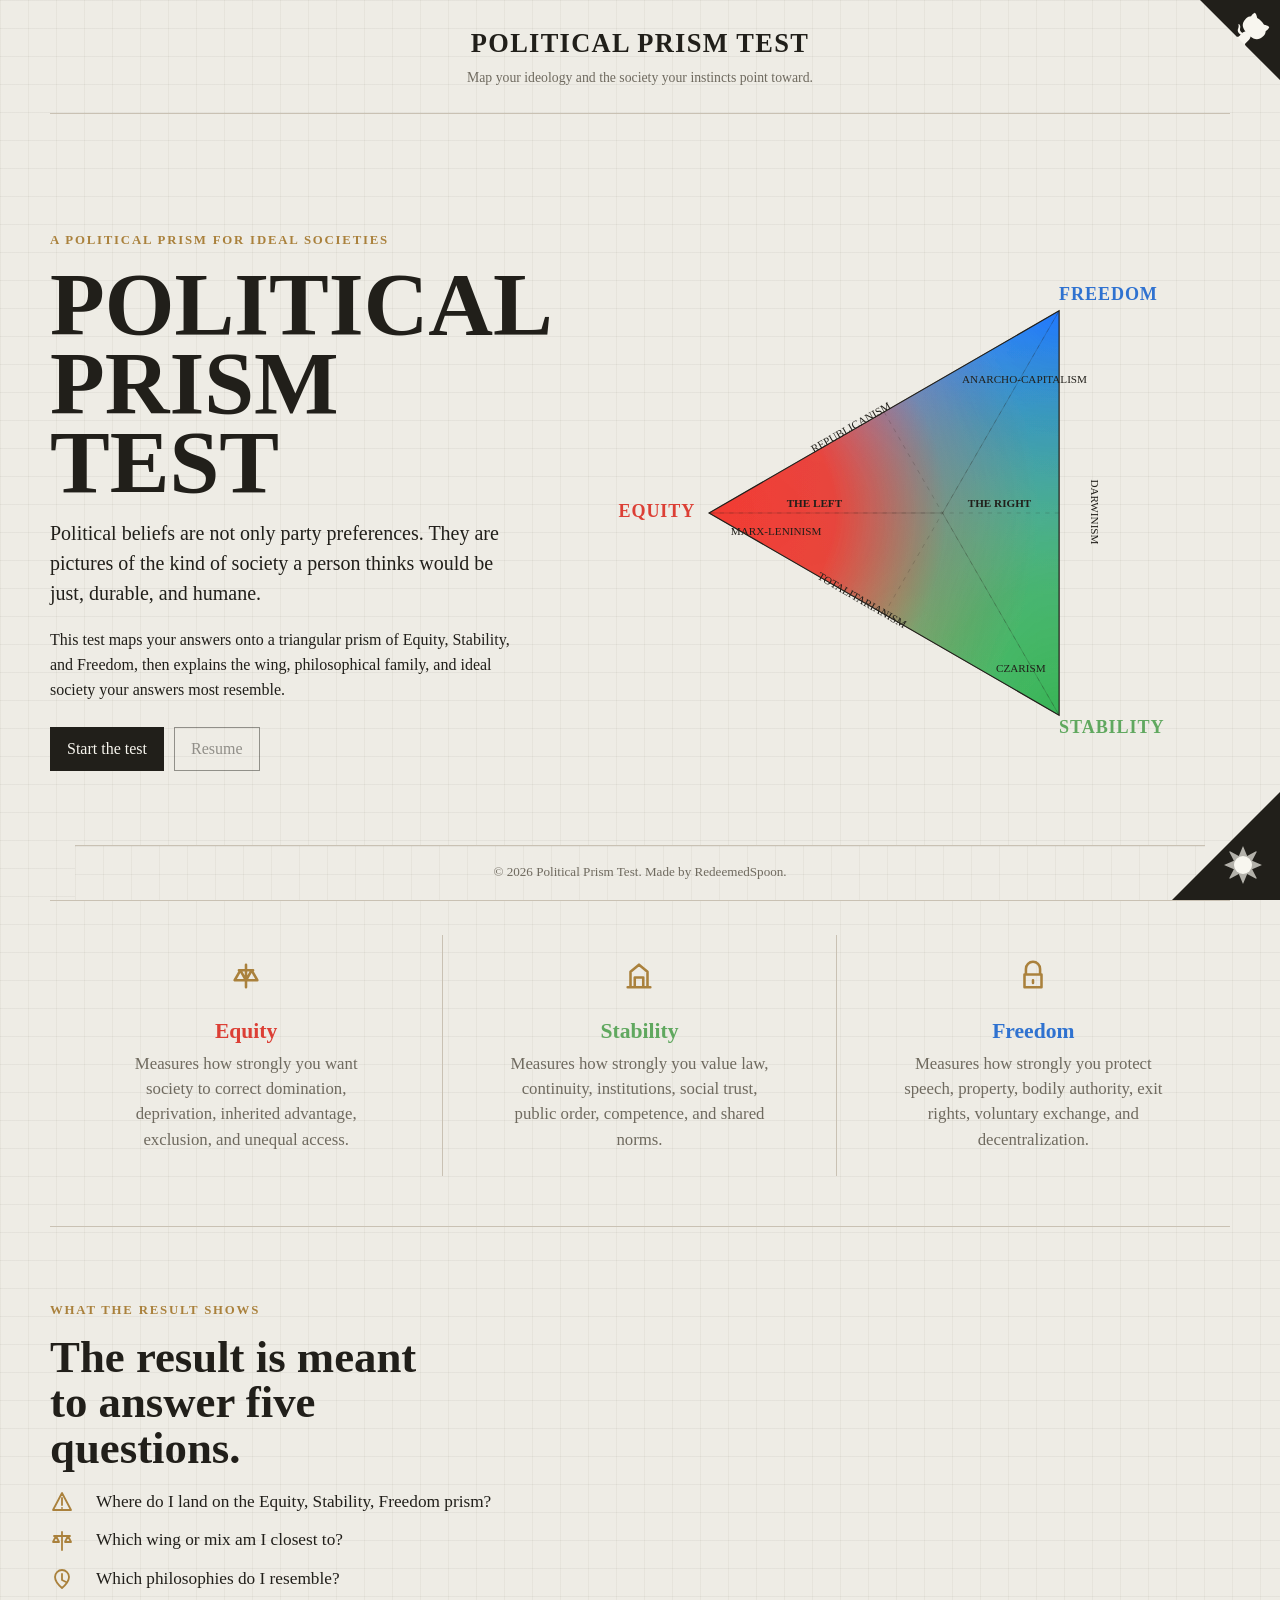
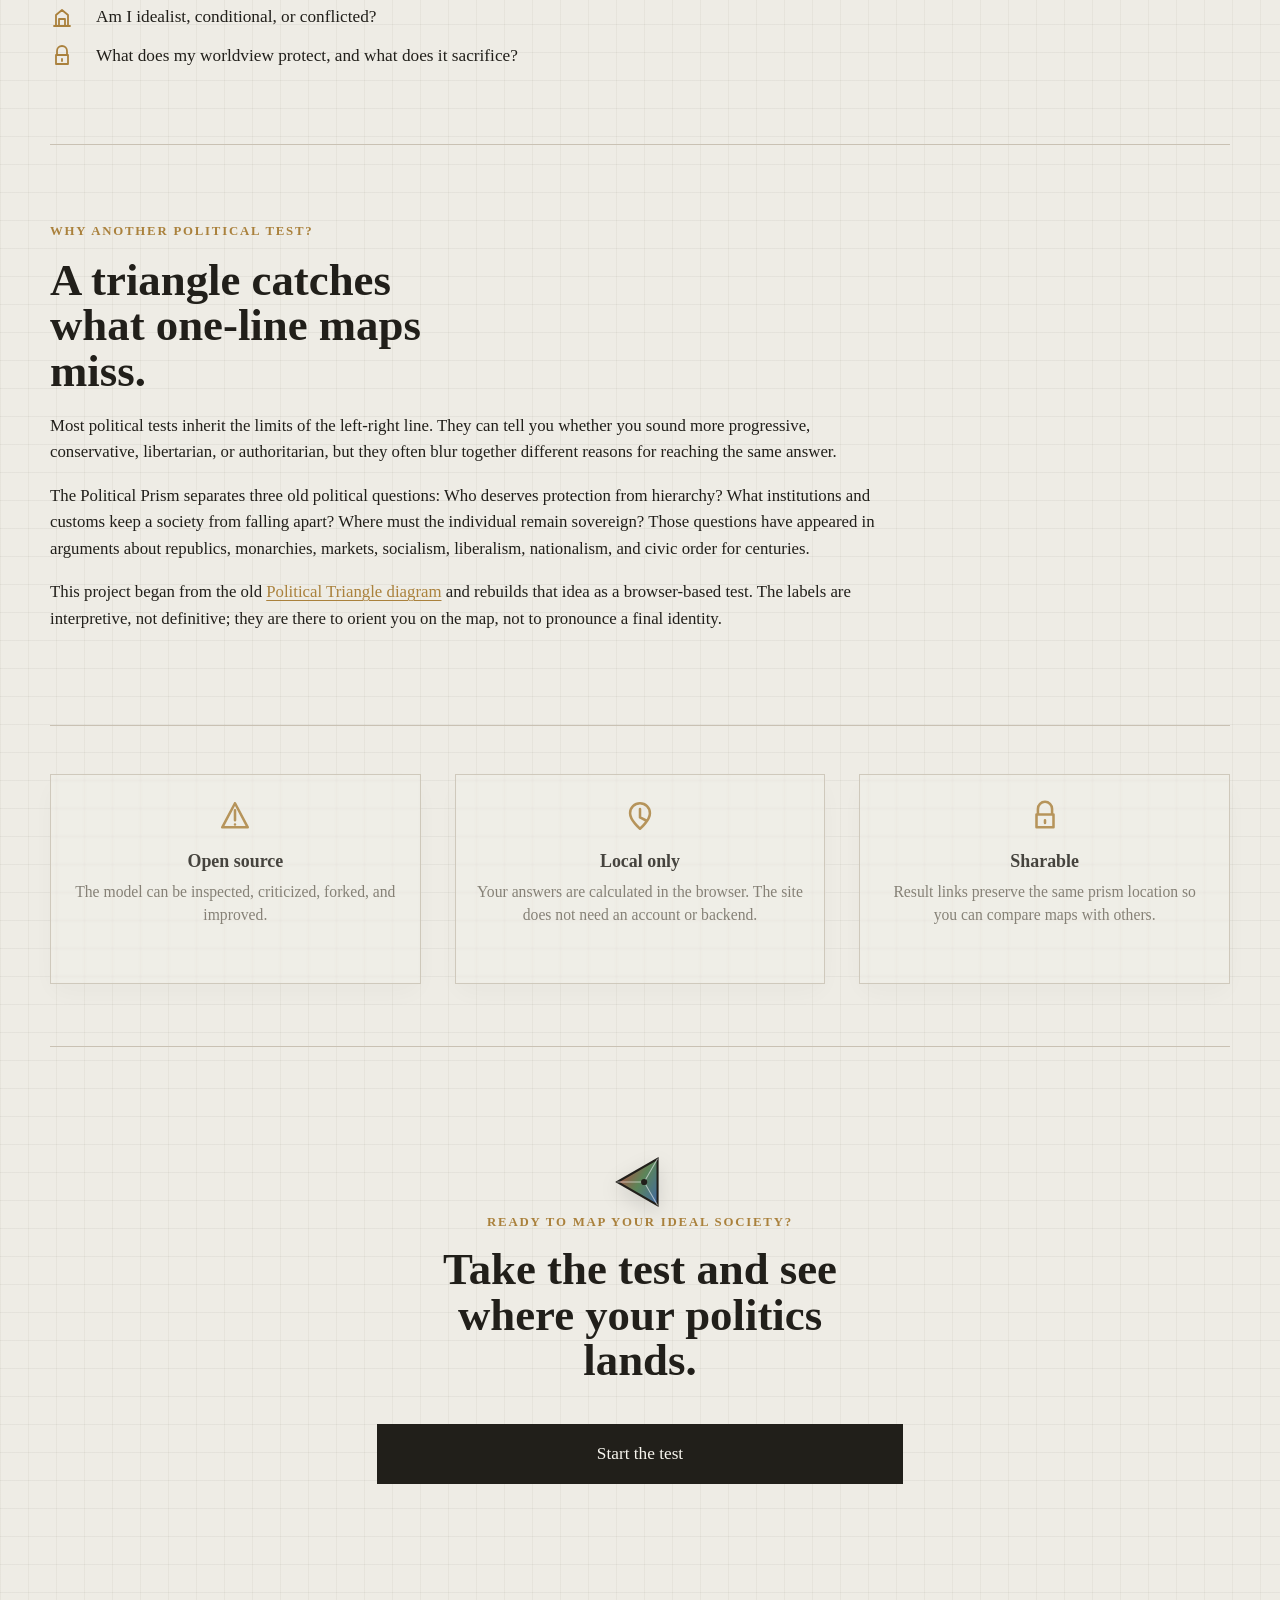
==== site/index.html @ 5d38176f "Original Site + Questions" ====
<!doctype html>
<html lang="en">
  <head>
    <meta charset="utf-8">
    <meta name="viewport" content="width=device-width, initial-scale=1">
    <meta name="description" content="Political Prism Test: map your ideology across Equity, Stability, and Freedom.">
    <title>Political Prism Test</title>
    <link rel="stylesheet" href="styles.css">
  </head>
  <body>
    <main id="app" class="app" aria-live="polite"></main>
    <template id="prism-template">
      <svg class="prism" viewBox="-100 20 1200 960" role="img" aria-label="Political prism triangle showing Equity, Stability, and Freedom">
        <defs>
          <clipPath id="prism-clip"><polygon points="120,520 778,140 778,900"></polygon></clipPath>
          <radialGradient id="equity-glow" cx="120" cy="520" r="620" gradientUnits="userSpaceOnUse">
            <stop offset="0%" stop-color="#f13b32"></stop>
            <stop offset="38%" stop-color="#f13b32" stop-opacity=".92"></stop>
            <stop offset="72%" stop-color="#f13b32" stop-opacity=".2"></stop>
            <stop offset="100%" stop-color="#f13b32" stop-opacity="0"></stop>
          </radialGradient>
          <radialGradient id="freedom-glow" cx="778" cy="140" r="760" gradientUnits="userSpaceOnUse">
            <stop offset="0%" stop-color="#1f78ff"></stop>
            <stop offset="32%" stop-color="#1f78ff" stop-opacity=".82"></stop>
            <stop offset="74%" stop-color="#1f78ff" stop-opacity=".38"></stop>
            <stop offset="100%" stop-color="#1f78ff" stop-opacity="0"></stop>
          </radialGradient>
          <radialGradient id="stability-glow" cx="778" cy="900" r="760" gradientUnits="userSpaceOnUse">
            <stop offset="0%" stop-color="#38b457"></stop>
            <stop offset="32%" stop-color="#38b457" stop-opacity=".82"></stop>
            <stop offset="74%" stop-color="#38b457" stop-opacity=".38"></stop>
            <stop offset="100%" stop-color="#38b457" stop-opacity="0"></stop>
          </radialGradient>
          <filter id="soft-shadow" x="-10%" y="-10%" width="120%" height="120%">
            <feDropShadow dx="0" dy="18" stdDeviation="18" flood-color="#10100e" flood-opacity=".13"></feDropShadow>
          </filter>
        </defs>

        <polygon class="outer-zone" points="120,520 778,140 778,900"></polygon>
        <g clip-path="url(#prism-clip)" filter="url(#soft-shadow)">
          <rect class="tri-base" x="70" y="90" width="760" height="860"></rect>
          <rect x="70" y="90" width="760" height="860" fill="url(#freedom-glow)"></rect>
          <rect x="70" y="90" width="760" height="860" fill="url(#stability-glow)"></rect>
          <rect x="70" y="90" width="760" height="860" fill="url(#equity-glow)"></rect>
        </g>
        <polygon class="main-triangle" points="120,520 778,140 778,900"></polygon>
        <line class="axis-line" x1="559" y1="520" x2="120" y2="520"></line>
        <line class="axis-line" x1="559" y1="520" x2="778" y2="140"></line>
        <line class="axis-line" x1="559" y1="520" x2="778" y2="900"></line>
        <line class="mix-line" x1="449" y1="330" x2="778" y2="900"></line>
        <line class="mix-line" x1="449" y1="710" x2="778" y2="140"></line>
        <line class="mix-line" x1="778" y1="520" x2="120" y2="520"></line>

        <text class="pole-label pole-equity" x="94" y="528" text-anchor="end">EQUITY</text>
        <text class="pole-label pole-freedom" x="778" y="120" text-anchor="start">FREEDOM</text>
        <text class="pole-label pole-stability" x="778" y="934" text-anchor="start">STABILITY</text>

        <text class="map-label strong" x="318" y="508" text-anchor="middle">THE LEFT</text>
        <text class="map-label strong" x="666" y="508" text-anchor="middle">THE RIGHT</text>
        <text class="map-label" x="390" y="365" transform="rotate(-30 390 365)" text-anchor="middle">REPUBLICANISM</text>
        <text class="map-label" x="404" y="690" transform="rotate(30 404 690)" text-anchor="middle">TOTALITARIANISM</text>
        <text class="map-label" x="838" y="518" transform="rotate(90 838 518)" text-anchor="middle">DARWINISM</text>
        <text class="map-label" x="713" y="275" text-anchor="middle">ANARCHO-CAPITALISM</text>
        <text class="map-label" x="706" y="818" text-anchor="middle">CZARISM</text>
        <text class="map-label" x="246" y="562" text-anchor="middle">MARX-LENINISM</text>

        <g class="result-point" hidden>
          <line class="point-guide" x1="0" y1="0" x2="0" y2="0"></line>
          <circle class="point-ring" cx="0" cy="0" r="25"></circle>
          <circle class="point-dot" cx="0" cy="0" r="10"></circle>
          <text class="point-label" x="0" y="-38" text-anchor="middle">your result</text>
        </g>

      </svg>
    </template>
    <script src="app.js"></script>
  </body>
</html>
---- site/styles.css ----
:root {
  --bg: #eeece5;
  --paper: #f8f6ef;
  --ink: #211f1a;
  --muted: #6f6a5f;
  --line: #c9c1b3;
  --line-dark: #827a6d;
  --equity: #dc3f35;
  --stability: #60a85f;
  --freedom: #2f72d0;
  --gold: #aa813c;
  --field: rgba(248, 246, 239, .72);
  --shadow: 0 18px 52px rgba(31, 28, 21, .11);
  color-scheme: light;
  font-family: Georgia, "Times New Roman", serif;
}

:root[data-theme="dark"] {
  --bg: #171612;
  --paper: #232119;
  --ink: #eee8d8;
  --muted: #b5aa96;
  --line: #484132;
  --line-dark: #877b64;
  --equity: #f05d55;
  --stability: #82c77c;
  --freedom: #6ea8ff;
  --gold: #d2a54f;
  --field: rgba(35, 33, 25, .72);
  --shadow: 0 18px 52px rgba(0, 0, 0, .32);
  color-scheme: dark;
}

* {
  box-sizing: border-box;
}

body {
  margin: 0;
  min-height: 100vh;
  background:
    linear-gradient(rgba(80, 70, 52, .06) 1px, transparent 1px),
    linear-gradient(90deg, rgba(80, 70, 52, .05) 1px, transparent 1px),
    var(--bg);
  background-size: 28px 28px;
  color: var(--ink);
  transition: background-color .25s ease, color .25s ease;
}

body {
  display: flex;
  flex-direction: column;
  padding-bottom: 78px;
}

button,
input {
  font: inherit;
}

button {
  cursor: pointer;
}

.app {
  flex: 1;
  width: min(1180px, calc(100% - 28px));
  margin: 0 auto;
  padding: 22px 0 28px;
}

.topline {
  position: relative;
  display: flex;
  justify-content: center;
  min-height: 92px;
  padding: 8px 92px 18px;
  border-bottom: 1px solid var(--line);
}

.brand {
  display: grid;
  justify-items: center;
  gap: 6px;
  text-align: center;
}

.site-logo {
  width: 44px;
  height: 44px;
  margin-bottom: 2px;
  color: var(--ink);
  filter: drop-shadow(0 7px 10px rgba(0, 0, 0, .12));
  transition: transform .25s ease;
}

.brand strong {
  font-size: clamp(1.05rem, 2.2vw, 1.65rem);
  letter-spacing: .05em;
  line-height: 1;
  text-transform: uppercase;
}

.brand span,
.small-note {
  color: var(--muted);
  font-size: .86rem;
  line-height: 1.35;
}

.back-chip {
  position: absolute;
  left: 0;
  top: 20px;
  border: 1px solid var(--line-dark);
  background: transparent;
  color: var(--ink);
  min-height: 38px;
  padding: 8px 13px;
  text-decoration: none;
  transition: color .18s ease, background .18s ease, transform .18s ease;
}

.back-chip:hover,
.back-chip:focus-visible {
  background: var(--ink);
  color: var(--paper);
  transform: translateX(-2px);
}

.github-corner,
.theme-corner {
  position: fixed;
  z-index: 20;
}

.github-corner {
  top: 0;
  right: 0;
  color: var(--paper);
}

.github-corner svg {
  fill: var(--ink);
  color: var(--paper);
  position: absolute;
  top: 0;
  right: 0;
  border: 0;
  display: block;
}

.octo-arm {
  transform-origin: 130px 106px;
}

.github-corner:hover .octo-arm {
  animation: octocat-wave 560ms ease-in-out;
}

@keyframes octocat-wave {
  0%, 100% { transform: rotate(0); }
  20%, 60% { transform: rotate(-25deg); }
  40%, 80% { transform: rotate(10deg); }
}

.theme-corner {
  right: 0;
  bottom: 0;
  width: 108px;
  height: 108px;
  border: 0;
  padding: 0;
  background: var(--ink);
  clip-path: polygon(100% 0, 0 100%, 100% 100%);
  transition: background .22s ease;
}

.theme-icon {
  position: absolute;
  right: 18px;
  bottom: 16px;
  width: 38px;
  height: 38px;
  border-radius: 999px;
  background: var(--paper);
  color: var(--ink);
  transition: transform .24s ease, box-shadow .24s ease;
}

.theme-corner:hover .theme-icon,
.theme-corner:focus-visible .theme-icon {
  transform: translate(2px, -2px) rotate(18deg);
}

.theme-icon::before,
.theme-icon::after,
.theme-icon span::before,
.theme-icon span::after {
  content: "";
  position: absolute;
}

:root[data-theme="light"] .theme-icon {
  background: color-mix(in srgb, var(--paper) 68%, transparent);
  clip-path: polygon(50% 0%, 61% 26%, 88% 12%, 74% 39%, 100% 50%, 74% 61%, 88% 88%, 61% 74%, 50% 100%, 39% 74%, 12% 88%, 26% 61%, 0% 50%, 26% 39%, 12% 12%, 39% 26%);
}

:root[data-theme="light"] .theme-icon::before,
:root[data-theme="light"] .theme-icon::after {
  inset: 10px;
  border-radius: 999px;
  background: var(--paper);
}

:root[data-theme="light"] .theme-icon::after {
  display: none;
}

:root[data-theme="light"] .theme-icon span::before {
  display: none;
}

:root[data-theme="dark"] .theme-icon {
  background: var(--paper);
}

:root[data-theme="dark"] .theme-icon::before {
  width: 25px;
  height: 25px;
  right: -7px;
  top: -5px;
  border-radius: 999px;
  background: var(--ink);
}

:root[data-theme="dark"] .theme-icon::after {
  width: 6px;
  height: 6px;
  left: 9px;
  top: 11px;
  border-radius: 999px;
  background: var(--ink);
  opacity: .42;
  box-shadow: 12px 8px 0 -1px var(--ink), 4px 17px 0 -2px var(--ink);
}

.hero {
  display: grid;
  grid-template-columns: minmax(0, .86fr) minmax(360px, 1.14fr);
  gap: clamp(24px, 5vw, 60px);
  align-items: center;
  min-height: calc(100vh - 114px);
  padding: 26px 0 36px;
}

.eyebrow {
  margin: 0 0 16px;
  color: var(--gold);
  font-size: .8rem;
  font-weight: 700;
  letter-spacing: .14em;
  line-height: 1.25;
  text-transform: uppercase;
}

h1,
h2,
h3,
p {
  margin-top: 0;
}

h1 {
  max-width: 10ch;
  margin-bottom: 18px;
  font-size: clamp(3rem, 7vw, 6.2rem);
  line-height: .88;
  letter-spacing: 0;
  text-transform: uppercase;
}

h2 {
  max-width: 19ch;
  margin-bottom: 18px;
  font-size: clamp(1.75rem, 3.5vw, 3rem);
  line-height: 1.02;
}

h3 {
  margin-bottom: 8px;
  font-size: 1.05rem;
  line-height: 1.2;
}

.lede {
  max-width: 58ch;
  color: var(--ink);
  font-size: clamp(1.05rem, 1.8vw, 1.25rem);
  line-height: 1.48;
}

.plain-copy {
  color: var(--ink);
  font-size: 1rem;
  line-height: 1.56;
}

.button-row {
  display: flex;
  flex-wrap: wrap;
  gap: 10px;
  margin-top: 24px;
}

.btn {
  position: relative;
  overflow: hidden;
  border: 1px solid var(--ink);
  background: var(--ink);
  color: var(--paper);
  min-height: 44px;
  padding: 11px 16px;
  text-decoration: none;
  transition: color .2s ease, background .2s ease, border-color .2s ease, transform .18s ease, box-shadow .18s ease;
}

.btn::before {
  content: "";
  position: absolute;
  inset: 0;
  background: linear-gradient(90deg, var(--equity), var(--stability), var(--freedom));
  opacity: 0;
  transition: opacity .22s ease;
  z-index: -1;
}

.btn:hover,
.btn:focus-visible {
  background: linear-gradient(90deg, var(--equity), var(--stability), var(--freedom));
  transform: translateY(-2px);
  box-shadow: 0 8px 22px rgba(0, 0, 0, .14);
}

.btn:hover::before,
.btn:focus-visible::before {
  opacity: .92;
}

.btn.secondary {
  background: transparent;
  color: var(--ink);
}

.btn.secondary:hover,
.btn.secondary:focus-visible {
  color: var(--paper);
  border-color: transparent;
}

.btn:disabled {
  cursor: not-allowed;
  opacity: .45;
  transform: none;
  box-shadow: none;
}

.btn:disabled:hover,
.btn:disabled:focus-visible {
  background: transparent;
  color: var(--ink);
  transform: translateY(-1px);
  opacity: .58;
  border-color: var(--line-dark);
}

.btn:not(.secondary):disabled:hover,
.btn:not(.secondary):disabled:focus-visible {
  background: var(--ink);
  color: var(--paper);
}

.btn:disabled::before {
  display: none;
}

.axis-rows {
  display: grid;
  grid-template-columns: repeat(3, minmax(0, 1fr));
  padding: 34px 0 50px;
  border-top: 1px solid var(--line);
}

.axis-rows article {
  display: grid;
  justify-items: center;
  gap: 12px;
  align-items: start;
  padding: 24px clamp(16px, 3vw, 34px);
  text-align: center;
  border-right: 1px solid var(--line);
}

.axis-rows article:last-child {
  border-right: 0;
}

.axis-rows b {
  display: block;
  margin-bottom: 7px;
  font-size: 1.35rem;
}

.axis-rows p {
  max-width: 31ch;
  margin: 0;
  color: var(--muted);
  font-size: 1.05rem;
  line-height: 1.5;
}

.explain-section,
.text-section {
  padding: clamp(38px, 7vw, 76px) 0;
  border-top: 1px solid var(--line);
}

.text-section .eyebrow {
  color: var(--gold);
  font-size: .8rem;
  font-weight: 700;
  letter-spacing: .14em;
  text-transform: uppercase;
}

.text-section a {
  color: var(--gold);
  text-underline-offset: 3px;
}

.explain-section h2,
.text-section h2 {
  max-width: 18ch;
}

.question-list {
  display: grid;
  gap: 14px;
  max-width: 820px;
}

.question-list p {
  display: grid;
  grid-template-columns: 34px 1fr;
  gap: 12px;
  align-items: center;
  margin: 0;
  font-size: 1.08rem;
  line-height: 1.42;
}

.question-list .icon {
  width: 24px;
  height: 24px;
  margin: 0;
}

.text-section p {
  max-width: 850px;
  color: var(--ink);
  font-size: 1.05rem;
  line-height: 1.58;
}

.selling-cards {
  display: grid;
  grid-template-columns: repeat(3, minmax(0, 1fr));
  gap: clamp(16px, 3vw, 34px);
  padding: 48px 0 62px;
  border-top: 1px solid var(--line);
}

.selling-cards article {
  min-height: 210px;
  border: 1px solid var(--line);
  background: color-mix(in srgb, var(--paper) 18%, transparent);
  opacity: .82;
  backdrop-filter: blur(1px);
  padding: 24px 20px;
  text-align: center;
  box-shadow: 0 10px 28px rgba(0, 0, 0, .035);
  transition: transform .18s ease, opacity .18s ease, border-color .18s ease;
}

.selling-cards article:hover,
.selling-cards article:focus-within {
  transform: translateY(-3px);
  opacity: .96;
  border-color: color-mix(in srgb, var(--line-dark) 70%, var(--gold));
}

.selling-cards b {
  display: block;
  margin-bottom: 8px;
  font-size: 1.12rem;
}

.icon {
  width: 34px;
  height: 34px;
  margin: 0 auto 14px;
  fill: none;
  stroke: var(--gold);
  stroke-width: 1.8;
  stroke-linecap: round;
  stroke-linejoin: round;
}

.selling-cards p {
  margin: 0;
  color: var(--muted);
  font-size: .98rem;
  line-height: 1.48;
}

.final-cta {
  display: grid;
  justify-items: center;
  text-align: center;
  padding: clamp(56px, 9vw, 104px) clamp(18px, 5vw, 64px) 24px;
  border-top: 1px solid var(--line);
}

.final-cta .site-logo {
  width: 62px;
  height: 62px;
}

.final-cta h2 {
  max-width: 18ch;
}

.final-cta .btn {
  min-height: 58px;
  width: 50%;
  max-width: 560px;
  min-width: 280px;
  margin-top: 22px;
  padding: 18px 32px;
  font-size: 1.08rem;
  border-width: 2px;
}

.final-cta .btn:hover,
.final-cta .btn:focus-visible {
  letter-spacing: .03em;
  transform: translateY(-4px);
  box-shadow: 0 16px 36px rgba(0, 0, 0, .2);
}

.prism-wrap {
  position: relative;
}

.prism {
  display: block;
  width: 100%;
  height: auto;
  max-height: 78vh;
}

.outer-zone {
  fill: var(--field);
  stroke: var(--line-dark);
  stroke-width: 1.2;
}

.main-triangle {
  fill: none;
  stroke: var(--ink);
  stroke-width: 2.2;
}

.tri-base {
  fill: rgba(246, 240, 218, .18);
}

.center-cluster {
  fill: none;
  stroke: rgba(250, 247, 238, .82);
  stroke-width: 3;
  stroke-dasharray: 7 12;
}

.axis-line,
.mix-line {
  stroke: rgba(35, 31, 25, .27);
  stroke-width: 1.3;
}

:root[data-theme="dark"] .axis-line,
:root[data-theme="dark"] .mix-line {
  stroke: rgba(238, 232, 216, .27);
}

.mix-line {
  stroke-dasharray: 8 10;
}

.pole-label {
  font-size: 34px;
  font-weight: 700;
  letter-spacing: .05em;
}

.pole-equity {
  fill: var(--equity);
}

.pole-stability {
  fill: var(--stability);
}

.pole-freedom {
  fill: var(--freedom);
}

.map-label,
.ideology-label,
.edge-caption,
.point-label {
  fill: var(--ink);
  font-size: 21px;
}

.map-label.strong {
  font-weight: 700;
}

.map-label.muted,
.ideology-label.faint {
  fill: var(--muted);
}

.ideology-label {
  font-size: 18px;
  font-style: italic;
}

.ideology-label.bold {
  font-style: normal;
  font-weight: 700;
}

.reference-dot {
  fill: var(--ink);
  stroke: var(--paper);
  stroke-width: 1.5;
}

.edge-caption {
  fill: var(--muted);
  font-size: 17px;
}

.point-guide {
  stroke: var(--ink);
  stroke-width: 1;
  stroke-dasharray: 5 7;
}

.result-point[hidden] {
  display: none;
}

.point-ring {
  fill: var(--paper);
  stroke: var(--ink);
  stroke-width: 4;
}

.point-dot {
  fill: var(--ink);
}

.point-label {
  font-size: 19px;
  font-weight: 700;
  paint-order: stroke;
  stroke: var(--paper);
  stroke-width: 5px;
}

.test-shell {
  max-width: 980px;
  margin: 42px auto;
}

.progress-row {
  display: flex;
  align-items: center;
  justify-content: space-between;
  gap: 14px;
  margin-bottom: 16px;
  color: var(--muted);
}

.progress-bar {
  height: 8px;
  overflow: hidden;
  border: 1px solid var(--line);
  background: var(--field);
}

.progress-fill {
  width: 0;
  height: 100%;
  background: linear-gradient(90deg, var(--equity), var(--stability), var(--freedom));
  transition: width .25s ease;
}

.question-panel {
  margin-top: 18px;
  height: 430px;
  padding: clamp(22px, 4vw, 34px);
  background: var(--field);
  border: 1px solid var(--line);
  box-shadow: var(--shadow);
  animation: question-in .22s ease both;
  display: flex;
  flex-direction: column;
}

.question-text {
  max-width: 100%;
  margin-bottom: 28px;
  font-size: clamp(1.08rem, 1.8vw, 1.42rem);
  line-height: 1.34;
  min-height: 6.8em;
  overflow: auto;
}

.scale {
  display: grid;
  grid-template-columns: repeat(5, 1fr);
  gap: 8px;
}

.choice {
  min-height: 64px;
  padding: 10px 12px;
  border: 1px solid var(--line-dark);
  background: transparent;
  color: var(--ink);
  white-space: nowrap;
  font-size: clamp(.84rem, 1.1vw, 1rem);
  transition: background .2s ease, color .2s ease, transform .18s ease, border-color .2s ease;
}

.choice.selected,
.choice:hover,
.choice:focus-visible {
  background: var(--ink);
  color: var(--paper);
  transform: translateY(-2px);
}

.nav-row {
  display: flex;
  justify-content: space-between;
  gap: 10px;
  margin-top: auto;
  padding-top: 22px;
}

.slide-out-left {
  animation: question-out-left .18s ease both;
}

.slide-out-right {
  animation: question-out-right .18s ease both;
}

@keyframes question-in {
  from { opacity: 0; transform: translateX(18px); }
  to { opacity: 1; transform: translateX(0); }
}

@keyframes question-out-left {
  to { opacity: 0; transform: translateX(-24px); }
}

@keyframes question-out-right {
  to { opacity: 0; transform: translateX(24px); }
}

.results-layout {
  display: grid;
  grid-template-columns: minmax(380px, 1.05fr) minmax(0, .95fr);
  gap: clamp(24px, 5vw, 58px);
  align-items: start;
  padding-top: 26px;
}

.result-summary {
  padding: 18px 0 22px;
  border-bottom: 1px solid var(--line);
}

.result-kicker {
  margin-bottom: 8px;
  color: var(--gold);
  font-size: .85rem;
  font-weight: 700;
  letter-spacing: .12em;
  text-transform: uppercase;
}

.result-title {
  margin: 0;
  max-width: none;
  font-size: clamp(1.8rem, 3.7vw, 3.45rem);
  line-height: .95;
  white-space: nowrap;
  text-transform: uppercase;
}

.weights {
  display: grid;
  gap: 9px;
  margin: 18px 0;
}

.weight {
  display: grid;
  grid-template-columns: 92px 1fr 48px;
  align-items: center;
  gap: 10px;
  font-size: .9rem;
}

.meter {
  height: 10px;
  border: 1px solid var(--line);
  background: var(--field);
}

.meter span {
  display: block;
  width: 0;
  height: 100%;
}

.meter .e {
  background: var(--equity);
}

.meter .s {
  background: var(--stability);
}

.meter .f {
  background: var(--freedom);
}

.result-panels {
  display: grid;
  gap: 0;
  border-top: 1px solid var(--line);
}

.panel {
  padding: 20px 0;
  border-bottom: 1px solid var(--line);
}

.panel:last-child {
  border-bottom: 0;
}

.panel p,
.panel li {
  color: var(--ink);
  font-size: .98rem;
  line-height: 1.5;
}

.panel ul {
  margin: 0;
  padding-left: 18px;
}

.tag-list {
  display: flex;
  flex-wrap: wrap;
  gap: 7px;
}

.tag {
  border: 1px solid var(--line-dark);
  padding: 6px 8px;
  background: transparent;
  font-size: .9rem;
}

.toast {
  min-height: 20px;
  color: var(--stability);
  font-size: .9rem;
}

.site-footer {
  position: fixed;
  left: 50%;
  bottom: 0;
  z-index: 12;
  width: min(1180px, calc(100% - 150px));
  transform: translateX(-50%);
  margin: 0;
  padding: 18px 0 20px;
  border-top: 1px solid var(--line);
  background:
    linear-gradient(rgba(80, 70, 52, .06) 1px, transparent 1px),
    linear-gradient(90deg, rgba(80, 70, 52, .05) 1px, transparent 1px),
    var(--bg);
  background-size: 28px 28px;
  color: var(--muted);
  text-align: center;
  font-size: .82rem;
}

.site-footer p {
  margin: 0;
}

@media (prefers-reduced-motion: reduce) {
  *,
  *::before,
  *::after {
    animation-duration: .01ms !important;
    transition-duration: .01ms !important;
  }
}

@media (max-width: 860px) {
  .hero,
  .results-layout,
  .selling-cards,
  .axis-rows {
    grid-template-columns: 1fr;
  }

  .axis-rows article {
    border-right: 0;
    border-bottom: 1px solid var(--line);
  }

  .hero {
    min-height: auto;
  }

  h1 {
    max-width: 8ch;
  }

  .prism {
    max-height: none;
  }

  .topline {
    padding-left: 72px;
    padding-right: 72px;
  }
}

@media (max-width: 620px) {
  .app {
    width: min(100% - 18px, 1180px);
    padding-top: 12px;
  }

  .topline {
    min-height: 142px;
    padding: 14px 74px 16px;
  }

  .back-chip {
    left: 0;
    top: 92px;
    min-height: 34px;
    padding: 6px 10px;
  }

  .brand strong {
    max-width: 13ch;
    font-size: .98rem;
    line-height: 1.12;
  }

  .brand span {
    max-width: 21ch;
    font-size: .8rem;
  }

  .github-corner,
  .theme-corner {
    width: 76px;
    height: 76px;
  }

  .github-corner:hover .octo-arm {
    animation: none;
  }

  .github-corner .octo-arm {
    animation: octocat-wave 560ms ease-in-out;
  }

  .github-corner svg {
    width: 70px;
    height: 70px;
  }

  .theme-icon {
    right: 16px;
    bottom: 15px;
    width: 26px;
    height: 26px;
  }

  .scale {
    grid-template-columns: 1fr;
  }

  .choice {
    min-height: 50px;
    text-align: left;
    white-space: normal;
  }

  .weight {
    grid-template-columns: 78px 1fr 42px;
  }

  .map-label,
  .ideology-label {
    font-size: 22px;
  }

  .edge-caption {
    display: none;
  }
}
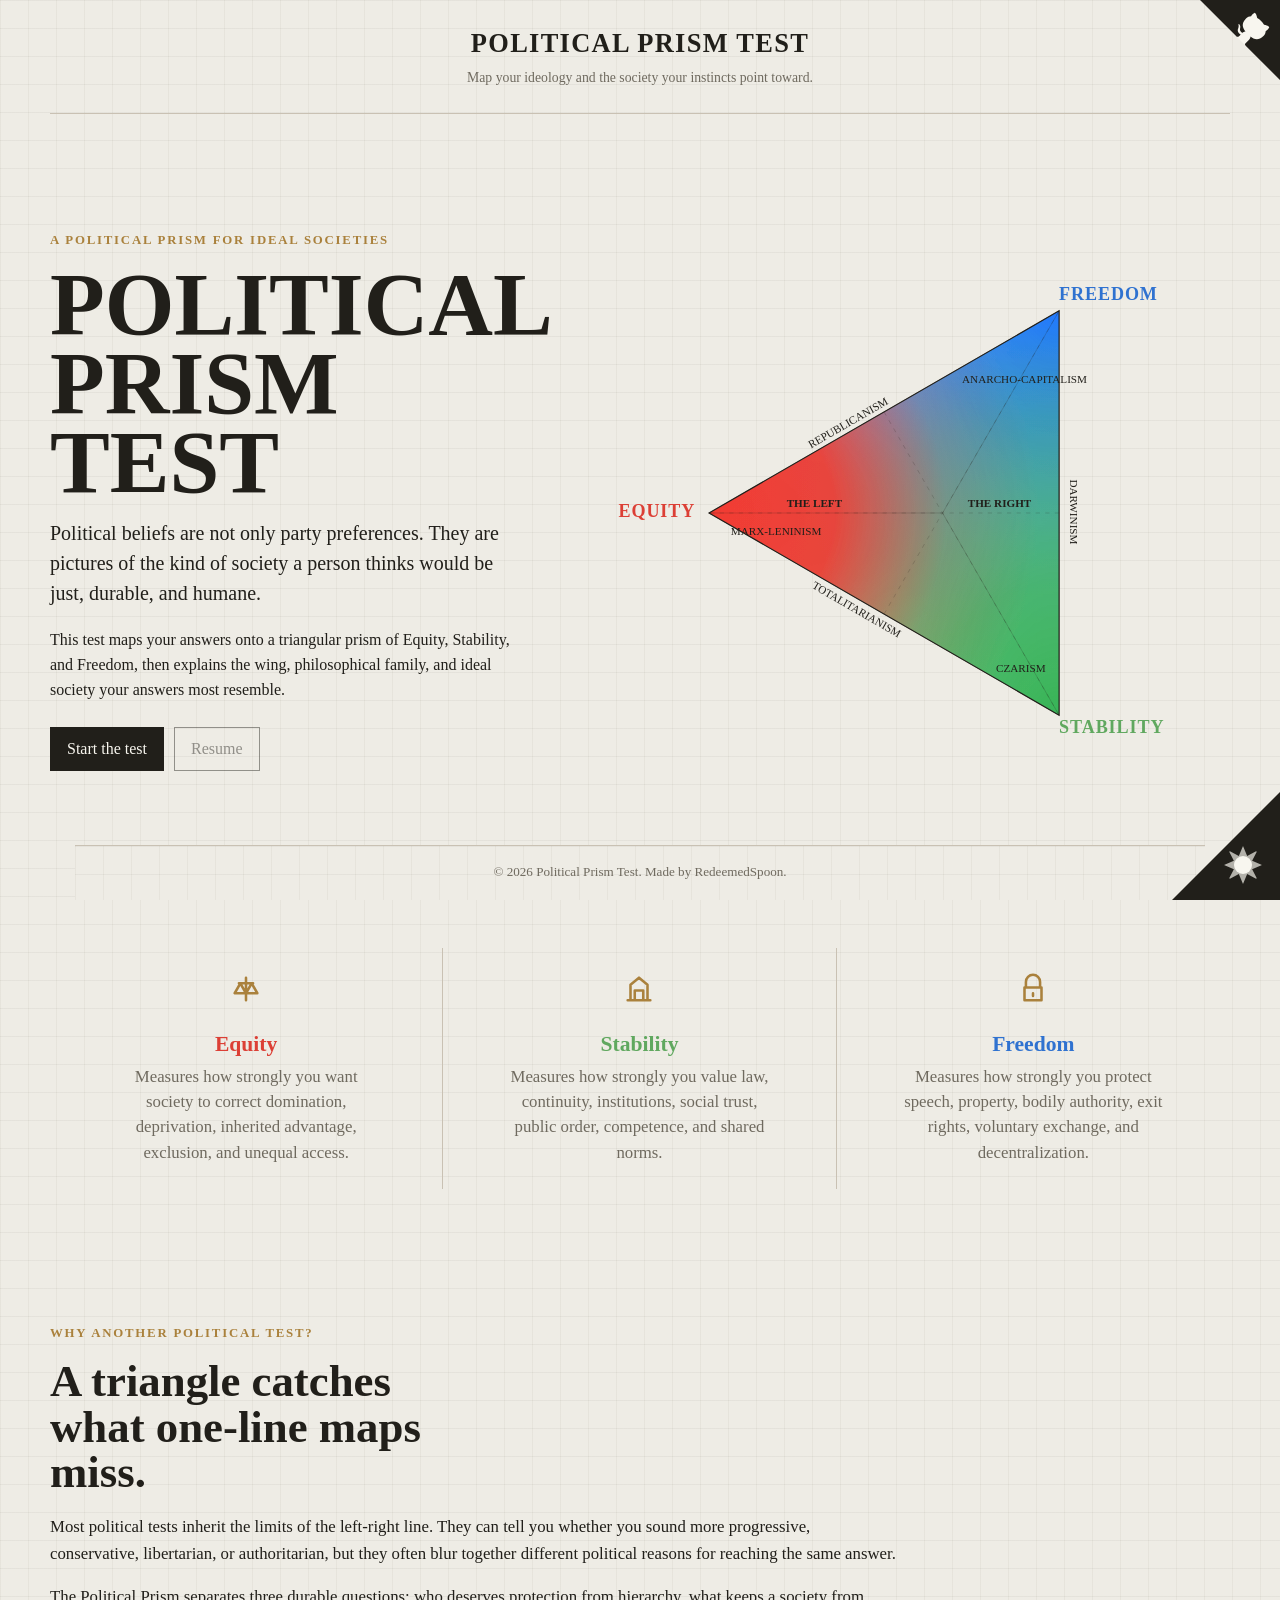
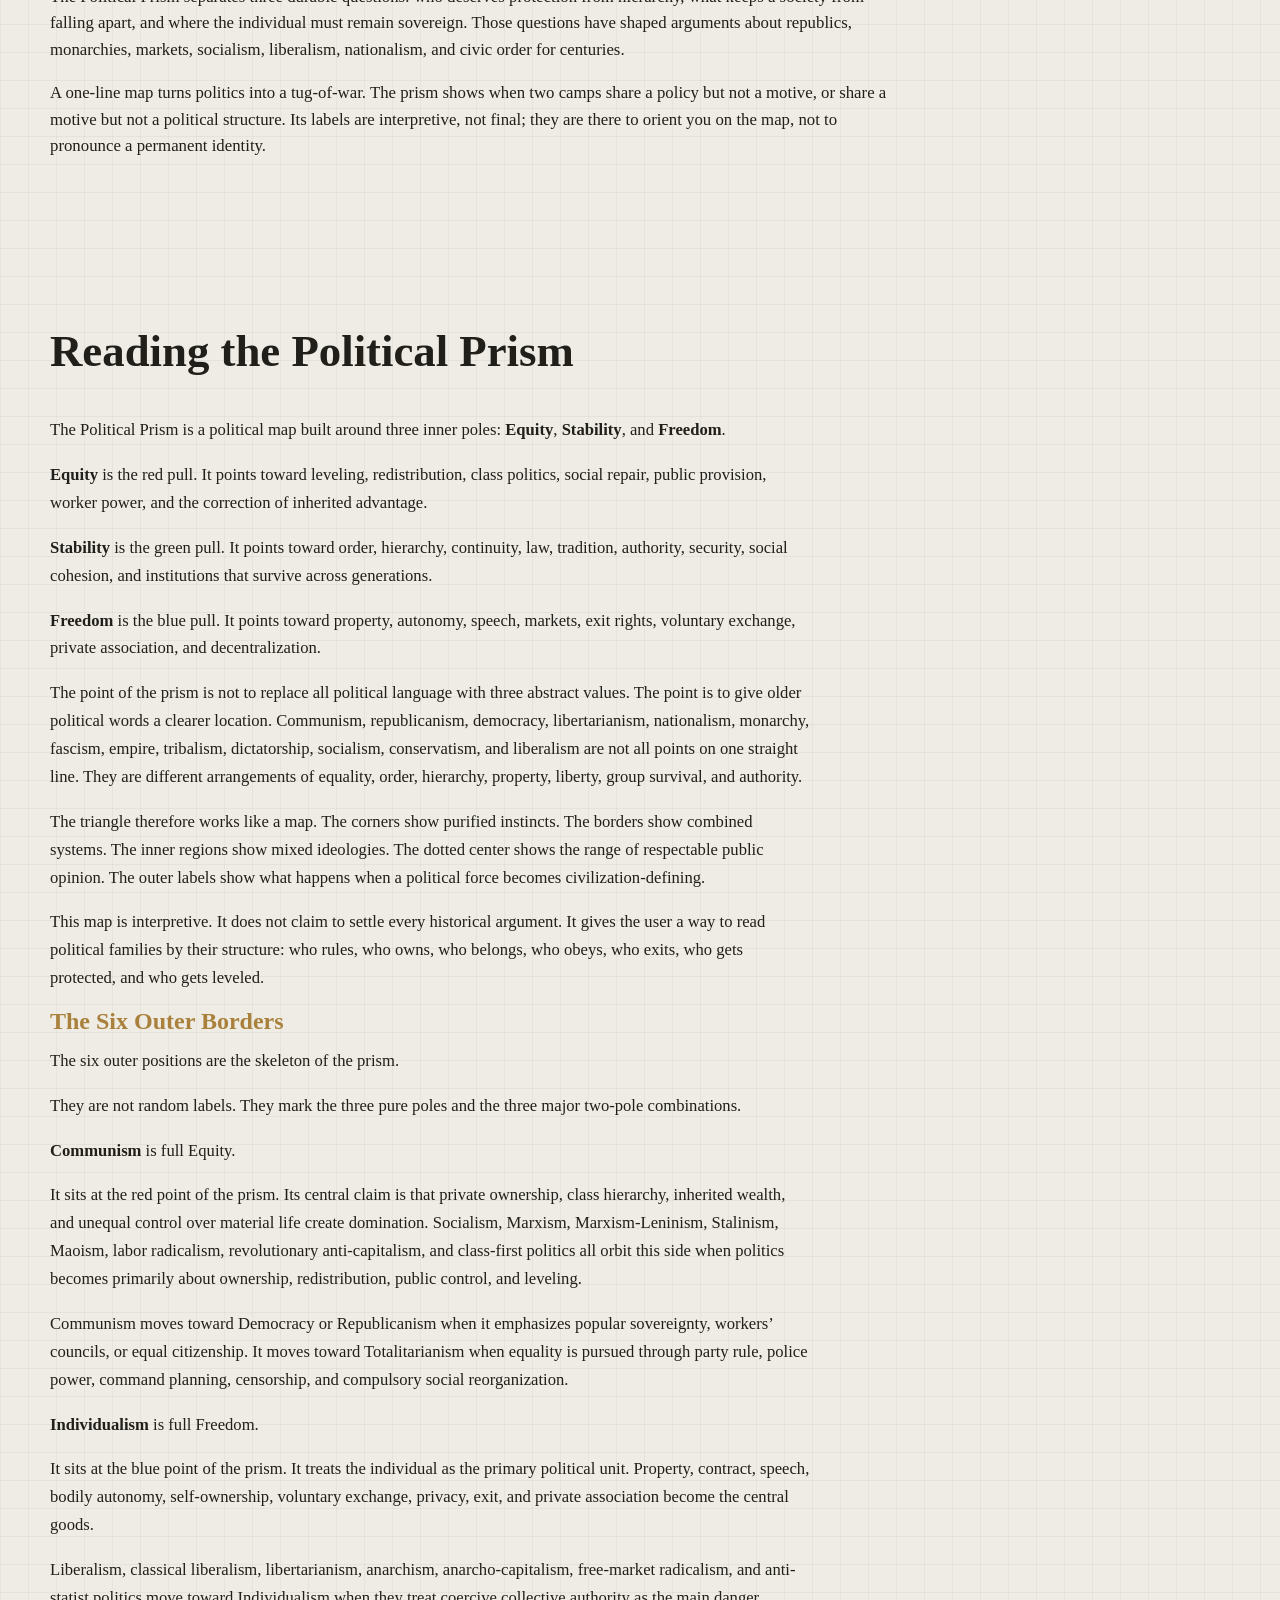
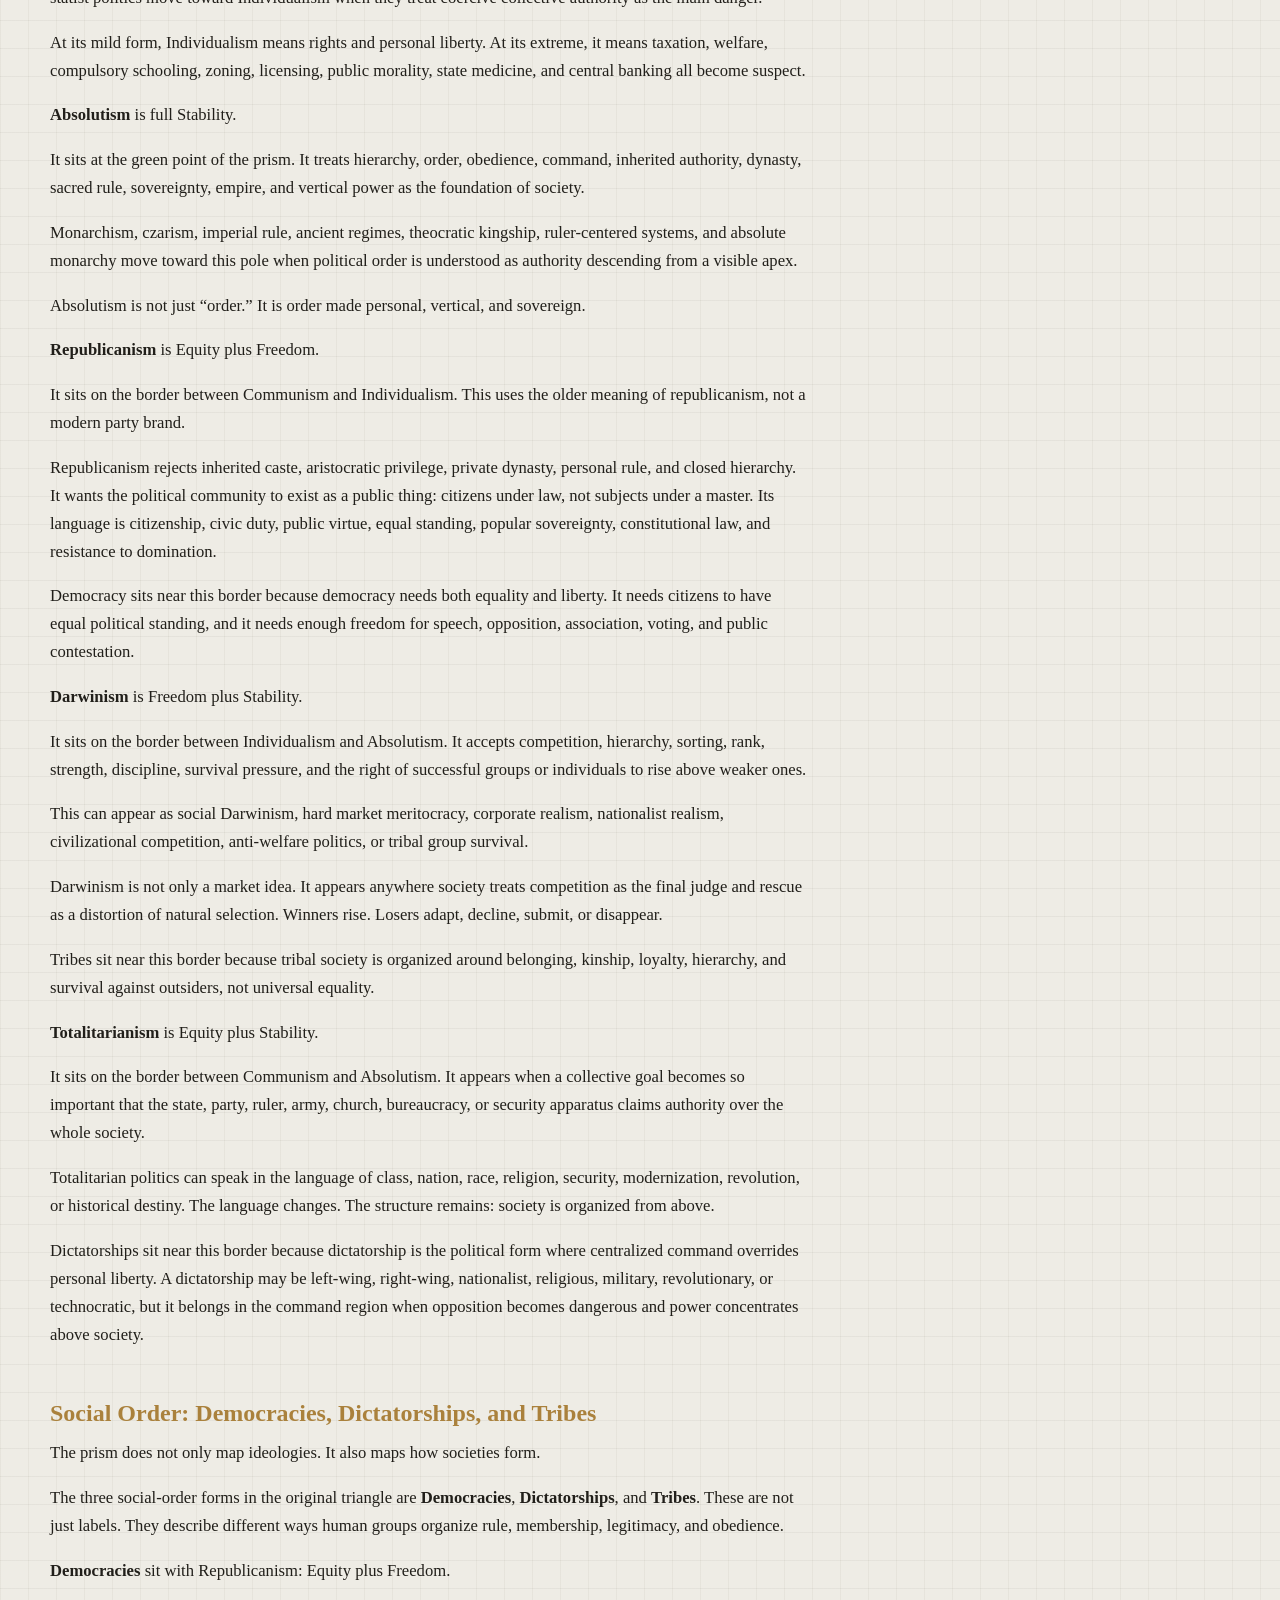
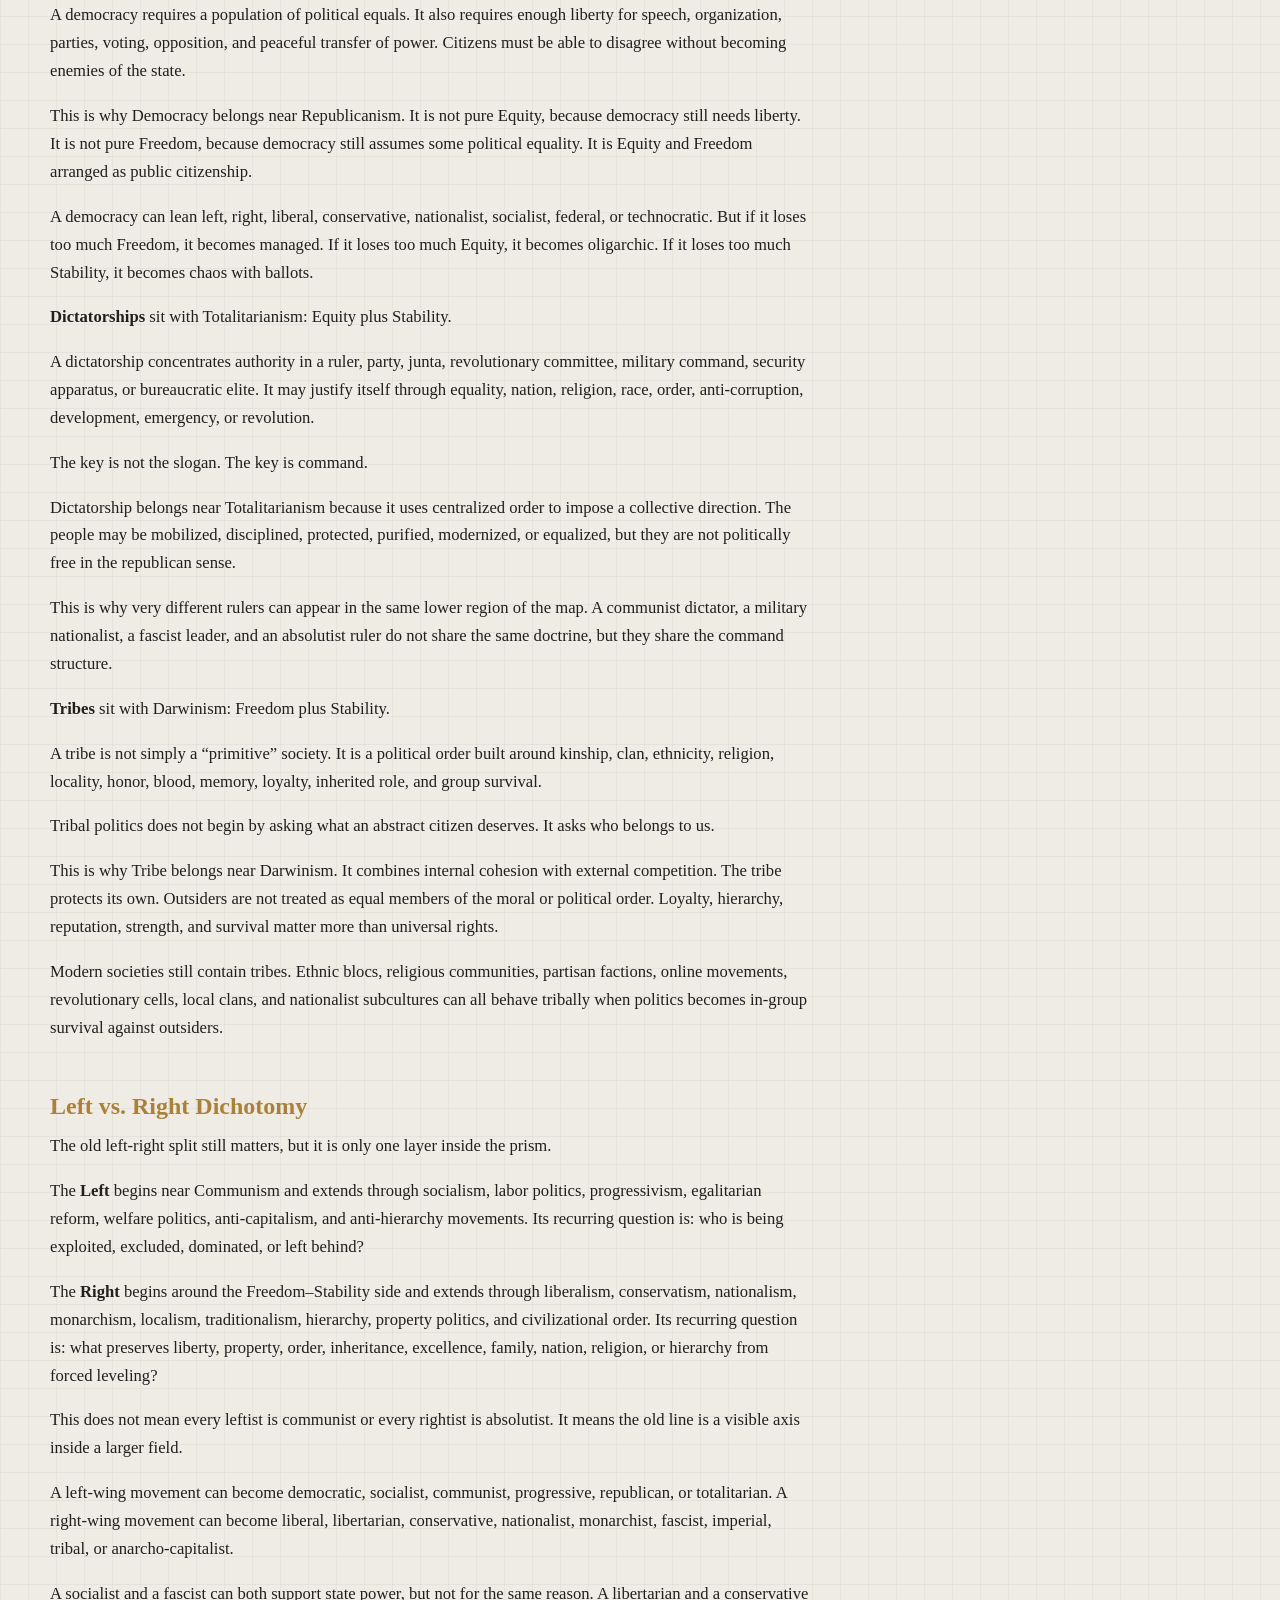
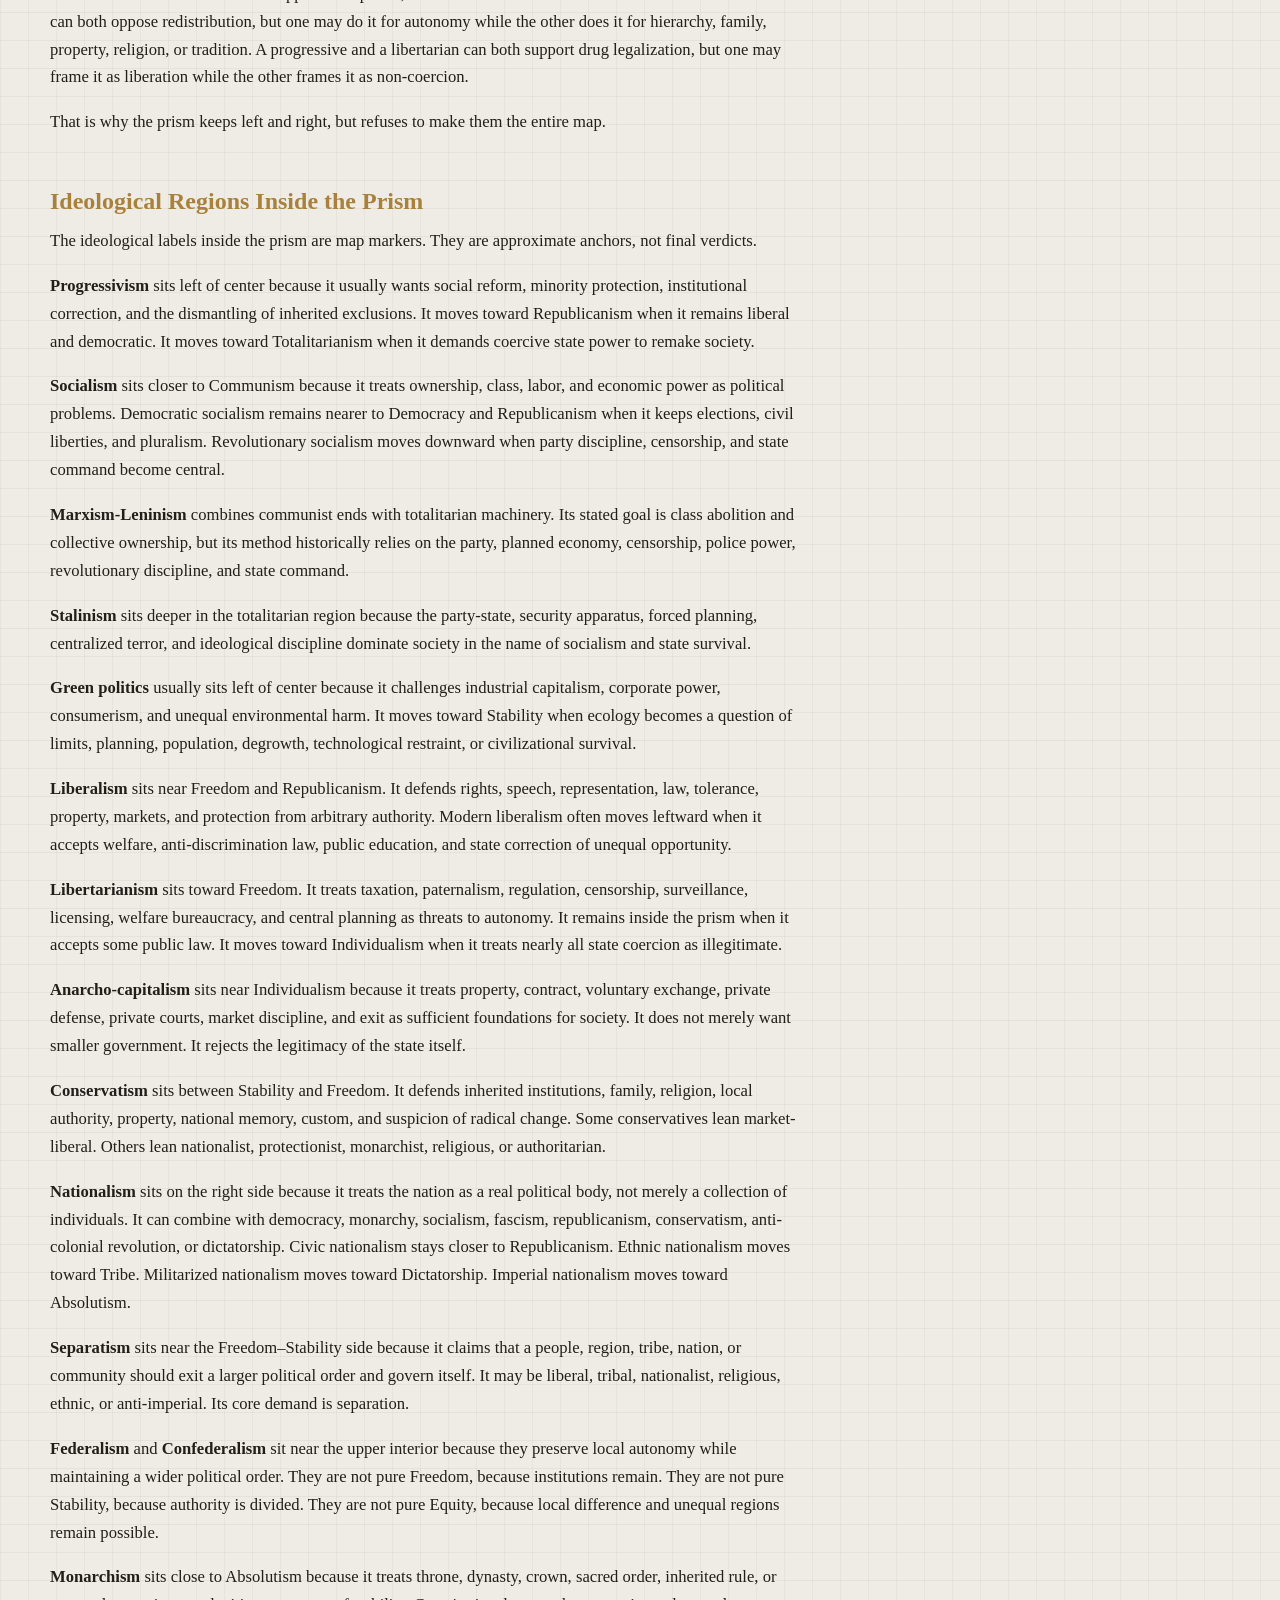
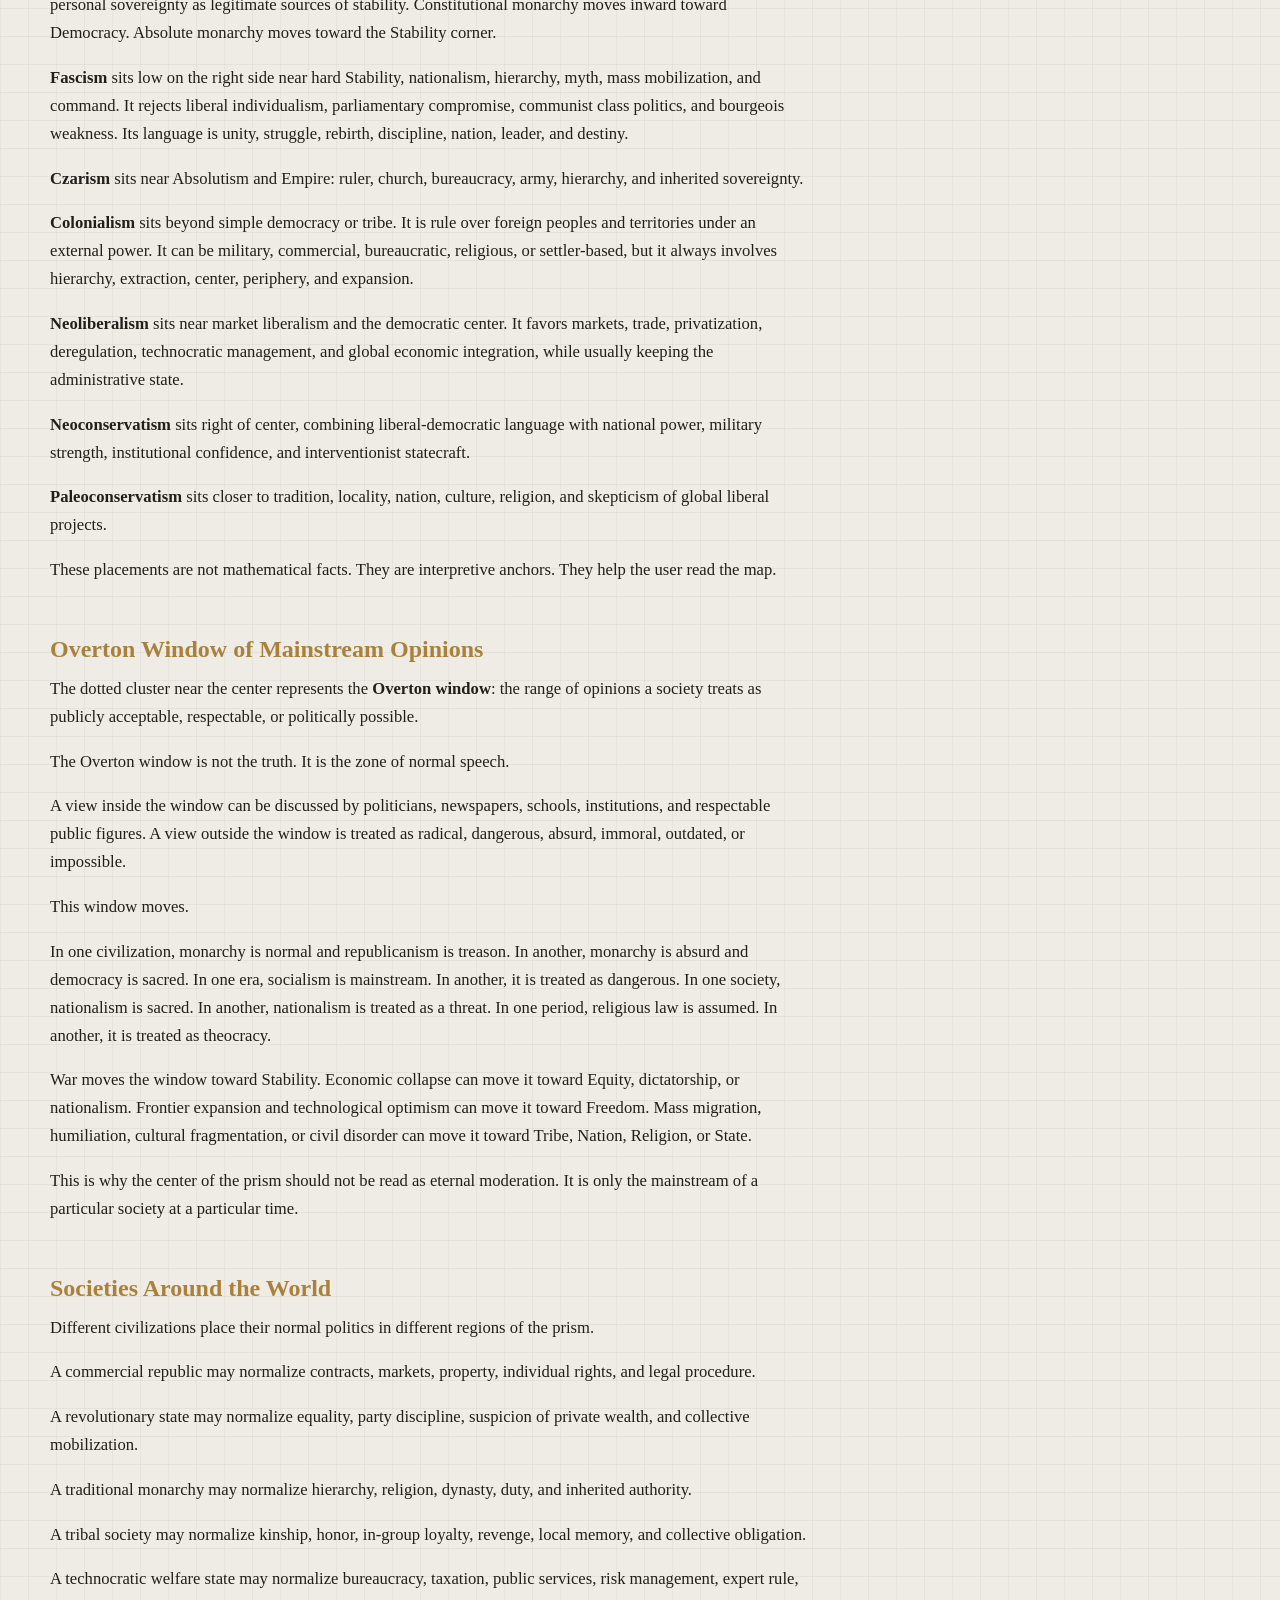
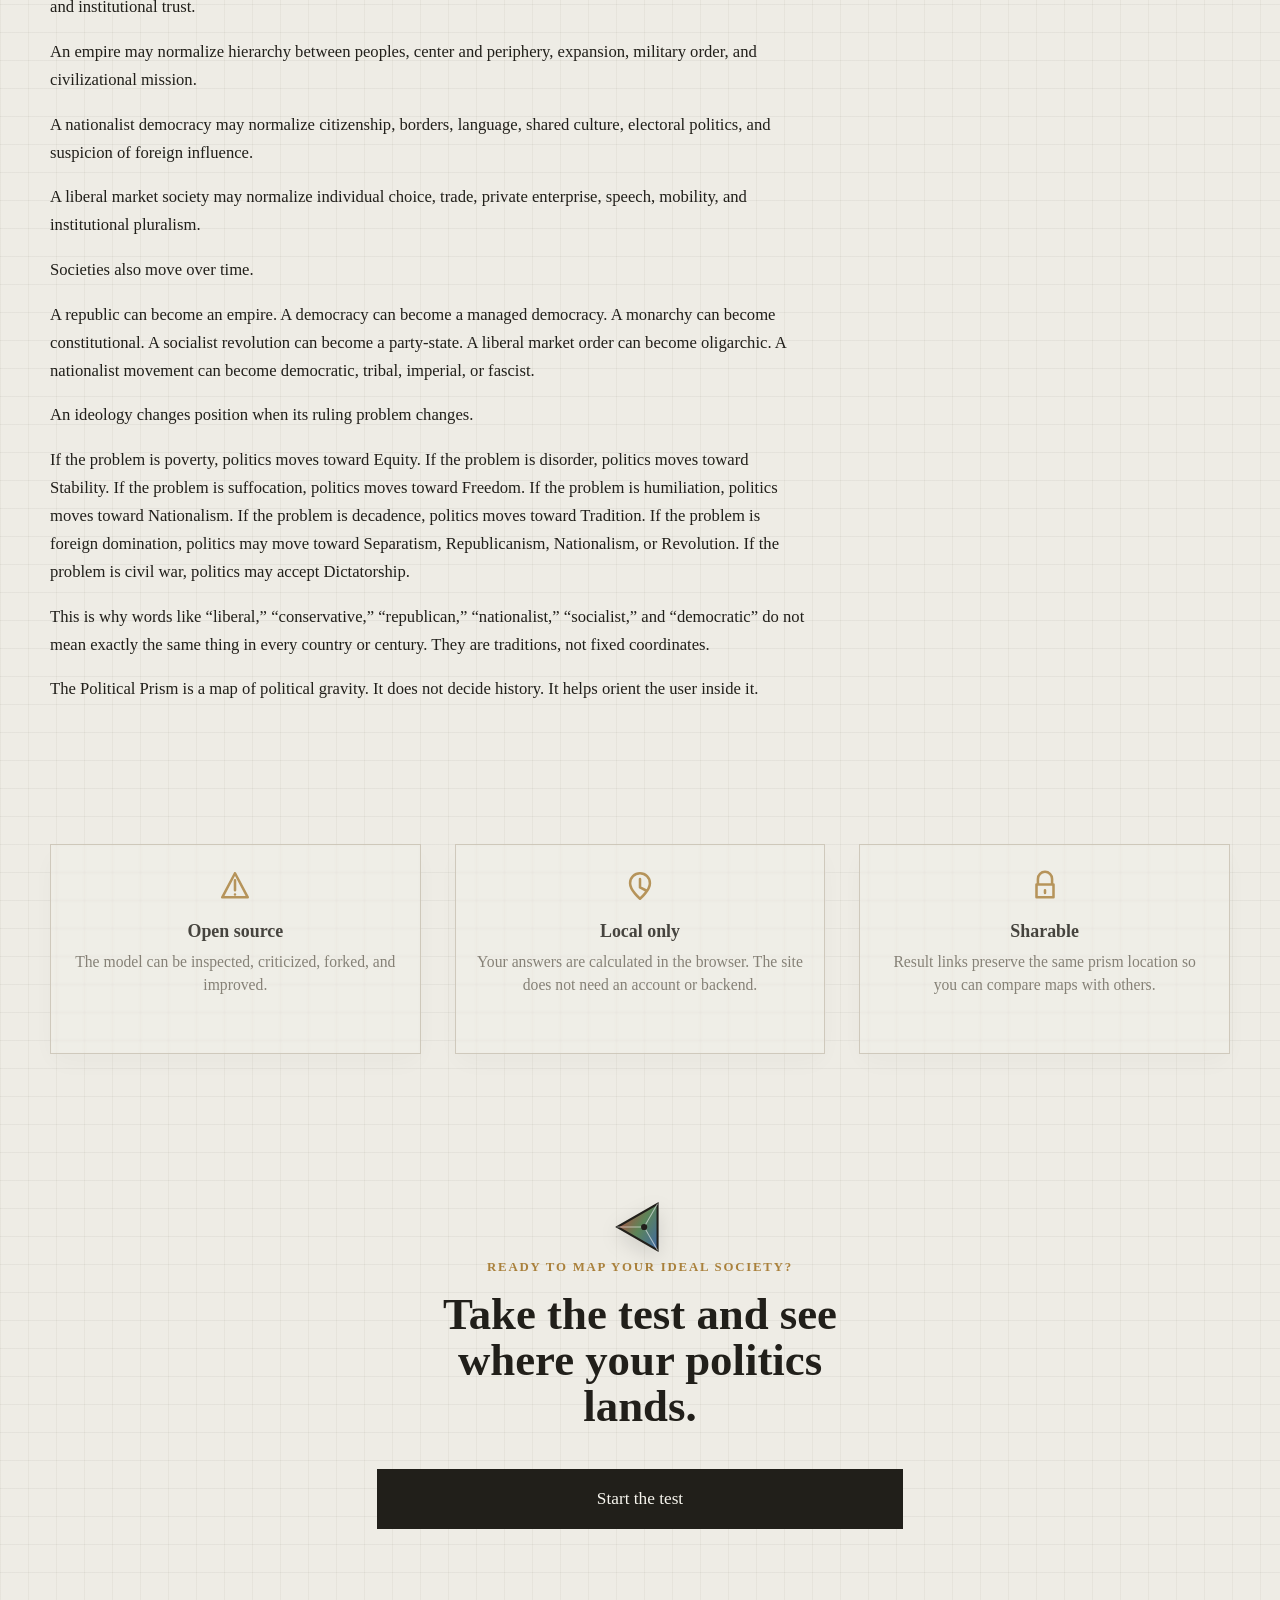
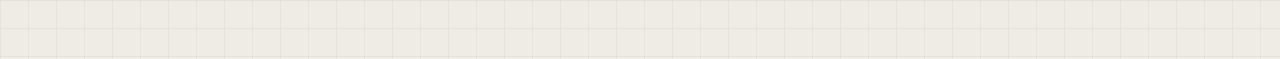
==== commit d84579c3: "Update Website Content" ====
--- a/site/index.html
+++ b/site/index.html
@@ -4,7 +4,22 @@
     <meta charset="utf-8">
     <meta name="viewport" content="width=device-width, initial-scale=1">
     <meta name="description" content="Political Prism Test: map your ideology across Equity, Stability, and Freedom.">
+    <meta name="keywords" content="political prism test, political ideology test, political quiz, ideology map, political compass alternative">
+    <meta name="robots" content="index, follow">
+    <meta name="author" content="Political Prism Test">
+    <meta name="theme-color" content="#f1ede4">
+    <link rel="canonical" href="https://redeemedspoon.github.io/Political-Prism-Test/">
+    <meta property="og:url" content="https://redeemedspoon.github.io/Political-Prism-Test/">
+    <meta property="og:type" content="website">
+    <meta property="og:title" content="Political Prism Test">
+    <meta property="og:description" content="Map your ideology across Equity, Stability, and Freedom.">
+    <meta property="og:image" content="original-inspiration.png">
+    <meta name="twitter:card" content="summary_large_image">
+    <meta name="twitter:title" content="Political Prism Test">
+    <meta name="twitter:description" content="Map your ideology across Equity, Stability, and Freedom.">
+    <meta name="twitter:image" content="original-inspiration.png">
     <title>Political Prism Test</title>
+    <link rel="icon" type="image/svg+xml" href="favicon.svg">
     <link rel="stylesheet" href="styles.css">
   </head>
   <body>
@@ -57,9 +72,9 @@
 
         <text class="map-label strong" x="318" y="508" text-anchor="middle">THE LEFT</text>
         <text class="map-label strong" x="666" y="508" text-anchor="middle">THE RIGHT</text>
-        <text class="map-label" x="390" y="365" transform="rotate(-30 390 365)" text-anchor="middle">REPUBLICANISM</text>
-        <text class="map-label" x="404" y="690" transform="rotate(30 404 690)" text-anchor="middle">TOTALITARIANISM</text>
-        <text class="map-label" x="838" y="518" transform="rotate(90 838 518)" text-anchor="middle">DARWINISM</text>
+        <text class="map-label" x="390" y="355" transform="rotate(-30 390 365)" text-anchor="middle">REPUBLICANISM</text>
+        <text class="map-label" x="404" y="710" transform="rotate(30 404 690)" text-anchor="middle">TOTALITARIANISM</text>
+        <text class="map-label" x="838" y="518" transform="rotate(90 818 498)" text-anchor="middle">DARWINISM</text>
         <text class="map-label" x="713" y="275" text-anchor="middle">ANARCHO-CAPITALISM</text>
         <text class="map-label" x="706" y="818" text-anchor="middle">CZARISM</text>
         <text class="map-label" x="246" y="562" text-anchor="middle">MARX-LENINISM</text>
--- a/site/styles.css
+++ b/site/styles.css
@@ -387,8 +387,7 @@
 .axis-rows {
   display: grid;
   grid-template-columns: repeat(3, minmax(0, 1fr));
-  padding: 34px 0 50px;
-  border-top: 1px solid var(--line);
+  padding: clamp(30px, 5vw, 48px) 0 clamp(36px, 6vw, 58px);
 }
 
 .axis-rows article {
@@ -422,7 +421,6 @@
 .explain-section,
 .text-section {
   padding: clamp(38px, 7vw, 76px) 0;
-  border-top: 1px solid var(--line);
 }
 
 .text-section .eyebrow {
@@ -472,12 +470,51 @@
   line-height: 1.58;
 }
 
+.guide-copy {
+  max-width: 760px;
+}
+
+.guide-copy h2 {
+  max-width: none;
+  margin-bottom: clamp(26px, 4vw, 42px);
+  white-space: nowrap;
+}
+
+.guide-copy article {
+  display: grid;
+  gap: 0;
+  margin-top: clamp(24px, 4vw, 36px);
+}
+
+.guide-copy article:first-of-type {
+  margin-top: 0;
+}
+
+.guide-copy h3 {
+  max-width: none;
+  margin: 0 0 12px;
+  color: var(--gold);
+  font-size: clamp(1.22rem, 1.9vw, 1.5rem);
+  line-height: 1.08;
+  white-space: nowrap;
+}
+
+.guide-copy p {
+  max-width: 760px;
+  margin-bottom: 1.05rem;
+  font-size: 1.04rem;
+  line-height: 1.68;
+}
+
+.guide-copy b {
+  color: var(--ink);
+}
+
 .selling-cards {
   display: grid;
   grid-template-columns: repeat(3, minmax(0, 1fr));
   gap: clamp(16px, 3vw, 34px);
-  padding: 48px 0 62px;
-  border-top: 1px solid var(--line);
+  padding: clamp(28px, 5vw, 48px) 0 clamp(40px, 6vw, 64px);
 }
 
 .selling-cards article {
@@ -527,8 +564,7 @@
   display: grid;
   justify-items: center;
   text-align: center;
-  padding: clamp(56px, 9vw, 104px) clamp(18px, 5vw, 64px) 24px;
-  border-top: 1px solid var(--line);
+  padding: clamp(42px, 7vw, 78px) clamp(18px, 5vw, 64px) 24px;
 }
 
 .final-cta .site-logo {
@@ -819,8 +855,8 @@
 .result-title {
   margin: 0;
   max-width: none;
-  font-size: clamp(1.8rem, 3.7vw, 3.45rem);
-  line-height: .95;
+  font-size: clamp(1.35rem, 2.6vw, 2.35rem);
+  line-height: 1.05;
   white-space: nowrap;
   text-transform: uppercase;
 }
@@ -952,7 +988,6 @@
 
   .axis-rows article {
     border-right: 0;
-    border-bottom: 1px solid var(--line);
   }
 
   .hero {
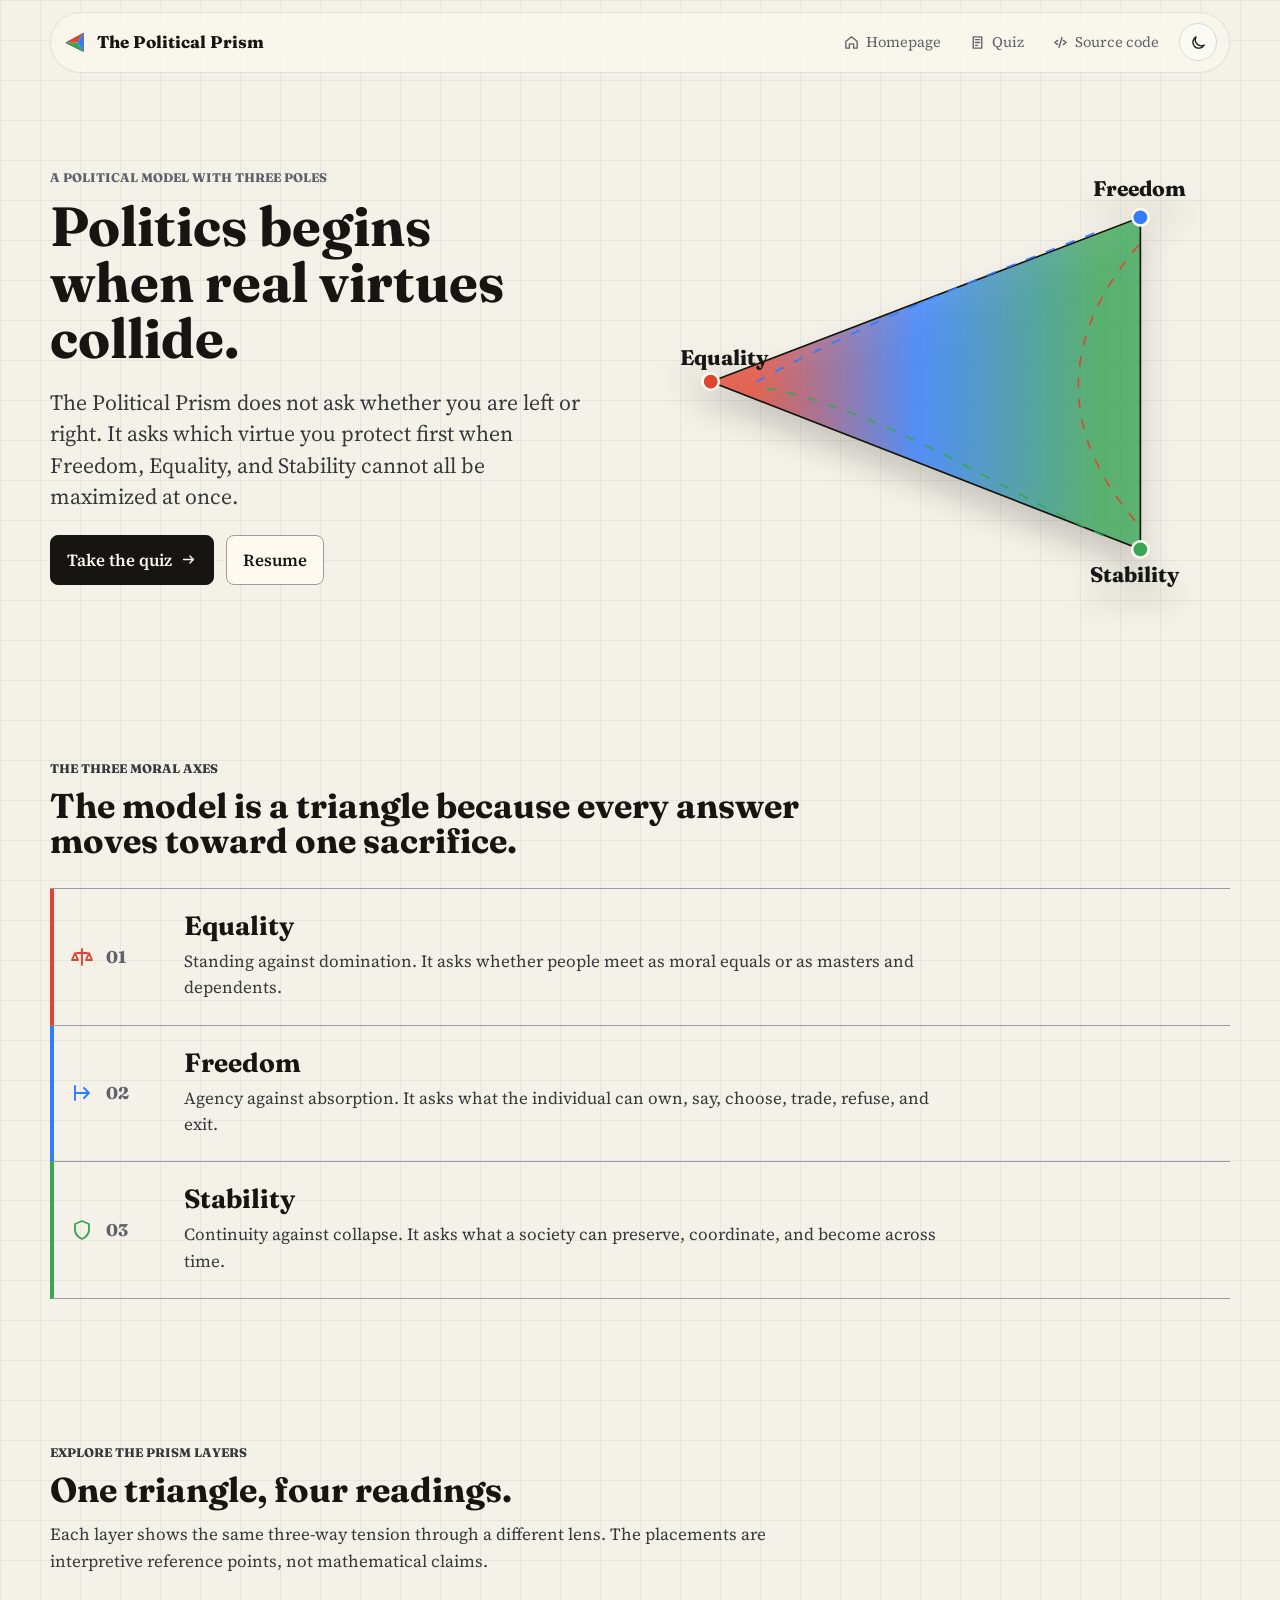
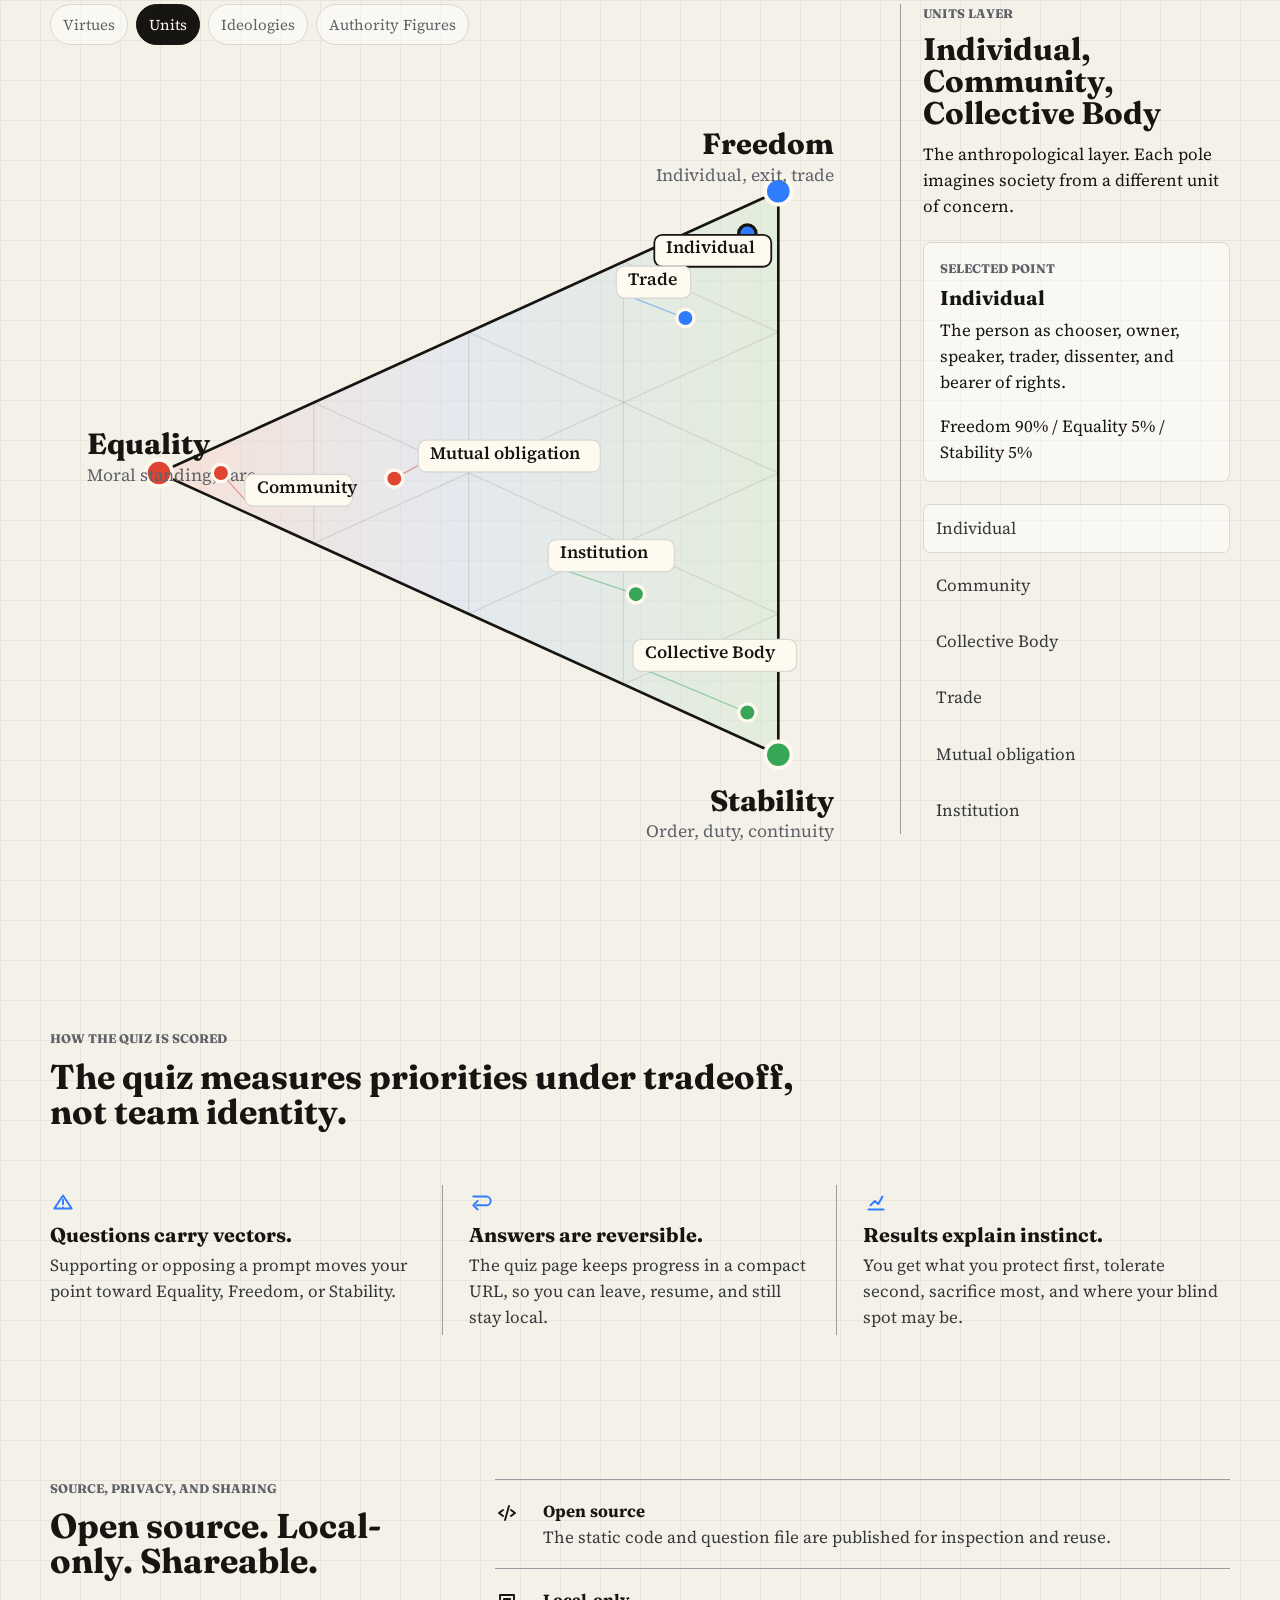
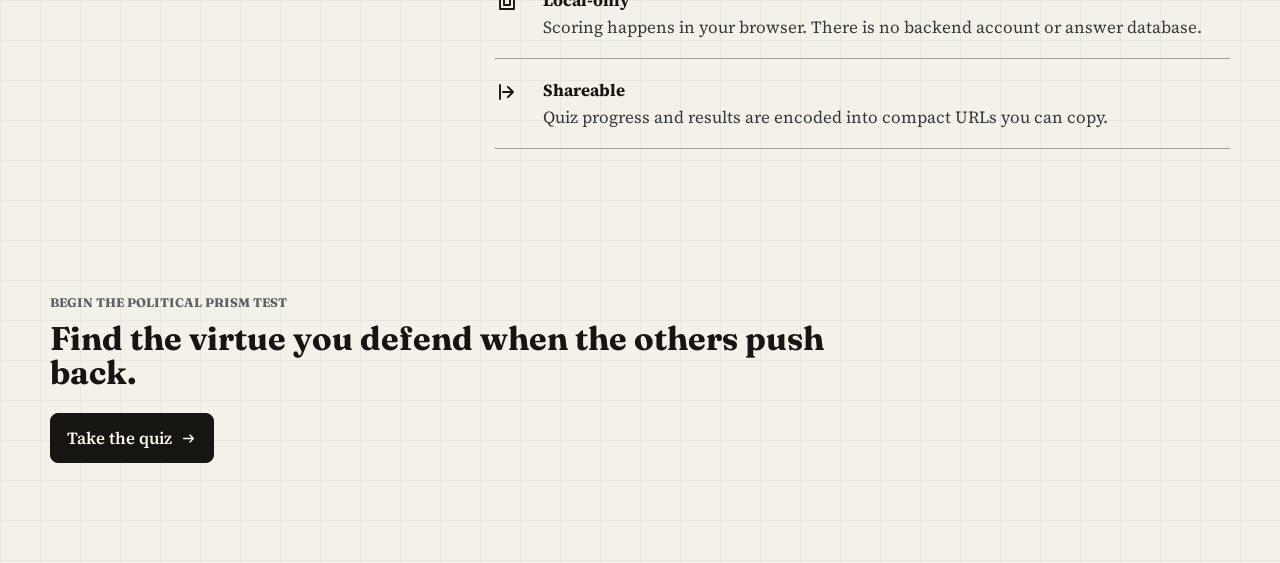
==== commit 1e98f9b2: "Redesign Wesbite" ====
--- a/site/index.html
+++ b/site/index.html
@@ -3,91 +3,236 @@
   <head>
     <meta charset="utf-8">
     <meta name="viewport" content="width=device-width, initial-scale=1">
-    <meta name="description" content="Political Prism Test: map your ideology across Equity, Stability, and Freedom.">
-    <meta name="keywords" content="political prism test, political ideology test, political quiz, ideology map, political compass alternative">
-    <meta name="robots" content="index, follow">
-    <meta name="author" content="Political Prism Test">
-    <meta name="theme-color" content="#f1ede4">
-    <link rel="canonical" href="https://redeemedspoon.github.io/Political-Prism-Test/">
-    <meta property="og:url" content="https://redeemedspoon.github.io/Political-Prism-Test/">
+    <title>The Political Prism</title>
+    <meta name="description" content="A three-pole political quiz and civic model built around Freedom, Equality, and Stability.">
+    <meta name="theme-color" content="#f4f1e8">
+    <meta property="og:title" content="The Political Prism">
+    <meta property="og:description" content="Politics as a conflict between Freedom, Equality, and Stability.">
     <meta property="og:type" content="website">
-    <meta property="og:title" content="Political Prism Test">
-    <meta property="og:description" content="Map your ideology across Equity, Stability, and Freedom.">
-    <meta property="og:image" content="original-inspiration.png">
-    <meta name="twitter:card" content="summary_large_image">
-    <meta name="twitter:title" content="Political Prism Test">
-    <meta name="twitter:description" content="Map your ideology across Equity, Stability, and Freedom.">
-    <meta name="twitter:image" content="original-inspiration.png">
-    <title>Political Prism Test</title>
-    <link rel="icon" type="image/svg+xml" href="favicon.svg">
+    <link rel="icon" href="favicon.svg" type="image/svg+xml">
+    <link rel="manifest" href="site.webmanifest">
+    <link rel="preconnect" href="https://fonts.googleapis.com">
+    <link rel="preconnect" href="https://fonts.gstatic.com" crossorigin>
+    <link href="https://fonts.googleapis.com/css2?family=Fraunces:opsz,wght@9..144,600;9..144,750&family=Source+Serif+4:opsz,wght@8..60,400;8..60,600&display=swap" rel="stylesheet">
     <link rel="stylesheet" href="styles.css">
   </head>
-  <body>
-    <main id="app" class="app" aria-live="polite"></main>
-    <template id="prism-template">
-      <svg class="prism" viewBox="-100 20 1200 960" role="img" aria-label="Political prism triangle showing Equity, Stability, and Freedom">
-        <defs>
-          <clipPath id="prism-clip"><polygon points="120,520 778,140 778,900"></polygon></clipPath>
-          <radialGradient id="equity-glow" cx="120" cy="520" r="620" gradientUnits="userSpaceOnUse">
-            <stop offset="0%" stop-color="#f13b32"></stop>
-            <stop offset="38%" stop-color="#f13b32" stop-opacity=".92"></stop>
-            <stop offset="72%" stop-color="#f13b32" stop-opacity=".2"></stop>
-            <stop offset="100%" stop-color="#f13b32" stop-opacity="0"></stop>
-          </radialGradient>
-          <radialGradient id="freedom-glow" cx="778" cy="140" r="760" gradientUnits="userSpaceOnUse">
-            <stop offset="0%" stop-color="#1f78ff"></stop>
-            <stop offset="32%" stop-color="#1f78ff" stop-opacity=".82"></stop>
-            <stop offset="74%" stop-color="#1f78ff" stop-opacity=".38"></stop>
-            <stop offset="100%" stop-color="#1f78ff" stop-opacity="0"></stop>
-          </radialGradient>
-          <radialGradient id="stability-glow" cx="778" cy="900" r="760" gradientUnits="userSpaceOnUse">
-            <stop offset="0%" stop-color="#38b457"></stop>
-            <stop offset="32%" stop-color="#38b457" stop-opacity=".82"></stop>
-            <stop offset="74%" stop-color="#38b457" stop-opacity=".38"></stop>
-            <stop offset="100%" stop-color="#38b457" stop-opacity="0"></stop>
-          </radialGradient>
-          <filter id="soft-shadow" x="-10%" y="-10%" width="120%" height="120%">
-            <feDropShadow dx="0" dy="18" stdDeviation="18" flood-color="#10100e" flood-opacity=".13"></feDropShadow>
-          </filter>
-        </defs>
-
-        <polygon class="outer-zone" points="120,520 778,140 778,900"></polygon>
-        <g clip-path="url(#prism-clip)" filter="url(#soft-shadow)">
-          <rect class="tri-base" x="70" y="90" width="760" height="860"></rect>
-          <rect x="70" y="90" width="760" height="860" fill="url(#freedom-glow)"></rect>
-          <rect x="70" y="90" width="760" height="860" fill="url(#stability-glow)"></rect>
-          <rect x="70" y="90" width="760" height="860" fill="url(#equity-glow)"></rect>
-        </g>
-        <polygon class="main-triangle" points="120,520 778,140 778,900"></polygon>
-        <line class="axis-line" x1="559" y1="520" x2="120" y2="520"></line>
-        <line class="axis-line" x1="559" y1="520" x2="778" y2="140"></line>
-        <line class="axis-line" x1="559" y1="520" x2="778" y2="900"></line>
-        <line class="mix-line" x1="449" y1="330" x2="778" y2="900"></line>
-        <line class="mix-line" x1="449" y1="710" x2="778" y2="140"></line>
-        <line class="mix-line" x1="778" y1="520" x2="120" y2="520"></line>
-
-        <text class="pole-label pole-equity" x="94" y="528" text-anchor="end">EQUITY</text>
-        <text class="pole-label pole-freedom" x="778" y="120" text-anchor="start">FREEDOM</text>
-        <text class="pole-label pole-stability" x="778" y="934" text-anchor="start">STABILITY</text>
-
-        <text class="map-label strong" x="318" y="508" text-anchor="middle">THE LEFT</text>
-        <text class="map-label strong" x="666" y="508" text-anchor="middle">THE RIGHT</text>
-        <text class="map-label" x="390" y="355" transform="rotate(-30 390 365)" text-anchor="middle">REPUBLICANISM</text>
-        <text class="map-label" x="404" y="710" transform="rotate(30 404 690)" text-anchor="middle">TOTALITARIANISM</text>
-        <text class="map-label" x="838" y="518" transform="rotate(90 818 498)" text-anchor="middle">DARWINISM</text>
-        <text class="map-label" x="713" y="275" text-anchor="middle">ANARCHO-CAPITALISM</text>
-        <text class="map-label" x="706" y="818" text-anchor="middle">CZARISM</text>
-        <text class="map-label" x="246" y="562" text-anchor="middle">MARX-LENINISM</text>
-
-        <g class="result-point" hidden>
-          <line class="point-guide" x1="0" y1="0" x2="0" y2="0"></line>
-          <circle class="point-ring" cx="0" cy="0" r="25"></circle>
-          <circle class="point-dot" cx="0" cy="0" r="10"></circle>
-          <text class="point-label" x="0" y="-38" text-anchor="middle">your result</text>
-        </g>
-
-      </svg>
-    </template>
+  <body data-page="home">
+    <div class="page-shell">
+      <header class="site-header" aria-label="Site header">
+        <a class="brand" href="./" aria-label="The Political Prism home">
+          <svg class="brand-mark" viewBox="0 0 64 64" aria-hidden="true">
+            <path class="mark-outline" d="M8 34 54 9 54 57Z"/>
+            <path class="mark-equality" d="M8 34 38.67 33.33 54 9Z"/>
+            <path class="mark-freedom" d="M54 9 38.67 33.33 54 57Z"/>
+            <path class="mark-stability" d="M54 57 38.67 33.33 8 34Z"/>
+          </svg>
+          <span>The Political Prism</span>
+        </a>
+        <div class="header-actions">
+          <nav class="nav-links" aria-label="Primary navigation">
+            <a href="./" aria-current="page">
+              <svg class="nav-icon" viewBox="0 0 24 24" aria-hidden="true"><path d="M4 10.5 12 4l8 6.5V20h-5v-6H9v6H4z"/></svg>
+              <span>Homepage</span>
+            </a>
+            <a href="quiz.html">
+              <svg class="nav-icon" viewBox="0 0 24 24" aria-hidden="true"><path d="M6 4h12v16H6z"/><path d="M9 8h6M9 12h6M9 16h3"/></svg>
+              <span>Quiz</span>
+            </a>
+            <a href="https://github.com/RedeemedSpoon/Political-Prism-Test">
+              <svg class="nav-icon" viewBox="0 0 24 24" aria-hidden="true"><path d="m8 9-4 3 4 3M16 9l4 3-4 3M14 5l-4 14"/></svg>
+              <span>Source code</span>
+            </a>
+          </nav>
+          <button class="theme-toggle" type="button" data-theme-toggle aria-label="Toggle color theme" title="Toggle color theme">
+            <svg class="theme-icon sun-icon" viewBox="0 0 24 24" aria-hidden="true"><path d="M12 5V2M12 22v-3M5 12H2M22 12h-3M6.6 6.6 4.5 4.5M19.5 19.5l-2.1-2.1M17.4 6.6l2.1-2.1M4.5 19.5l2.1-2.1"/><circle cx="12" cy="12" r="4"/></svg>
+            <svg class="theme-icon moon-icon" viewBox="0 0 24 24" aria-hidden="true"><path d="M20 15.5A8.5 8.5 0 0 1 8.5 4 8.5 8.5 0 1 0 20 15.5z"/></svg>
+          </button>
+        </div>
+      </header>
+
+      <main>
+        <section class="opening" id="model">
+          <div class="opening-copy">
+            <p class="kicker">A political model with three poles</p>
+            <h1>Politics begins when real virtues collide.</h1>
+            <p class="lead">
+              The Political Prism does not ask whether you are left or right. It asks which virtue you protect first when Freedom, Equality, and Stability cannot all be maximized at once.
+            </p>
+            <div class="opening-actions">
+              <a class="command primary icon-label" href="quiz.html">
+                <span>Take the quiz</span>
+                <svg class="button-icon" viewBox="0 0 24 24" aria-hidden="true"><path d="M5 12h14M14 7l5 5-5 5"/></svg>
+              </a>
+              <a class="command ghost" id="resumeHomeLink" href="quiz.html">Resume</a>
+            </div>
+          </div>
+
+          <div class="hero-prism" aria-label="Animated Political Prism triangle">
+            <svg viewBox="0 0 720 560" role="img" aria-label="Tilted prism with Freedom, Equality, and Stability poles">
+              <defs>
+                <linearGradient id="heroPrism" x1="10%" y1="50%" x2="90%" y2="50%">
+                  <stop offset="0%" stop-color="#e04432"/>
+                  <stop offset="48%" stop-color="#307cff"/>
+                  <stop offset="100%" stop-color="#38a657"/>
+                </linearGradient>
+                <filter id="heroShadow" x="-20%" y="-20%" width="140%" height="140%">
+                  <feDropShadow dx="0" dy="24" stdDeviation="18" flood-color="#171512" flood-opacity="0.22"/>
+                </filter>
+              </defs>
+              <g class="hero-prism-tilt" filter="url(#heroShadow)">
+                <polygon class="hero-prism-face" points="82,286 610,84 610,492"/>
+                <line class="hero-prism-line" x1="82" y1="286" x2="610" y2="84"/>
+                <line class="hero-prism-line" x1="82" y1="286" x2="610" y2="492"/>
+                <line class="hero-prism-line" x1="610" y1="84" x2="610" y2="492"/>
+                <path class="hero-prism-trace trace-one" d="M138 286 C280 210 420 155 562 100"/>
+                <path class="hero-prism-trace trace-two" d="M150 294 C292 320 422 410 566 476"/>
+                <path class="hero-prism-trace trace-three" d="M608 118 C512 230 506 346 608 462"/>
+                <circle class="hero-pole equality" cx="82" cy="286" r="10"/>
+                <circle class="hero-pole freedom" cx="610" cy="84" r="10"/>
+                <circle class="hero-pole stability" cx="610" cy="492" r="10"/>
+                <text x="44" y="266" class="hero-axis-label equality">Equality</text>
+                <text x="552" y="58" class="hero-axis-label freedom">Freedom</text>
+                <text x="548" y="532" class="hero-axis-label stability">Stability</text>
+              </g>
+            </svg>
+          </div>
+        </section>
+
+        <section class="axis-section" aria-labelledby="axisTitle">
+          <div class="section-heading compact">
+            <p class="kicker">The three moral axes</p>
+            <h2 id="axisTitle">The model is a triangle because every answer moves toward one sacrifice.</h2>
+          </div>
+          <div class="axis-lines">
+            <article class="axis-line equality">
+              <span class="axis-number">
+                <svg class="axis-symbol" viewBox="0 0 24 24" aria-hidden="true"><path d="M12 4v16M7 8h10M5 8l-3 7h6zm14 0-3 7h6z"/></svg>
+                <span>01</span>
+              </span>
+              <div>
+                <h3>Equality</h3>
+                <p>Standing against domination. It asks whether people meet as moral equals or as masters and dependents.</p>
+              </div>
+            </article>
+            <article class="axis-line freedom">
+              <span class="axis-number">
+                <svg class="axis-symbol" viewBox="0 0 24 24" aria-hidden="true"><path d="M5 12h14M14 7l5 5-5 5M5 5v14"/></svg>
+                <span>02</span>
+              </span>
+              <div>
+                <h3>Freedom</h3>
+                <p>Agency against absorption. It asks what the individual can own, say, choose, trade, refuse, and exit.</p>
+              </div>
+            </article>
+            <article class="axis-line stability">
+              <span class="axis-number">
+                <svg class="axis-symbol" viewBox="0 0 24 24" aria-hidden="true"><path d="M12 3 5 6v6c0 4 3 7 7 9 4-2 7-5 7-9V6z"/></svg>
+                <span>03</span>
+              </span>
+              <div>
+                <h3>Stability</h3>
+                <p>Continuity against collapse. It asks what a society can preserve, coordinate, and become across time.</p>
+              </div>
+            </article>
+          </div>
+        </section>
+
+        <section class="triangle-section" id="triangle" aria-labelledby="triangleTitle">
+          <div class="section-heading">
+            <p class="kicker">Explore the prism layers</p>
+            <h2 id="triangleTitle">One triangle, four readings.</h2>
+            <p>
+              Each layer shows the same three-way tension through a different lens. The placements are interpretive reference points, not mathematical claims.
+            </p>
+          </div>
+
+          <div class="triangle-layout">
+            <div class="triangle-board">
+              <div class="view-tabs" role="tablist" aria-label="Triangle view">
+                <button type="button" role="tab" aria-selected="false" data-view="virtues">Virtues</button>
+                <button type="button" role="tab" aria-selected="true" data-view="units">Units</button>
+                <button type="button" role="tab" aria-selected="false" data-view="ideologies">Ideologies</button>
+                <button type="button" role="tab" aria-selected="false" data-view="figures">Authority Figures</button>
+              </div>
+              <div id="triangleCanvas" class="triangle-canvas" aria-live="polite"></div>
+            </div>
+
+            <aside class="layer-panel" aria-label="Selected prism layer">
+              <p class="panel-eyebrow" id="layerEyebrow">Virtues Layer</p>
+              <h3 id="layerTitle">Freedom, Equality, Stability</h3>
+              <p id="layerDescription"></p>
+              <div class="selected-point" id="selectedPoint">
+                <p class="selected-label">Selected point</p>
+                <h4>Choose a label in the triangle.</h4>
+                <p>The notes here will explain how that point reads the same three-pole conflict.</p>
+              </div>
+              <div class="point-list" id="pointList" aria-label="Layer points"></div>
+            </aside>
+          </div>
+        </section>
+
+        <section class="quiz-explain" aria-labelledby="quizExplainTitle">
+          <div>
+            <p class="kicker">How the quiz is scored</p>
+            <h2 id="quizExplainTitle">The quiz measures priorities under tradeoff, not team identity.</h2>
+          </div>
+          <div class="measure-list">
+            <article class="measure-row">
+              <svg class="measure-icon" viewBox="0 0 24 24" aria-hidden="true"><path d="M4 18 12 6l8 12z"/><path d="M12 10v4M12 17h.01"/></svg>
+              <div>
+                <h3>Questions carry vectors.</h3>
+                <p>Supporting or opposing a prompt moves your point toward Equality, Freedom, or Stability.</p>
+              </div>
+            </article>
+            <article class="measure-row">
+              <svg class="measure-icon" viewBox="0 0 24 24" aria-hidden="true"><path d="M4 7h12a4 4 0 0 1 0 8H7"/><path d="m8 11-4 4 4 4"/></svg>
+              <div>
+                <h3>Answers are reversible.</h3>
+                <p>The quiz page keeps progress in a compact URL, so you can leave, resume, and still stay local.</p>
+              </div>
+            </article>
+            <article class="measure-row">
+              <svg class="measure-icon" viewBox="0 0 24 24" aria-hidden="true"><path d="M5 19h14M7 15l4-4 3 3 4-7"/></svg>
+              <div>
+                <h3>Results explain instinct.</h3>
+                <p>You get what you protect first, tolerate second, sacrifice most, and where your blind spot may be.</p>
+              </div>
+            </article>
+          </div>
+        </section>
+
+        <section class="site-notes" aria-labelledby="siteNotesTitle">
+          <div>
+            <p class="kicker">Source, privacy, and sharing</p>
+            <h2 id="siteNotesTitle">Open source. Local-only. Shareable.</h2>
+          </div>
+          <div class="notes-grid">
+            <article class="note-row">
+              <svg class="note-icon" viewBox="0 0 24 24" aria-hidden="true"><path d="m8 9-4 3 4 3M16 9l4 3-4 3M14 5l-4 14"/></svg>
+              <p><strong>Open source</strong><span>The static code and question file are published for inspection and reuse.</span></p>
+            </article>
+            <article class="note-row">
+              <svg class="note-icon" viewBox="0 0 24 24" aria-hidden="true"><path d="M5 5h14v14H5z"/><path d="M9 9h6v6H9z"/></svg>
+              <p><strong>Local-only</strong><span>Scoring happens in your browser. There is no backend account or answer database.</span></p>
+            </article>
+            <article class="note-row">
+              <svg class="note-icon" viewBox="0 0 24 24" aria-hidden="true"><path d="M8 12h8M13 7l5 5-5 5"/><path d="M5 5v14"/></svg>
+              <p><strong>Shareable</strong><span>Quiz progress and results are encoded into compact URLs you can copy.</span></p>
+            </article>
+          </div>
+        </section>
+
+        <section class="final-cta" aria-labelledby="finalCtaTitle">
+          <p class="kicker">Begin the political prism test</p>
+          <h2 id="finalCtaTitle">Find the virtue you defend when the others push back.</h2>
+          <a class="command primary icon-label" href="quiz.html">
+            <span>Take the quiz</span>
+            <svg class="button-icon" viewBox="0 0 24 24" aria-hidden="true"><path d="M5 12h14M14 7l5 5-5 5"/></svg>
+          </a>
+        </section>
+      </main>
+    </div>
+
     <script src="app.js"></script>
   </body>
 </html>
--- a/site/styles.css
+++ b/site/styles.css
@@ -1,1088 +1,1163 @@
 :root {
-  --bg: #eeece5;
-  --paper: #f8f6ef;
-  --ink: #211f1a;
-  --muted: #6f6a5f;
-  --line: #c9c1b3;
-  --line-dark: #827a6d;
-  --equity: #dc3f35;
-  --stability: #60a85f;
-  --freedom: #2f72d0;
-  --gold: #aa813c;
-  --field: rgba(248, 246, 239, .72);
-  --shadow: 0 18px 52px rgba(31, 28, 21, .11);
   color-scheme: light;
-  font-family: Georgia, "Times New Roman", serif;
+  --paper: #f4f1e8;
+  --paper-strong: #fffaf0;
+  --ink: #171512;
+  --muted: #5f6268;
+  --line: #d8d8d4;
+  --line-strong: #9a9c9f;
+  --freedom: #307cff;
+  --freedom-soft: #b8d2ff;
+  --equality: #e04432;
+  --equality-soft: #f2b2a8;
+  --stability: #38a657;
+  --stability-soft: #b9dfc5;
+  --card: rgba(255, 255, 255, 0.48);
+  --card-strong: rgba(255, 255, 255, 0.68);
+  --soft-text: #36383b;
+  --grid-blue: rgba(118, 124, 132, 0.08);
+  --grid-red: rgba(118, 124, 132, 0.055);
+  --wash: rgba(124, 130, 138, 0.08);
+  --inverse: #fffaf0;
+  --shadow: 0 22px 70px rgba(36, 28, 18, 0.14);
+  --radius: 8px;
 }
 
 :root[data-theme="dark"] {
-  --bg: #171612;
-  --paper: #232119;
-  --ink: #eee8d8;
-  --muted: #b5aa96;
-  --line: #484132;
-  --line-dark: #877b64;
-  --equity: #f05d55;
-  --stability: #82c77c;
-  --freedom: #6ea8ff;
-  --gold: #d2a54f;
-  --field: rgba(35, 33, 25, .72);
-  --shadow: 0 18px 52px rgba(0, 0, 0, .32);
   color-scheme: dark;
+  --paper: #0f1114;
+  --paper-strong: #171a1f;
+  --ink: #f5f0e8;
+  --muted: #aeb4bd;
+  --line: #2f343b;
+  --line-strong: #626a74;
+  --card: rgba(24, 27, 31, 0.55);
+  --card-strong: rgba(24, 27, 31, 0.74);
+  --soft-text: #d7dbe0;
+  --grid-blue: rgba(108, 116, 128, 0.16);
+  --grid-red: rgba(108, 116, 128, 0.1);
+  --wash: rgba(148, 156, 166, 0.08);
+  --inverse: #101315;
+  --shadow: 0 22px 70px rgba(0, 0, 0, 0.34);
 }
 
 * {
   box-sizing: border-box;
 }
 
+html {
+  scroll-behavior: smooth;
+}
+
 body {
   margin: 0;
-  min-height: 100vh;
-  background:
-    linear-gradient(rgba(80, 70, 52, .06) 1px, transparent 1px),
-    linear-gradient(90deg, rgba(80, 70, 52, .05) 1px, transparent 1px),
-    var(--bg);
-  background-size: 28px 28px;
+  background-color: var(--paper);
+  background-image: url("data:image/svg+xml,%3Csvg xmlns='http://www.w3.org/2000/svg' width='40' height='40' viewBox='0 0 40 40' shape-rendering='crispEdges'%3E%3Cpath d='M0.5 0V40M0 0.5H40' fill='none' stroke='%23e9e5dc' stroke-width='1'/%3E%3C/svg%3E");
+  background-position: 0 0;
+  background-size: 40px 40px;
   color: var(--ink);
-  transition: background-color .25s ease, color .25s ease;
-}
-
-body {
+  font-family: "Source Serif 4", Georgia, "Times New Roman", serif;
+  font-size: 17px;
+  line-height: 1.55;
+}
+
+:root[data-theme="dark"] body {
+  background-image: url("data:image/svg+xml,%3Csvg xmlns='http://www.w3.org/2000/svg' width='40' height='40' viewBox='0 0 40 40' shape-rendering='crispEdges'%3E%3Cpath d='M0.5 0V40M0 0.5H40' fill='none' stroke='%2315191e' stroke-width='1'/%3E%3C/svg%3E");
+}
+
+button,
+a {
+  -webkit-tap-highlight-color: transparent;
+}
+
+button {
+  font: inherit;
+}
+
+a {
+  color: inherit;
+  text-decoration: none;
+}
+
+.page-shell {
+  width: min(1180px, calc(100% - 32px));
+  margin: 0 auto;
+}
+
+.site-header {
+  position: sticky;
+  top: 0;
+  z-index: 20;
   display: flex;
-  flex-direction: column;
-  padding-bottom: 78px;
-}
-
-button,
-input {
-  font: inherit;
-}
-
-button {
-  cursor: pointer;
-}
-
-.app {
-  flex: 1;
-  width: min(1180px, calc(100% - 28px));
-  margin: 0 auto;
-  padding: 22px 0 28px;
-}
-
-.topline {
-  position: relative;
+  align-items: center;
+  justify-content: space-between;
+  gap: 24px;
+  margin: 12px 0 0;
+  padding: 10px 12px;
+  background: color-mix(in srgb, var(--paper-strong) 48%, transparent);
+  backdrop-filter: blur(18px);
+  border: 1px solid color-mix(in srgb, var(--line) 72%, transparent);
+  border-radius: 999px;
+}
+
+.brand,
+.nav-links,
+.header-actions {
   display: flex;
-  justify-content: center;
-  min-height: 92px;
-  padding: 8px 92px 18px;
-  border-bottom: 1px solid var(--line);
+  align-items: center;
 }
 
 .brand {
-  display: grid;
-  justify-items: center;
+  gap: 10px;
+  font-family: "Fraunces", Georgia, serif;
+  font-weight: 750;
+  letter-spacing: 0;
+}
+
+.brand-mark {
+  width: 24px;
+  height: 24px;
+  display: block;
+}
+
+.mark-outline {
+  fill: none;
+  stroke: var(--ink);
+  stroke-width: 2;
+}
+
+.mark-equality {
+  fill: var(--equality);
+}
+
+.mark-freedom {
+  fill: var(--freedom);
+}
+
+.mark-stability {
+  fill: var(--stability);
+}
+
+.header-actions {
+  gap: 10px;
+}
+
+.nav-links {
+  gap: 8px;
+  color: var(--muted);
+  font-size: 0.92rem;
+}
+
+.nav-links a {
+  display: inline-flex;
+  align-items: center;
   gap: 6px;
-  text-align: center;
-}
-
-.site-logo {
-  width: 44px;
-  height: 44px;
-  margin-bottom: 2px;
+  padding: 8px 10px;
+  border-radius: 7px;
+}
+
+.nav-links a:hover {
+  background: var(--card);
   color: var(--ink);
-  filter: drop-shadow(0 7px 10px rgba(0, 0, 0, .12));
-  transition: transform .25s ease;
-}
-
-.brand strong {
-  font-size: clamp(1.05rem, 2.2vw, 1.65rem);
-  letter-spacing: .05em;
-  line-height: 1;
-  text-transform: uppercase;
-}
-
-.brand span,
-.small-note {
-  color: var(--muted);
-  font-size: .86rem;
-  line-height: 1.35;
-}
-
-.back-chip {
-  position: absolute;
-  left: 0;
-  top: 20px;
-  border: 1px solid var(--line-dark);
-  background: transparent;
-  color: var(--ink);
-  min-height: 38px;
-  padding: 8px 13px;
-  text-decoration: none;
-  transition: color .18s ease, background .18s ease, transform .18s ease;
-}
-
-.back-chip:hover,
-.back-chip:focus-visible {
-  background: var(--ink);
-  color: var(--paper);
-  transform: translateX(-2px);
-}
-
-.github-corner,
-.theme-corner {
-  position: fixed;
-  z-index: 20;
-}
-
-.github-corner {
-  top: 0;
-  right: 0;
-  color: var(--paper);
-}
-
-.github-corner svg {
-  fill: var(--ink);
-  color: var(--paper);
-  position: absolute;
-  top: 0;
-  right: 0;
-  border: 0;
-  display: block;
-}
-
-.octo-arm {
-  transform-origin: 130px 106px;
-}
-
-.github-corner:hover .octo-arm {
-  animation: octocat-wave 560ms ease-in-out;
-}
-
-@keyframes octocat-wave {
-  0%, 100% { transform: rotate(0); }
-  20%, 60% { transform: rotate(-25deg); }
-  40%, 80% { transform: rotate(10deg); }
-}
-
-.theme-corner {
-  right: 0;
-  bottom: 0;
-  width: 108px;
-  height: 108px;
-  border: 0;
-  padding: 0;
-  background: var(--ink);
-  clip-path: polygon(100% 0, 0 100%, 100% 100%);
-  transition: background .22s ease;
-}
-
-.theme-icon {
-  position: absolute;
-  right: 18px;
-  bottom: 16px;
+}
+
+.nav-icon,
+.theme-icon,
+.button-icon,
+.note-icon {
+  width: 17px;
+  height: 17px;
+  fill: none;
+  stroke: currentColor;
+  stroke-width: 1.9;
+  stroke-linecap: round;
+  stroke-linejoin: round;
+  flex: 0 0 auto;
+}
+
+.theme-toggle {
   width: 38px;
   height: 38px;
+  display: inline-grid;
+  place-items: center;
+  border: 1px solid var(--line);
   border-radius: 999px;
-  background: var(--paper);
+  background: var(--card);
   color: var(--ink);
-  transition: transform .24s ease, box-shadow .24s ease;
-}
-
-.theme-corner:hover .theme-icon,
-.theme-corner:focus-visible .theme-icon {
-  transform: translate(2px, -2px) rotate(18deg);
-}
-
-.theme-icon::before,
-.theme-icon::after,
-.theme-icon span::before,
-.theme-icon span::after {
-  content: "";
-  position: absolute;
-}
-
-:root[data-theme="light"] .theme-icon {
-  background: color-mix(in srgb, var(--paper) 68%, transparent);
-  clip-path: polygon(50% 0%, 61% 26%, 88% 12%, 74% 39%, 100% 50%, 74% 61%, 88% 88%, 61% 74%, 50% 100%, 39% 74%, 12% 88%, 26% 61%, 0% 50%, 26% 39%, 12% 12%, 39% 26%);
-}
-
-:root[data-theme="light"] .theme-icon::before,
-:root[data-theme="light"] .theme-icon::after {
-  inset: 10px;
-  border-radius: 999px;
-  background: var(--paper);
-}
-
-:root[data-theme="light"] .theme-icon::after {
+  cursor: pointer;
+}
+
+.theme-toggle:hover {
+  border-color: var(--ink);
+}
+
+.theme-toggle .sun-icon {
   display: none;
 }
 
-:root[data-theme="light"] .theme-icon span::before {
+:root[data-theme="dark"] .theme-toggle .sun-icon {
+  display: block;
+}
+
+:root[data-theme="dark"] .theme-toggle .moon-icon {
   display: none;
 }
 
-:root[data-theme="dark"] .theme-icon {
-  background: var(--paper);
-}
-
-:root[data-theme="dark"] .theme-icon::before {
-  width: 25px;
-  height: 25px;
-  right: -7px;
-  top: -5px;
-  border-radius: 999px;
-  background: var(--ink);
-}
-
-:root[data-theme="dark"] .theme-icon::after {
-  width: 6px;
-  height: 6px;
-  left: 9px;
-  top: 11px;
-  border-radius: 999px;
-  background: var(--ink);
-  opacity: .42;
-  box-shadow: 12px 8px 0 -1px var(--ink), 4px 17px 0 -2px var(--ink);
-}
-
-.hero {
-  display: grid;
-  grid-template-columns: minmax(0, .86fr) minmax(360px, 1.14fr);
-  gap: clamp(24px, 5vw, 60px);
+.opening {
+  min-height: auto;
+  display: grid;
+  grid-template-columns: minmax(0, 0.95fr) minmax(360px, 1.05fr);
   align-items: center;
-  min-height: calc(100vh - 114px);
-  padding: 26px 0 36px;
-}
-
-.eyebrow {
-  margin: 0 0 16px;
-  color: var(--gold);
-  font-size: .8rem;
-  font-weight: 700;
-  letter-spacing: .14em;
-  line-height: 1.25;
+  gap: clamp(34px, 5vw, 76px);
+  padding: 76px 0 82px;
+}
+
+.kicker,
+.panel-eyebrow,
+.selected-label,
+.question-category {
+  margin: 0 0 10px;
+  color: var(--muted);
+  font-family: "Fraunces", Georgia, serif;
+  font-size: 0.78rem;
+  font-weight: 750;
+  letter-spacing: 0;
   text-transform: uppercase;
 }
 
 h1,
 h2,
 h3,
+h4,
 p {
   margin-top: 0;
 }
 
+h1,
+h2,
+h3,
+h4 {
+  font-family: "Fraunces", Georgia, serif;
+  line-height: 1.02;
+  letter-spacing: 0;
+}
+
 h1 {
-  max-width: 10ch;
-  margin-bottom: 18px;
-  font-size: clamp(3rem, 7vw, 6.2rem);
-  line-height: .88;
-  letter-spacing: 0;
-  text-transform: uppercase;
-}
-
-h2 {
-  max-width: 19ch;
-  margin-bottom: 18px;
-  font-size: clamp(1.75rem, 3.5vw, 3rem);
-  line-height: 1.02;
-}
-
-h3 {
-  margin-bottom: 8px;
-  font-size: 1.05rem;
-  line-height: 1.2;
-}
-
-.lede {
-  max-width: 58ch;
-  color: var(--ink);
-  font-size: clamp(1.05rem, 1.8vw, 1.25rem);
-  line-height: 1.48;
-}
-
-.plain-copy {
-  color: var(--ink);
-  font-size: 1rem;
-  line-height: 1.56;
-}
-
-.button-row {
+  max-width: 720px;
+  margin-bottom: 20px;
+  font-size: 3.45rem;
+}
+
+.lead {
+  max-width: 660px;
+  color: var(--soft-text);
+  font-size: 1.36rem;
+  line-height: 1.45;
+}
+
+.opening-actions,
+.quiz-actions,
+.result-actions,
+.quiz-controls {
   display: flex;
+  align-items: center;
   flex-wrap: wrap;
-  gap: 10px;
-  margin-top: 24px;
-}
-
-.btn {
-  position: relative;
-  overflow: hidden;
-  border: 1px solid var(--ink);
-  background: var(--ink);
-  color: var(--paper);
+  gap: 12px;
+}
+
+.icon-label {
+  display: inline-flex;
+  align-items: center;
+  gap: 8px;
+  width: fit-content;
+}
+
+.command,
+.icon-command {
+  border: 1px solid var(--line-strong);
+  border-radius: var(--radius);
+  cursor: pointer;
+  transition: transform 160ms ease, border-color 160ms ease, background 160ms ease, color 160ms ease, opacity 180ms ease;
+}
+
+.command {
   min-height: 44px;
   padding: 11px 16px;
-  text-decoration: none;
-  transition: color .2s ease, background .2s ease, border-color .2s ease, transform .18s ease, box-shadow .18s ease;
-}
-
-.btn::before {
-  content: "";
-  position: absolute;
-  inset: 0;
-  background: linear-gradient(90deg, var(--equity), var(--stability), var(--freedom));
-  opacity: 0;
-  transition: opacity .22s ease;
-  z-index: -1;
-}
-
-.btn:hover,
-.btn:focus-visible {
-  background: linear-gradient(90deg, var(--equity), var(--stability), var(--freedom));
-  transform: translateY(-2px);
-  box-shadow: 0 8px 22px rgba(0, 0, 0, .14);
-}
-
-.btn:hover::before,
-.btn:focus-visible::before {
-  opacity: .92;
-}
-
-.btn.secondary {
-  background: transparent;
+  background: var(--paper-strong);
   color: var(--ink);
-}
-
-.btn.secondary:hover,
-.btn.secondary:focus-visible {
-  color: var(--paper);
-  border-color: transparent;
-}
-
-.btn:disabled {
+  font-weight: 600;
+}
+
+.command.primary {
+  background: var(--ink);
+  border-color: var(--ink);
+  color: var(--inverse);
+}
+
+.command.secondary {
+  background: var(--card);
+}
+
+.command.ghost {
+  display: inline-flex;
+  align-items: center;
+}
+
+.command:hover,
+.icon-command:hover {
+  transform: translateY(-1px);
+  border-color: var(--ink);
+}
+
+.command:disabled,
+.icon-command:disabled,
+.command.is-disabled,
+.command[aria-disabled="true"] {
   cursor: not-allowed;
-  opacity: .45;
+  opacity: 0.45;
   transform: none;
-  box-shadow: none;
-}
-
-.btn:disabled:hover,
-.btn:disabled:focus-visible {
-  background: transparent;
+}
+
+.command.is-disabled,
+.command[aria-disabled="true"] {
+  pointer-events: none;
+}
+
+.icon-command {
+  width: 44px;
+  height: 44px;
+  display: inline-grid;
+  place-items: center;
+  background: var(--card);
   color: var(--ink);
-  transform: translateY(-1px);
-  opacity: .58;
-  border-color: var(--line-dark);
-}
-
-.btn:not(.secondary):disabled:hover,
-.btn:not(.secondary):disabled:focus-visible {
+}
+
+.hero-prism {
+  min-height: 420px;
+  display: grid;
+  place-items: center;
+  perspective: 1200px;
+}
+
+.hero-prism svg {
+  width: min(100%, 680px);
+  height: auto;
+  overflow: visible;
+}
+
+.hero-prism-tilt {
+  transform-origin: center;
+  animation: prismFloat 7s ease-in-out infinite;
+}
+
+.hero-prism-face {
+  fill: url(#heroPrism);
+  fill-opacity: 0.78;
+  stroke: var(--ink);
+  stroke-width: 2;
+}
+
+.hero-prism-line {
+  stroke: color-mix(in srgb, var(--ink) 42%, transparent);
+  stroke-width: 1.2;
+}
+
+.hero-prism-trace {
+  fill: none;
+  stroke-width: 2;
+  stroke-dasharray: 12 14;
+  animation: prismDash 8s linear infinite;
+}
+
+.trace-one {
+  stroke: var(--freedom);
+}
+
+.trace-two {
+  stroke: var(--stability);
+  animation-delay: -2s;
+}
+
+.trace-three {
+  stroke: var(--equality);
+  animation-delay: -4s;
+}
+
+.hero-pole {
+  stroke: var(--inverse);
+  stroke-width: 3;
+}
+
+.hero-pole.freedom {
+  fill: var(--freedom);
+}
+
+.hero-pole.equality {
+  fill: var(--equality);
+}
+
+.hero-pole.stability {
+  fill: var(--stability);
+}
+
+.hero-axis-label {
+  fill: var(--ink);
+  font-family: "Fraunces", Georgia, serif;
+  font-size: 26px;
+  font-weight: 750;
+}
+
+@keyframes prismFloat {
+  0%,
+  100% {
+    transform: rotateX(0deg) rotateY(0deg) translateY(0);
+  }
+  50% {
+    transform: rotateX(4deg) rotateY(-5deg) translateY(-10px);
+  }
+}
+
+@keyframes prismDash {
+  to {
+    stroke-dashoffset: -104;
+  }
+}
+
+.triangle-section,
+.quiz-section,
+.results-section,
+.axis-section,
+.quiz-explain,
+.site-notes {
+  padding: 72px 0;
+  border-top: 1px solid var(--line);
+}
+
+.quiz-page {
+  min-height: calc(100vh - 72px);
+  width: min(920px, 100%);
+  margin: 0 auto;
+  padding: 72px 0;
+}
+
+.quiz-page h1,
+.standalone-results h1 {
+  max-width: 820px;
+  margin-bottom: 14px;
+  font-size: 2.65rem;
+}
+
+.quiz-page .quiz-card {
+  margin-top: 28px;
+}
+
+.standalone-results {
+  min-height: calc(100vh - 84px);
+  display: flex;
+  flex-direction: column;
+  border-top: 0;
+}
+
+.section-heading {
+  max-width: 780px;
+  margin-bottom: 30px;
+}
+
+.section-heading h2,
+.quiz-intro h2 {
+  margin-bottom: 14px;
+  font-size: 2.15rem;
+}
+
+.section-heading p,
+.quiz-intro p {
+  color: var(--soft-text);
+}
+
+.section-heading.compact {
+  max-width: 820px;
+}
+
+.triangle-layout {
+  display: grid;
+  grid-template-columns: minmax(0, 1fr) 330px;
+  gap: 26px;
+  align-items: start;
+}
+
+.triangle-board {
+  min-width: 0;
+}
+
+.view-tabs {
+  display: flex;
+  gap: 8px;
+  flex-wrap: wrap;
+  margin-bottom: 16px;
+}
+
+.view-tabs button {
+  min-height: 38px;
+  padding: 8px 12px;
+  border: 1px solid var(--line);
+  border-radius: 999px;
+  background: var(--card);
+  color: var(--muted);
+  cursor: pointer;
+  font-size: 0.94rem;
+  transition: background 160ms ease, color 160ms ease, border-color 160ms ease;
+}
+
+.view-tabs button[aria-selected="true"] {
   background: var(--ink);
-  color: var(--paper);
-}
-
-.btn:disabled::before {
-  display: none;
-}
-
-.axis-rows {
-  display: grid;
-  grid-template-columns: repeat(3, minmax(0, 1fr));
-  padding: clamp(30px, 5vw, 48px) 0 clamp(36px, 6vw, 58px);
-}
-
-.axis-rows article {
-  display: grid;
-  justify-items: center;
-  gap: 12px;
-  align-items: start;
-  padding: 24px clamp(16px, 3vw, 34px);
-  text-align: center;
-  border-right: 1px solid var(--line);
-}
-
-.axis-rows article:last-child {
-  border-right: 0;
-}
-
-.axis-rows b {
-  display: block;
-  margin-bottom: 7px;
-  font-size: 1.35rem;
-}
-
-.axis-rows p {
-  max-width: 31ch;
-  margin: 0;
-  color: var(--muted);
-  font-size: 1.05rem;
-  line-height: 1.5;
-}
-
-.explain-section,
-.text-section {
-  padding: clamp(38px, 7vw, 76px) 0;
-}
-
-.text-section .eyebrow {
-  color: var(--gold);
-  font-size: .8rem;
-  font-weight: 700;
-  letter-spacing: .14em;
-  text-transform: uppercase;
-}
-
-.text-section a {
-  color: var(--gold);
-  text-underline-offset: 3px;
-}
-
-.explain-section h2,
-.text-section h2 {
-  max-width: 18ch;
-}
-
-.question-list {
-  display: grid;
-  gap: 14px;
-  max-width: 820px;
-}
-
-.question-list p {
-  display: grid;
-  grid-template-columns: 34px 1fr;
-  gap: 12px;
-  align-items: center;
-  margin: 0;
-  font-size: 1.08rem;
-  line-height: 1.42;
-}
-
-.question-list .icon {
-  width: 24px;
-  height: 24px;
-  margin: 0;
-}
-
-.text-section p {
-  max-width: 850px;
-  color: var(--ink);
-  font-size: 1.05rem;
-  line-height: 1.58;
-}
-
-.guide-copy {
-  max-width: 760px;
-}
-
-.guide-copy h2 {
-  max-width: none;
-  margin-bottom: clamp(26px, 4vw, 42px);
-  white-space: nowrap;
-}
-
-.guide-copy article {
-  display: grid;
-  gap: 0;
-  margin-top: clamp(24px, 4vw, 36px);
-}
-
-.guide-copy article:first-of-type {
-  margin-top: 0;
-}
-
-.guide-copy h3 {
-  max-width: none;
-  margin: 0 0 12px;
-  color: var(--gold);
-  font-size: clamp(1.22rem, 1.9vw, 1.5rem);
-  line-height: 1.08;
-  white-space: nowrap;
-}
-
-.guide-copy p {
-  max-width: 760px;
-  margin-bottom: 1.05rem;
-  font-size: 1.04rem;
-  line-height: 1.68;
-}
-
-.guide-copy b {
-  color: var(--ink);
-}
-
-.selling-cards {
-  display: grid;
-  grid-template-columns: repeat(3, minmax(0, 1fr));
-  gap: clamp(16px, 3vw, 34px);
-  padding: clamp(28px, 5vw, 48px) 0 clamp(40px, 6vw, 64px);
-}
-
-.selling-cards article {
-  min-height: 210px;
-  border: 1px solid var(--line);
-  background: color-mix(in srgb, var(--paper) 18%, transparent);
-  opacity: .82;
-  backdrop-filter: blur(1px);
-  padding: 24px 20px;
-  text-align: center;
-  box-shadow: 0 10px 28px rgba(0, 0, 0, .035);
-  transition: transform .18s ease, opacity .18s ease, border-color .18s ease;
-}
-
-.selling-cards article:hover,
-.selling-cards article:focus-within {
-  transform: translateY(-3px);
-  opacity: .96;
-  border-color: color-mix(in srgb, var(--line-dark) 70%, var(--gold));
-}
-
-.selling-cards b {
-  display: block;
-  margin-bottom: 8px;
-  font-size: 1.12rem;
-}
-
-.icon {
-  width: 34px;
-  height: 34px;
-  margin: 0 auto 14px;
-  fill: none;
-  stroke: var(--gold);
-  stroke-width: 1.8;
-  stroke-linecap: round;
-  stroke-linejoin: round;
-}
-
-.selling-cards p {
-  margin: 0;
-  color: var(--muted);
-  font-size: .98rem;
-  line-height: 1.48;
-}
-
-.final-cta {
-  display: grid;
-  justify-items: center;
-  text-align: center;
-  padding: clamp(42px, 7vw, 78px) clamp(18px, 5vw, 64px) 24px;
-}
-
-.final-cta .site-logo {
-  width: 62px;
-  height: 62px;
-}
-
-.final-cta h2 {
-  max-width: 18ch;
-}
-
-.final-cta .btn {
-  min-height: 58px;
-  width: 50%;
-  max-width: 560px;
-  min-width: 280px;
-  margin-top: 22px;
-  padding: 18px 32px;
-  font-size: 1.08rem;
-  border-width: 2px;
-}
-
-.final-cta .btn:hover,
-.final-cta .btn:focus-visible {
-  letter-spacing: .03em;
-  transform: translateY(-4px);
-  box-shadow: 0 16px 36px rgba(0, 0, 0, .2);
-}
-
-.prism-wrap {
-  position: relative;
-}
-
-.prism {
+  color: var(--inverse);
+  border-color: var(--ink);
+}
+
+.triangle-canvas {
+  min-height: 620px;
+  overflow: visible;
+}
+
+.triangle-canvas svg {
   display: block;
   width: 100%;
   height: auto;
-  max-height: 78vh;
-}
-
-.outer-zone {
-  fill: var(--field);
-  stroke: var(--line-dark);
-  stroke-width: 1.2;
-}
-
-.main-triangle {
+  overflow: visible;
+}
+
+.tri-boundary {
+  fill: color-mix(in srgb, var(--paper-strong) 42%, transparent);
+  stroke: var(--ink);
+  stroke-width: 2;
+}
+
+.tri-grid {
+  stroke: color-mix(in srgb, var(--ink) 18%, transparent);
+  stroke-width: 1;
+}
+
+.tri-axis-label {
+  fill: var(--ink);
+  font-family: "Fraunces", Georgia, serif;
+  font-size: 22px;
+  font-weight: 750;
+  letter-spacing: 0;
+}
+
+.tri-axis-note {
+  fill: var(--muted);
+  font-size: 13px;
+}
+
+.tri-node {
+  cursor: pointer;
+}
+
+.tri-node-dot {
+  stroke: var(--inverse);
+  stroke-width: 2.5;
+}
+
+.tri-node-label-bg {
+  fill: var(--paper-strong);
+  stroke: var(--line);
+}
+
+.tri-node-label {
+  fill: var(--ink);
+  font-size: 13px;
+  font-weight: 600;
+}
+
+.tri-node:hover .tri-node-label-bg,
+.tri-node.is-selected .tri-node-label-bg {
+  stroke: var(--ink);
+  stroke-width: 1.35;
+}
+
+.tri-node:hover .tri-node-dot,
+.tri-node.is-selected .tri-node-dot {
+  stroke: var(--ink);
+}
+
+.tri-result-ring {
   fill: none;
   stroke: var(--ink);
-  stroke-width: 2.2;
-}
-
-.tri-base {
-  fill: rgba(246, 240, 218, .18);
-}
-
-.center-cluster {
+  stroke-width: 3;
+  stroke-dasharray: 8 5;
+}
+
+.layer-panel {
+  position: sticky;
+  top: 90px;
+  padding-left: 22px;
+  border-left: 1px solid var(--line-strong);
+}
+
+.layer-panel h3 {
+  margin-bottom: 12px;
+  font-size: 1.95rem;
+}
+
+.selected-point {
+  margin: 22px 0;
+  padding: 16px;
+  border: 1px solid var(--line);
+  border-radius: var(--radius);
+  background: var(--card);
+}
+
+.selected-point h4 {
+  margin-bottom: 8px;
+  font-size: 1.25rem;
+}
+
+.selected-point p:last-child,
+.layer-panel > p:last-child {
+  margin-bottom: 0;
+}
+
+.point-list {
+  display: grid;
+  gap: 8px;
+}
+
+.point-list button {
+  width: 100%;
+  text-align: left;
+  padding: 10px 12px;
+  border: 1px solid transparent;
+  border-radius: 7px;
+  background: transparent;
+  color: var(--soft-text);
+  cursor: pointer;
+}
+
+.point-list button:hover,
+.point-list button.is-selected {
+  border-color: var(--line);
+  background: var(--card);
+}
+
+.axis-lines {
+  display: grid;
+  border-top: 1px solid var(--line-strong);
+}
+
+.axis-line {
+  display: grid;
+  grid-template-columns: 90px minmax(0, 1fr);
+  gap: 24px;
+  padding: 24px 0 24px 16px;
+  border-bottom: 1px solid var(--line-strong);
+}
+
+.axis-line.equality {
+  border-left: 4px solid var(--equality);
+}
+
+.axis-line.freedom {
+  border-left: 4px solid var(--freedom);
+}
+
+.axis-line.stability {
+  border-left: 4px solid var(--stability);
+}
+
+.axis-line h3 {
+  margin-bottom: 8px;
+  font-size: 1.65rem;
+}
+
+.axis-line p {
+  max-width: 760px;
+  margin-bottom: 0;
+  color: var(--soft-text);
+}
+
+.axis-number {
+  color: var(--muted);
+  font-family: "Fraunces", Georgia, serif;
+  font-weight: 750;
+}
+
+.quiz-explain {
+  display: grid;
+  gap: 28px;
+}
+
+.quiz-explain h2 {
+  max-width: 760px;
+  font-size: 2.15rem;
+}
+
+.measure-list {
+  display: grid;
+  grid-template-columns: repeat(3, minmax(0, 1fr));
+}
+
+.measure-row {
+  display: block;
+  margin: 0;
+  padding: 4px 26px 4px 0;
+  border-right: 1px solid var(--line-strong);
+}
+
+.measure-row + .measure-row {
+  padding-left: 26px;
+}
+
+.measure-row:last-child {
+  padding-right: 0;
+  border-right: 0;
+}
+
+.measure-row h3 {
+  margin-bottom: 6px;
+  font-size: 1.25rem;
+}
+
+.measure-row p {
+  margin-bottom: 0;
+  color: var(--soft-text);
+}
+
+.measure-icon,
+.axis-symbol {
   fill: none;
-  stroke: rgba(250, 247, 238, .82);
-  stroke-width: 3;
-  stroke-dasharray: 7 12;
-}
-
-.axis-line,
-.mix-line {
-  stroke: rgba(35, 31, 25, .27);
-  stroke-width: 1.3;
-}
-
-:root[data-theme="dark"] .axis-line,
-:root[data-theme="dark"] .mix-line {
-  stroke: rgba(238, 232, 216, .27);
-}
-
-.mix-line {
-  stroke-dasharray: 8 10;
-}
-
-.pole-label {
-  font-size: 34px;
-  font-weight: 700;
-  letter-spacing: .05em;
-}
-
-.pole-equity {
-  fill: var(--equity);
-}
-
-.pole-stability {
-  fill: var(--stability);
-}
-
-.pole-freedom {
-  fill: var(--freedom);
-}
-
-.map-label,
-.ideology-label,
-.edge-caption,
-.point-label {
-  fill: var(--ink);
-  font-size: 21px;
-}
-
-.map-label.strong {
-  font-weight: 700;
-}
-
-.map-label.muted,
-.ideology-label.faint {
-  fill: var(--muted);
-}
-
-.ideology-label {
-  font-size: 18px;
-  font-style: italic;
-}
-
-.ideology-label.bold {
-  font-style: normal;
-  font-weight: 700;
-}
-
-.reference-dot {
-  fill: var(--ink);
-  stroke: var(--paper);
-  stroke-width: 1.5;
-}
-
-.edge-caption {
-  fill: var(--muted);
-  font-size: 17px;
-}
-
-.point-guide {
-  stroke: var(--ink);
-  stroke-width: 1;
-  stroke-dasharray: 5 7;
-}
-
-.result-point[hidden] {
-  display: none;
-}
-
-.point-ring {
-  fill: var(--paper);
-  stroke: var(--ink);
-  stroke-width: 4;
-}
-
-.point-dot {
-  fill: var(--ink);
-}
-
-.point-label {
-  font-size: 19px;
-  font-weight: 700;
-  paint-order: stroke;
-  stroke: var(--paper);
-  stroke-width: 5px;
-}
-
-.test-shell {
-  max-width: 980px;
-  margin: 42px auto;
-}
-
-.progress-row {
+  stroke: currentColor;
+  stroke-linecap: round;
+  stroke-linejoin: round;
+}
+
+.measure-icon {
+  display: block;
+  width: 26px;
+  height: 26px;
+  margin: 0 0 10px;
+  color: var(--freedom);
+  stroke-width: 1.8;
+}
+
+.axis-number {
+  display: inline-flex;
+  align-items: center;
+  gap: 12px;
+}
+
+.axis-symbol {
+  width: 24px;
+  height: 24px;
+  stroke-width: 1.9;
+}
+
+.axis-line.equality .axis-symbol {
+  color: var(--equality);
+}
+
+.axis-line.freedom .axis-symbol {
+  color: var(--freedom);
+}
+
+.axis-line.stability .axis-symbol {
+  color: var(--stability);
+}
+
+.quiz-subtext {
+  max-width: 660px;
+  color: var(--soft-text);
+  font-size: 1.08rem;
+}
+
+.site-notes {
+  display: grid;
+  grid-template-columns: minmax(240px, 0.72fr) minmax(0, 1.28fr);
+  gap: 32px;
+  align-items: start;
+}
+
+.site-notes h2 {
+  margin-bottom: 0;
+  font-size: 2.15rem;
+}
+
+.notes-grid {
+  display: grid;
+  border-top: 1px solid var(--line-strong);
+}
+
+.note-row {
+  display: grid;
+  grid-template-columns: 34px 1fr;
+  gap: 14px;
+  align-items: start;
+  padding: 18px 0;
+  border-bottom: 1px solid var(--line-strong);
+}
+
+.note-icon {
+  width: 24px;
+  height: 24px;
+  margin-top: 3px;
+}
+
+.note-row p {
+  margin: 0;
+}
+
+.note-row strong,
+.note-row span {
+  display: block;
+}
+
+.note-row span {
+  color: var(--soft-text);
+}
+
+.final-cta {
+  padding: 72px 0 100px;
+  border-top: 1px solid var(--line);
+}
+
+.final-cta .command {
+  display: inline-flex;
+  width: fit-content;
+}
+
+body[data-page="home"] .axis-section,
+body[data-page="home"] .triangle-section,
+body[data-page="home"] .quiz-explain,
+body[data-page="home"] .site-notes,
+body[data-page="home"] .final-cta {
+  border-top: 0;
+}
+
+.final-cta h2 {
+  max-width: 840px;
+  margin-bottom: 24px;
+  font-size: 2.05rem;
+}
+
+.quiz-intro {
   display: flex;
-  align-items: center;
+  align-items: end;
+  justify-content: space-between;
+  gap: 28px;
+  margin-bottom: 24px;
+}
+
+.quiz-intro > div:first-child {
+  max-width: 760px;
+}
+
+.quiz-card {
+  max-width: 920px;
+  padding: clamp(20px, 4vw, 34px);
+  border: 1px solid var(--line-strong);
+  border-radius: var(--radius);
+  background: var(--card-strong);
+  box-shadow: var(--shadow);
+}
+
+.quiz-meta {
+  display: flex;
   justify-content: space-between;
   gap: 14px;
-  margin-bottom: 16px;
   color: var(--muted);
-}
-
-.progress-bar {
-  height: 8px;
+  font-size: 0.92rem;
+}
+
+.progress-track {
+  height: 7px;
+  margin: 12px 0 26px;
   overflow: hidden;
-  border: 1px solid var(--line);
-  background: var(--field);
-}
-
-.progress-fill {
-  width: 0;
-  height: 100%;
-  background: linear-gradient(90deg, var(--equity), var(--stability), var(--freedom));
-  transition: width .25s ease;
-}
-
-.question-panel {
-  margin-top: 18px;
-  height: 430px;
-  padding: clamp(22px, 4vw, 34px);
-  background: var(--field);
-  border: 1px solid var(--line);
-  box-shadow: var(--shadow);
-  animation: question-in .22s ease both;
-  display: flex;
-  flex-direction: column;
-}
-
-.question-text {
-  max-width: 100%;
-  margin-bottom: 28px;
-  font-size: clamp(1.08rem, 1.8vw, 1.42rem);
-  line-height: 1.34;
-  min-height: 6.8em;
-  overflow: auto;
-}
-
-.scale {
-  display: grid;
-  grid-template-columns: repeat(5, 1fr);
-  gap: 8px;
-}
-
-.choice {
-  min-height: 64px;
-  padding: 10px 12px;
-  border: 1px solid var(--line-dark);
-  background: transparent;
-  color: var(--ink);
-  white-space: nowrap;
-  font-size: clamp(.84rem, 1.1vw, 1rem);
-  transition: background .2s ease, color .2s ease, transform .18s ease, border-color .2s ease;
-}
-
-.choice.selected,
-.choice:hover,
-.choice:focus-visible {
-  background: var(--ink);
-  color: var(--paper);
-  transform: translateY(-2px);
-}
-
-.nav-row {
-  display: flex;
-  justify-content: space-between;
-  gap: 10px;
-  margin-top: auto;
-  padding-top: 22px;
-}
-
-.slide-out-left {
-  animation: question-out-left .18s ease both;
-}
-
-.slide-out-right {
-  animation: question-out-right .18s ease both;
-}
-
-@keyframes question-in {
-  from { opacity: 0; transform: translateX(18px); }
-  to { opacity: 1; transform: translateX(0); }
-}
-
-@keyframes question-out-left {
-  to { opacity: 0; transform: translateX(-24px); }
-}
-
-@keyframes question-out-right {
-  to { opacity: 0; transform: translateX(24px); }
-}
-
-.results-layout {
-  display: grid;
-  grid-template-columns: minmax(380px, 1.05fr) minmax(0, .95fr);
-  gap: clamp(24px, 5vw, 58px);
-  align-items: start;
-  padding-top: 26px;
-}
-
-.result-summary {
-  padding: 18px 0 22px;
-  border-bottom: 1px solid var(--line);
-}
-
-.result-kicker {
-  margin-bottom: 8px;
-  color: var(--gold);
-  font-size: .85rem;
-  font-weight: 700;
-  letter-spacing: .12em;
-  text-transform: uppercase;
-}
-
-.result-title {
-  margin: 0;
-  max-width: none;
-  font-size: clamp(1.35rem, 2.6vw, 2.35rem);
-  line-height: 1.05;
-  white-space: nowrap;
-  text-transform: uppercase;
-}
-
-.weights {
-  display: grid;
-  gap: 9px;
-  margin: 18px 0;
-}
-
-.weight {
-  display: grid;
-  grid-template-columns: 92px 1fr 48px;
-  align-items: center;
-  gap: 10px;
-  font-size: .9rem;
-}
-
-.meter {
-  height: 10px;
-  border: 1px solid var(--line);
-  background: var(--field);
-}
-
-.meter span {
+  border-radius: 99px;
+  background: color-mix(in srgb, var(--line) 78%, transparent);
+}
+
+.progress-track span {
   display: block;
   width: 0;
   height: 100%;
-}
-
-.meter .e {
-  background: var(--equity);
-}
-
-.meter .s {
-  background: var(--stability);
-}
-
-.meter .f {
-  background: var(--freedom);
-}
-
-.result-panels {
-  display: grid;
-  gap: 0;
-  border-top: 1px solid var(--line);
-}
-
-.panel {
-  padding: 20px 0;
-  border-bottom: 1px solid var(--line);
-}
-
-.panel:last-child {
-  border-bottom: 0;
-}
-
-.panel p,
-.panel li {
+  background: linear-gradient(90deg, var(--equality), var(--freedom), var(--stability));
+  transition: width 220ms ease;
+}
+
+#questionText {
+  min-height: 126px;
+  margin-bottom: 24px;
+  font-size: 1.75rem;
+  line-height: 1.12;
+}
+
+.answer-scale {
+  display: grid;
+  grid-template-columns: repeat(5, minmax(0, 1fr));
+  gap: 8px;
+  margin-bottom: 22px;
+}
+
+.answer-scale button {
+  min-height: 76px;
+  padding: 10px;
+  border: 1px solid var(--line);
+  border-radius: var(--radius);
+  background: var(--card);
   color: var(--ink);
-  font-size: .98rem;
-  line-height: 1.5;
-}
-
-.panel ul {
+  cursor: pointer;
+  font-weight: 600;
+  transition: transform 160ms ease, border-color 160ms ease, background 160ms ease;
+}
+
+.answer-scale button:hover {
+  transform: translateY(-1px);
+  border-color: var(--ink);
+}
+
+.answer-scale button.is-selected {
+  border-color: var(--ink);
+  background: var(--ink);
+  color: var(--inverse);
+}
+
+.quiz-controls {
+  justify-content: space-between;
+}
+
+.nav-command {
+  display: inline-flex;
+  align-items: center;
+  justify-content: center;
+  gap: 8px;
+  min-width: 130px;
+}
+
+body[data-page="quiz"] #nextQuestion:disabled {
+  opacity: 0.45;
+}
+
+.quiz-status {
+  min-height: 24px;
+  margin: 16px 0 0;
+  color: var(--muted);
+  font-size: 0.94rem;
+}
+
+.results-layout {
+  display: grid;
+  grid-template-columns: minmax(280px, 0.82fr) minmax(0, 1.18fr);
+  gap: 28px;
+  align-items: start;
+  margin-top: 20px;
+}
+
+.result-bars,
+.result-reading {
+  border: 1px solid var(--line);
+  border-radius: var(--radius);
+  background: var(--card);
+  padding: 22px;
+}
+
+.score-row {
+  display: grid;
+  gap: 8px;
+  margin-bottom: 18px;
+}
+
+.score-top {
+  display: flex;
+  justify-content: space-between;
+  gap: 12px;
+  font-weight: 750;
+  font-family: "Fraunces", Georgia, serif;
+}
+
+.score-track {
+  height: 12px;
+  overflow: hidden;
+  border-radius: 99px;
+  background: color-mix(in srgb, var(--line) 80%, transparent);
+}
+
+.score-track span {
+  display: block;
+  height: 100%;
+  width: 0;
+}
+
+.result-reading h2,
+.result-reading h3 {
+  margin-bottom: 14px;
+  font-size: 1.65rem;
+}
+
+.result-triangle {
+  width: min(960px, 100%);
+  max-width: 960px;
+  margin: 10px auto 34px;
+}
+
+.triangle-canvas.result-only {
+  min-height: 0;
+}
+
+.result-reading dl {
+  display: grid;
+  grid-template-columns: 160px 1fr;
+  gap: 12px 18px;
+  margin: 18px 0 0;
+}
+
+.result-reading dt {
+  color: var(--muted);
+  font-weight: 700;
+}
+
+.result-reading dd {
   margin: 0;
-  padding-left: 18px;
-}
-
-.tag-list {
-  display: flex;
-  flex-wrap: wrap;
-  gap: 7px;
-}
-
-.tag {
-  border: 1px solid var(--line-dark);
-  padding: 6px 8px;
-  background: transparent;
-  font-size: .9rem;
-}
-
-.toast {
-  min-height: 20px;
-  color: var(--stability);
-  font-size: .9rem;
-}
-
-.site-footer {
-  position: fixed;
-  left: 50%;
-  bottom: 0;
-  z-index: 12;
-  width: min(1180px, calc(100% - 150px));
-  transform: translateX(-50%);
-  margin: 0;
-  padding: 18px 0 20px;
-  border-top: 1px solid var(--line);
-  background:
-    linear-gradient(rgba(80, 70, 52, .06) 1px, transparent 1px),
-    linear-gradient(90deg, rgba(80, 70, 52, .05) 1px, transparent 1px),
-    var(--bg);
-  background-size: 28px 28px;
-  color: var(--muted);
-  text-align: center;
-  font-size: .82rem;
-}
-
-.site-footer p {
-  margin: 0;
-}
-
-@media (prefers-reduced-motion: reduce) {
-  *,
-  *::before,
-  *::after {
-    animation-duration: .01ms !important;
-    transition-duration: .01ms !important;
-  }
-}
-
-@media (max-width: 860px) {
-  .hero,
+}
+
+.result-actions {
+  justify-content: flex-end;
+  margin-top: auto;
+  padding-top: 36px;
+}
+
+[hidden] {
+  display: none !important;
+}
+
+@media (max-width: 980px) {
+  .opening,
+  .triangle-layout,
   .results-layout,
-  .selling-cards,
-  .axis-rows {
+  .site-notes,
+  .quiz-explain {
     grid-template-columns: 1fr;
   }
 
-  .axis-rows article {
+  .opening {
+    min-height: auto;
+    padding-top: 44px;
+  }
+
+  .layer-panel {
+    position: static;
+    padding-left: 0;
+    border-left: 0;
+  }
+
+  .triangle-canvas {
+    min-height: auto;
+  }
+
+  .quiz-intro {
+    display: grid;
+    align-items: start;
+  }
+
+  .notes-grid {
+    grid-template-columns: 1fr;
+  }
+}
+
+@media (max-width: 720px) {
+  .page-shell {
+    width: min(100% - 22px, 1180px);
+  }
+
+  .site-header {
+    align-items: stretch;
+    flex-direction: column;
+    gap: 10px;
+    border-radius: 18px;
+  }
+
+  .header-actions {
+    width: 100%;
+    justify-content: space-between;
+    align-items: flex-start;
+  }
+
+  .nav-links {
+    max-width: calc(100% - 48px);
+    overflow-x: auto;
+    padding-bottom: 2px;
+  }
+
+  h1 {
+    font-size: 2.35rem;
+  }
+
+  .lead {
+    font-size: 1.12rem;
+  }
+
+  .section-heading h2,
+  .quiz-intro h2,
+  .quiz-page h1,
+  .standalone-results h1 {
+    font-size: 1.85rem;
+  }
+
+  .hero-prism {
+    min-height: 320px;
+  }
+
+  #questionText {
+    font-size: 1.5rem;
+  }
+
+  .opening {
+    gap: 26px;
+  }
+
+  .answer-scale {
+    grid-template-columns: 1fr;
+  }
+
+  .measure-list {
+    grid-template-columns: 1fr;
+  }
+
+  .measure-row,
+  .measure-row + .measure-row {
+    padding: 18px 0;
     border-right: 0;
-  }
-
-  .hero {
+    border-bottom: 1px solid var(--line);
+  }
+
+  .measure-row:last-child {
+    border-bottom: 0;
+  }
+
+  .axis-line {
+    grid-template-columns: 1fr;
+    gap: 8px;
+  }
+
+  .site-notes h2,
+  .quiz-explain h2,
+  .final-cta h2 {
+    font-size: 2rem;
+  }
+
+  #questionText {
     min-height: auto;
   }
 
-  h1 {
-    max-width: 8ch;
-  }
-
-  .prism {
-    max-height: none;
-  }
-
-  .topline {
-    padding-left: 72px;
-    padding-right: 72px;
-  }
-}
-
-@media (max-width: 620px) {
-  .app {
-    width: min(100% - 18px, 1180px);
-    padding-top: 12px;
-  }
-
-  .topline {
-    min-height: 142px;
-    padding: 14px 74px 16px;
-  }
-
-  .back-chip {
-    left: 0;
-    top: 92px;
-    min-height: 34px;
-    padding: 6px 10px;
-  }
-
-  .brand strong {
-    max-width: 13ch;
-    font-size: .98rem;
-    line-height: 1.12;
-  }
-
-  .brand span {
-    max-width: 21ch;
-    font-size: .8rem;
-  }
-
-  .github-corner,
-  .theme-corner {
-    width: 76px;
-    height: 76px;
-  }
-
-  .github-corner:hover .octo-arm {
-    animation: none;
-  }
-
-  .github-corner .octo-arm {
-    animation: octocat-wave 560ms ease-in-out;
-  }
-
-  .github-corner svg {
-    width: 70px;
-    height: 70px;
-  }
-
-  .theme-icon {
-    right: 16px;
-    bottom: 15px;
-    width: 26px;
-    height: 26px;
-  }
-
-  .scale {
+  .quiz-controls {
+    justify-content: flex-start;
+  }
+
+  .result-reading dl {
     grid-template-columns: 1fr;
-  }
-
-  .choice {
-    min-height: 50px;
-    text-align: left;
-    white-space: normal;
-  }
-
-  .weight {
-    grid-template-columns: 78px 1fr 42px;
-  }
-
-  .map-label,
-  .ideology-label {
-    font-size: 22px;
-  }
-
-  .edge-caption {
-    display: none;
-  }
-}
+    gap: 4px;
+  }
+
+  .tri-node-label {
+    font-size: 15px;
+  }
+}
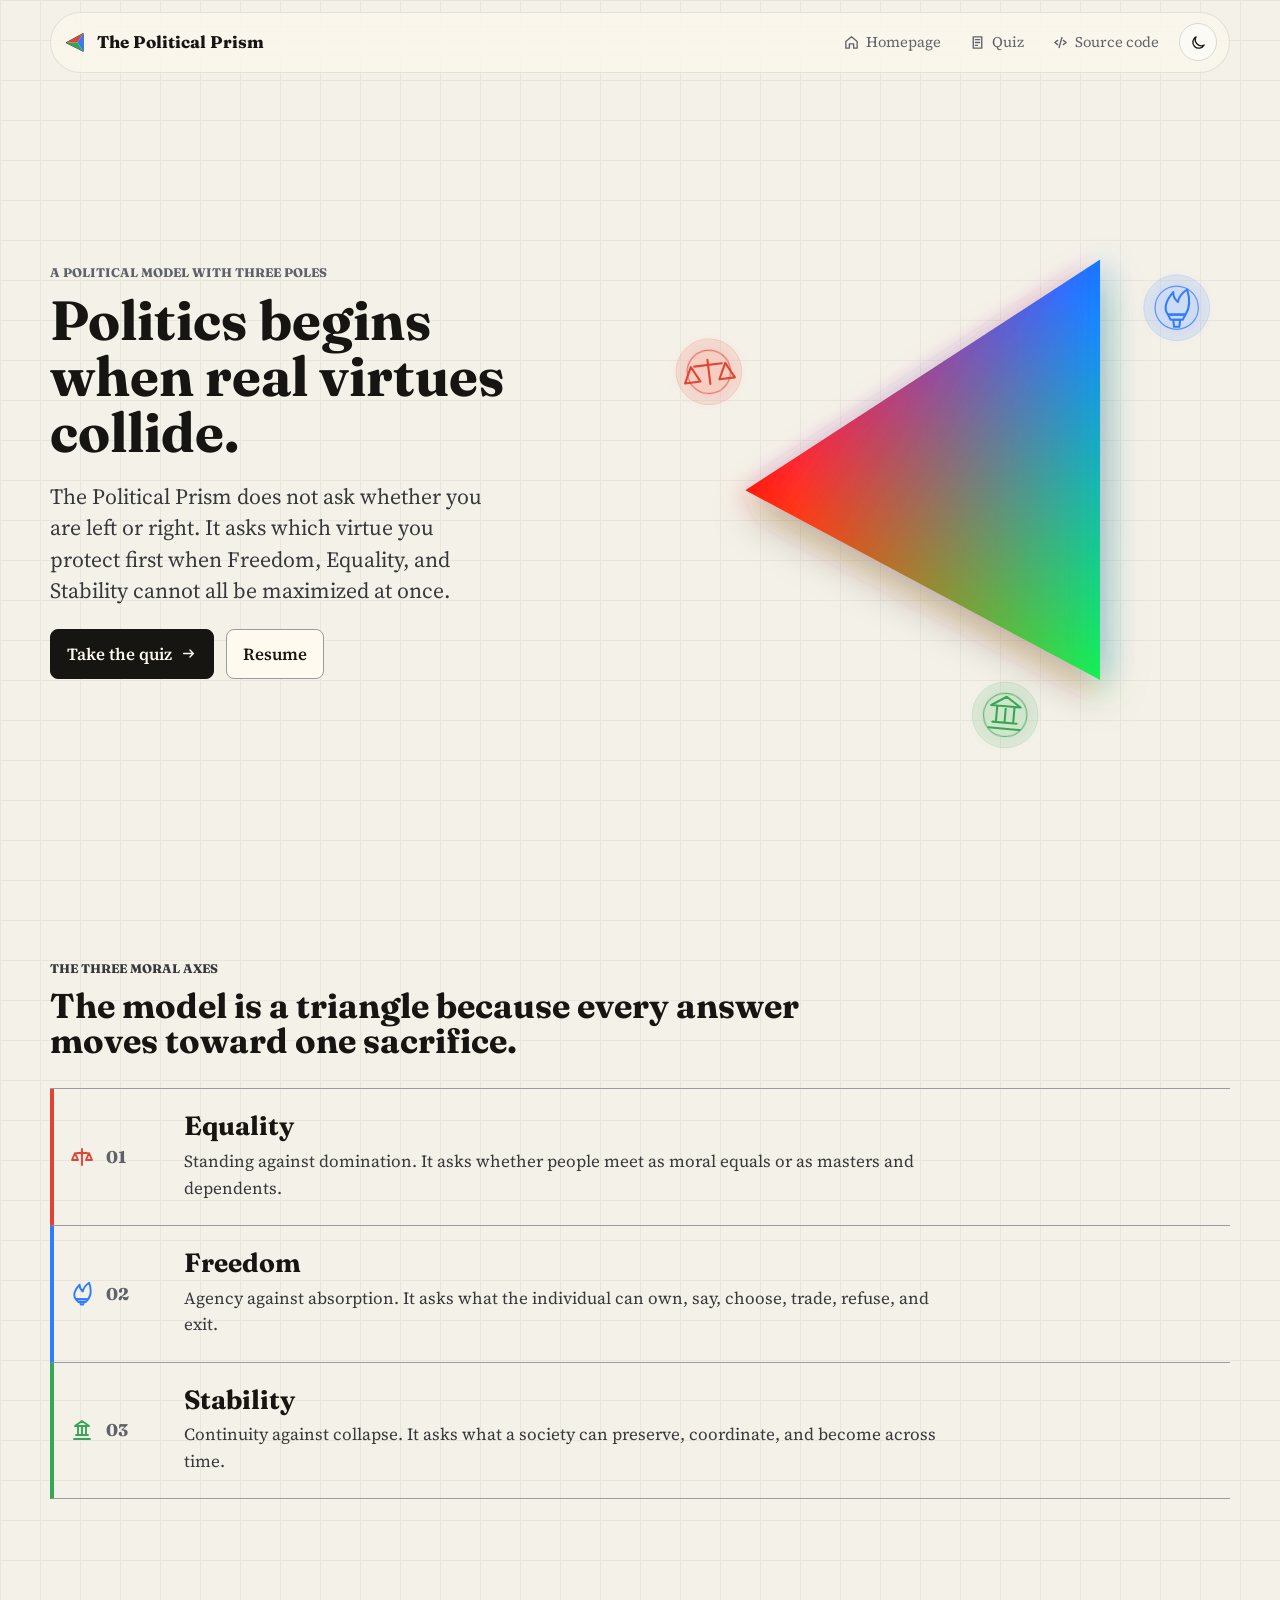
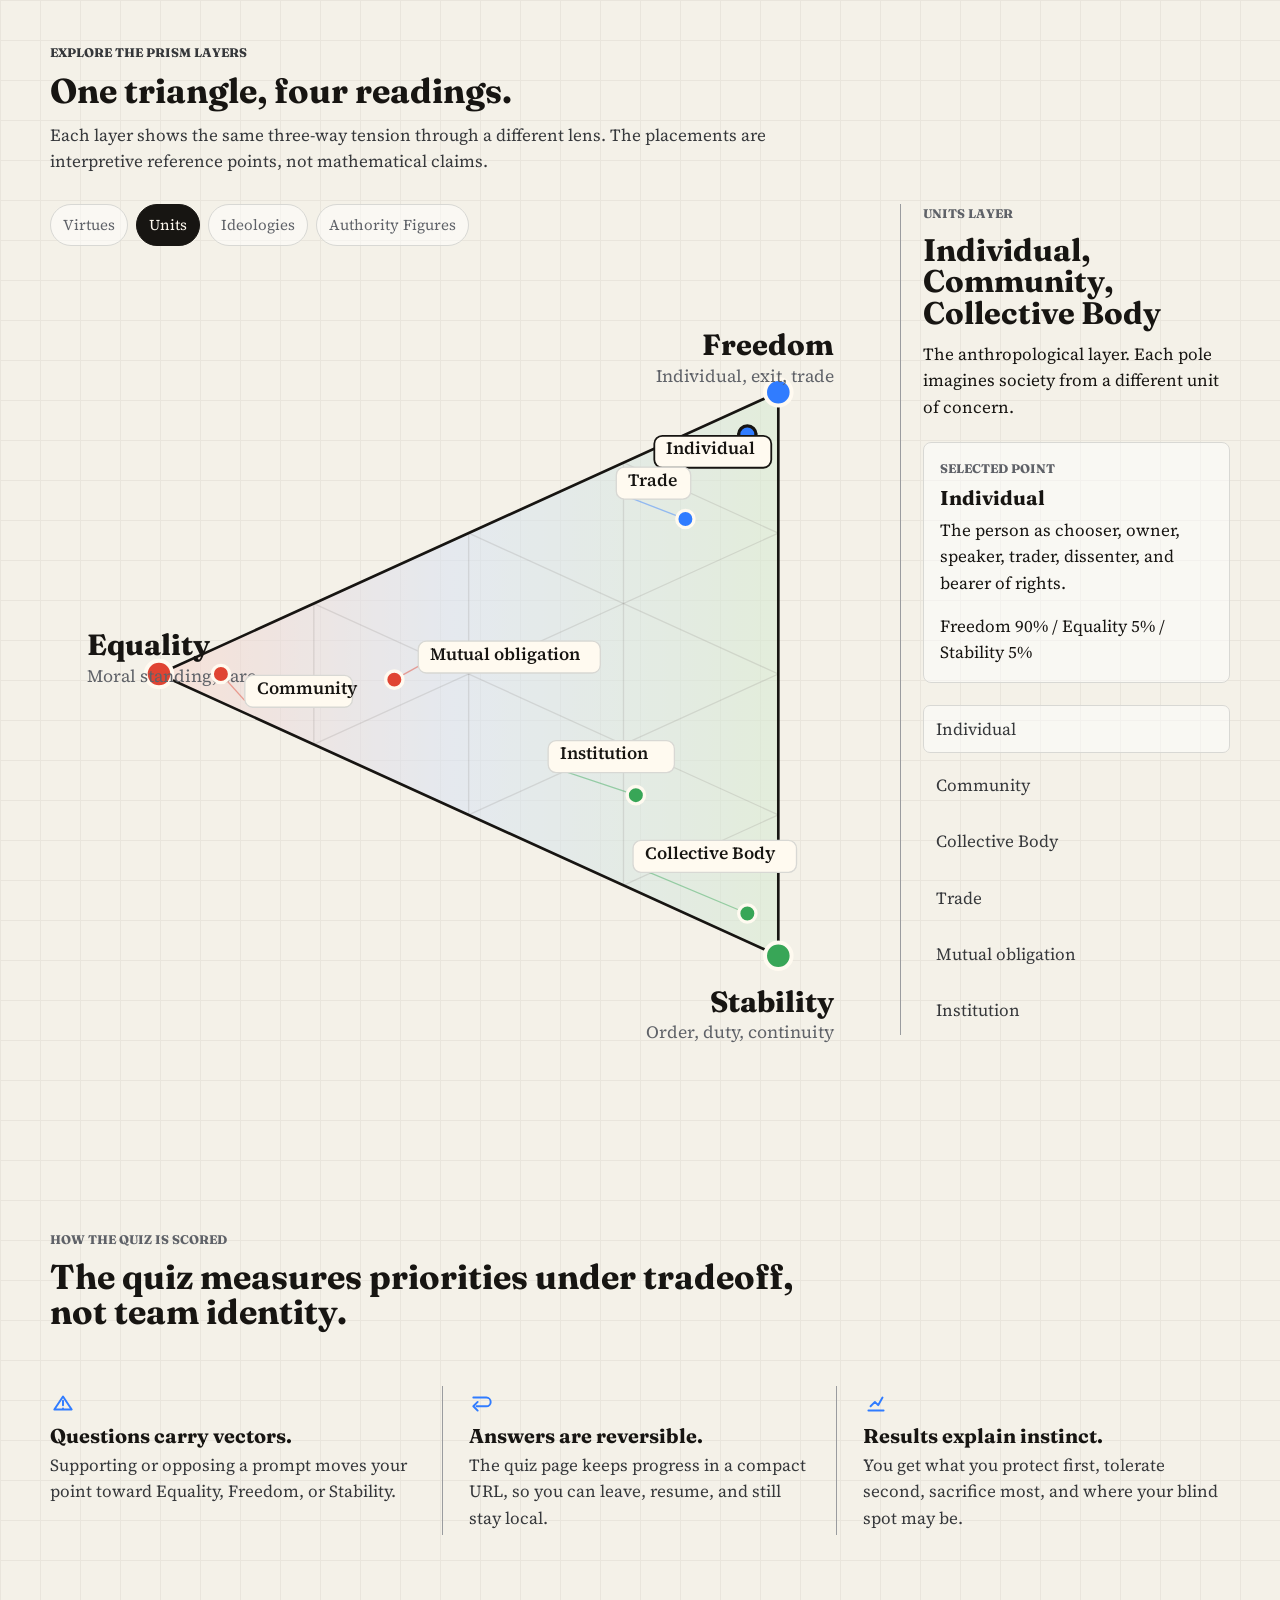
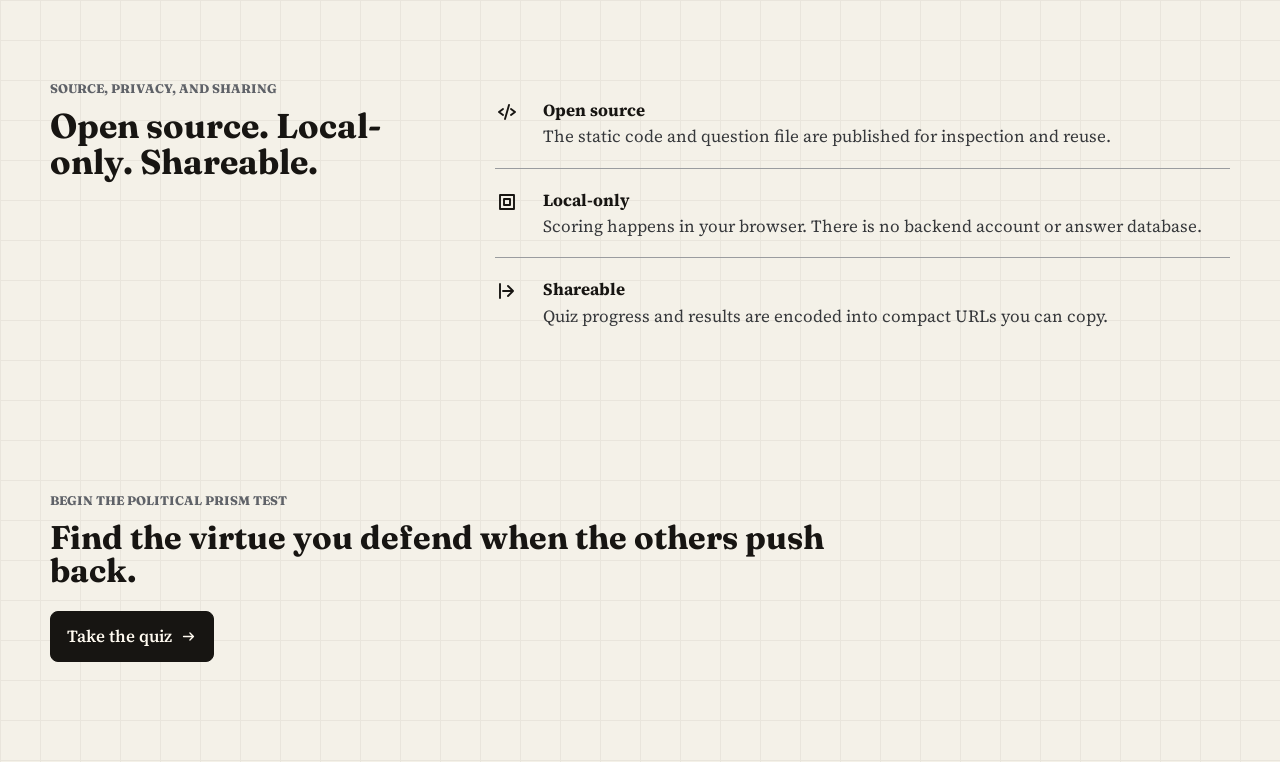
==== commit d9626fec: "Progress redesign..." ====
--- a/site/index.html
+++ b/site/index.html
@@ -67,32 +67,68 @@
             </div>
           </div>
 
-          <div class="hero-prism" aria-label="Animated Political Prism triangle">
-            <svg viewBox="0 0 720 560" role="img" aria-label="Tilted prism with Freedom, Equality, and Stability poles">
+          <div class="hero-prism" aria-label="Animated Political Prism">
+            <svg class="prism-flow" viewBox="0 0 760 560" role="img" aria-labelledby="heroPrismTitle heroPrismDesc">
+              <title id="heroPrismTitle">Three-dimensional Political Prism triangle</title>
+              <desc id="heroPrismDesc">A skewed triangular prism blends red Equality, blue Freedom, and green Stability, with civic symbols scattered around it.</desc>
               <defs>
-                <linearGradient id="heroPrism" x1="10%" y1="50%" x2="90%" y2="50%">
-                  <stop offset="0%" stop-color="#e04432"/>
-                  <stop offset="48%" stop-color="#307cff"/>
-                  <stop offset="100%" stop-color="#38a657"/>
-                </linearGradient>
-                <filter id="heroShadow" x="-20%" y="-20%" width="140%" height="140%">
-                  <feDropShadow dx="0" dy="24" stdDeviation="18" flood-color="#171512" flood-opacity="0.22"/>
+                <radialGradient id="heroPrismGlow" cx="55%" cy="50%" r="58%">
+                  <stop offset="0%" stop-color="#00f6ff" stop-opacity="0.11"/>
+                  <stop offset="42%" stop-color="#277dff" stop-opacity="0.08"/>
+                  <stop offset="74%" stop-color="#ff2d22" stop-opacity="0.06"/>
+                  <stop offset="100%" stop-color="#27ff62" stop-opacity="0"/>
+                </radialGradient>
+                <filter id="heroSoftGlow" x="-45%" y="-45%" width="190%" height="190%">
+                  <feGaussianBlur stdDeviation="10" result="blur"/>
+                  <feColorMatrix in="blur" type="matrix" values="1 0 0 0 0  0 0.94 0 0 0  0 0 1 0 0  0 0 0 0.76 0" result="glow"/>
+                  <feMerge>
+                    <feMergeNode in="glow"/>
+                    <feMergeNode in="SourceGraphic"/>
+                  </feMerge>
+                </filter>
+                <filter id="heroPrismShadow" x="-30%" y="-30%" width="160%" height="160%">
+                  <feDropShadow dx="-16" dy="6" stdDeviation="12" flood-color="#ff2d22" flood-opacity="0.1"/>
+                  <feDropShadow dx="14" dy="-8" stdDeviation="14" flood-color="#307cff" flood-opacity="0.12"/>
+                  <feDropShadow dx="14" dy="14" stdDeviation="14" flood-color="#28d65c" flood-opacity="0.1"/>
+                  <feDropShadow dx="0" dy="20" stdDeviation="20" flood-color="#02060a" flood-opacity="0.28"/>
                 </filter>
               </defs>
-              <g class="hero-prism-tilt" filter="url(#heroShadow)">
-                <polygon class="hero-prism-face" points="82,286 610,84 610,492"/>
-                <line class="hero-prism-line" x1="82" y1="286" x2="610" y2="84"/>
-                <line class="hero-prism-line" x1="82" y1="286" x2="610" y2="492"/>
-                <line class="hero-prism-line" x1="610" y1="84" x2="610" y2="492"/>
-                <path class="hero-prism-trace trace-one" d="M138 286 C280 210 420 155 562 100"/>
-                <path class="hero-prism-trace trace-two" d="M150 294 C292 320 422 410 566 476"/>
-                <path class="hero-prism-trace trace-three" d="M608 118 C512 230 506 346 608 462"/>
-                <circle class="hero-pole equality" cx="82" cy="286" r="10"/>
-                <circle class="hero-pole freedom" cx="610" cy="84" r="10"/>
-                <circle class="hero-pole stability" cx="610" cy="492" r="10"/>
-                <text x="44" y="266" class="hero-axis-label equality">Equality</text>
-                <text x="552" y="58" class="hero-axis-label freedom">Freedom</text>
-                <text x="548" y="532" class="hero-axis-label stability">Stability</text>
+
+              <g class="hero-float">
+                <g class="floating-icons" aria-hidden="true">
+                  <g class="floating-icon equality" transform="translate(158 166) rotate(-7)">
+                    <circle class="icon-halo" r="38"/>
+                    <circle class="icon-shell" r="25"/>
+                    <path class="node-icon" d="M0-14v28M-16-8h32M-20-8l-9 18h18zm40 0-9 18h18z"/>
+                  </g>
+                  <g class="floating-icon freedom" transform="translate(698 92)">
+                    <circle class="icon-halo" r="38"/>
+                    <circle class="icon-shell" r="25"/>
+                    <g class="node-icon torch-node">
+                      <path d="M-10 8C-15.5 2-12.6-8.4-4-18c-.2 4.8 1.6 8.2 5.4 11.4C2.4-12.8 6.4-17.2 12-21c3.3 10.4 3.6 21-2 29z"/>
+                      <path d="M-10 8h20l-3 6H-7z"/>
+                      <path d="M-4 14h8L3 22h-6z"/>
+                    </g>
+                  </g>
+                  <g class="floating-icon stability" transform="translate(500 562) rotate(5)">
+                    <circle class="icon-halo" r="38"/>
+                    <circle class="icon-shell" r="25"/>
+                    <path class="node-icon" d="M-18 16h36M-14 9h28M-10-10v19M0-10v19M10-10v19M-17-10h34L0-21z"/>
+                  </g>
+                </g>
+
+                <g class="prism-stage" aria-hidden="true">
+                  <polygon class="prism-aura" points="178,303 632,8 632,548"/>
+                  <g class="prism-object" filter="url(#heroPrismShadow)">
+                    <foreignObject class="prism-map-object" x="200" y="36" width="410" height="486">
+                      <canvas xmlns="http://www.w3.org/1999/xhtml" class="prism-map-canvas" width="410" height="486" data-prism-map></canvas>
+                    </foreignObject>
+                    <polygon class="prism-face" points="200,303 610,36 610,522"/>
+                    <path class="prism-axis equality" d="M200 303 610 36"/>
+                    <path class="prism-axis freedom" d="M610 36 610 522"/>
+                    <path class="prism-axis stability" d="M610 522 200 303"/>
+                  </g>
+                </g>
               </g>
             </svg>
           </div>
@@ -116,7 +152,11 @@
             </article>
             <article class="axis-line freedom">
               <span class="axis-number">
-                <svg class="axis-symbol" viewBox="0 0 24 24" aria-hidden="true"><path d="M5 12h14M14 7l5 5-5 5M5 5v14"/></svg>
+                <svg class="axis-symbol" viewBox="0 0 24 24" aria-hidden="true">
+                  <path d="M6 17.3C2.7 13.7 4.4 7.6 9.6 2.7c-.1 2.9 1 4.9 3.2 6.8.6-3.7 3-6.4 6.4-8.7 2 6.2 2.2 12.5-1.2 16.5z"/>
+                  <path d="M6 17.3h12L15.8 20H8.2z"/>
+                  <path d="M10 20h4l-.8 2.5h-2.4z"/>
+                </svg>
                 <span>02</span>
               </span>
               <div>
@@ -126,7 +166,7 @@
             </article>
             <article class="axis-line stability">
               <span class="axis-number">
-                <svg class="axis-symbol" viewBox="0 0 24 24" aria-hidden="true"><path d="M12 3 5 6v6c0 4 3 7 7 9 4-2 7-5 7-9V6z"/></svg>
+                <svg class="axis-symbol" viewBox="0 0 24 24" aria-hidden="true"><path d="M4 21h16M6 17h12M8 8v9M12 8v9M16 8v9M5 8h14L12 3z"/></svg>
                 <span>03</span>
               </span>
               <div>
--- a/site/styles.css
+++ b/site/styles.css
@@ -204,12 +204,12 @@
 }
 
 .opening {
-  min-height: auto;
-  display: grid;
-  grid-template-columns: minmax(0, 0.95fr) minmax(360px, 1.05fr);
+  min-height: calc(100svh - 86px);
+  display: grid;
+  grid-template-columns: minmax(340px, 0.82fr) minmax(520px, 1.18fr);
   align-items: center;
   gap: clamp(34px, 5vw, 76px);
-  padding: 76px 0 82px;
+  padding: clamp(48px, 7vh, 84px) 0 clamp(80px, 9vh, 118px);
 }
 
 .kicker,
@@ -333,93 +333,98 @@
 }
 
 .hero-prism {
-  min-height: 420px;
+  min-height: min(620px, calc(100svh - 180px));
   display: grid;
   place-items: center;
+  position: relative;
+  isolation: isolate;
   perspective: 1200px;
 }
 
-.hero-prism svg {
-  width: min(100%, 680px);
+.prism-flow {
+  width: min(100%, 820px);
   height: auto;
   overflow: visible;
 }
 
-.hero-prism-tilt {
+.hero-float {
+  animation: heroFloat 3.8s linear infinite alternate;
+}
+
+.floating-icon {
+  color: var(--ink);
+}
+
+.floating-icon.equality {
+  color: var(--equality);
+}
+
+.floating-icon.freedom {
+  color: var(--freedom);
+}
+
+.floating-icon.stability {
+  color: var(--stability);
+}
+
+.icon-halo {
+  fill: color-mix(in srgb, currentColor 11%, transparent);
+  stroke: color-mix(in srgb, currentColor 18%, transparent);
+  stroke-width: 1;
+}
+
+.icon-shell {
+  fill: color-mix(in srgb, var(--paper-strong) 76%, currentColor 24%);
+  stroke: color-mix(in srgb, currentColor 76%, var(--line));
+  stroke-width: 1.4;
+  filter: url(#heroSoftGlow);
+}
+
+.node-icon {
+  fill: none;
+  stroke: currentColor;
+  stroke-width: 2.4;
+  stroke-linecap: round;
+  stroke-linejoin: round;
+}
+
+.prism-aura {
+  fill: url(#heroPrismGlow);
+  filter: url(#heroSoftGlow);
+  opacity: 0.24;
+}
+
+.prism-object {
+  transform-box: fill-box;
   transform-origin: center;
-  animation: prismFloat 7s ease-in-out infinite;
-}
-
-.hero-prism-face {
-  fill: url(#heroPrism);
-  fill-opacity: 0.78;
-  stroke: var(--ink);
-  stroke-width: 2;
-}
-
-.hero-prism-line {
-  stroke: color-mix(in srgb, var(--ink) 42%, transparent);
-  stroke-width: 1.2;
-}
-
-.hero-prism-trace {
-  fill: none;
-  stroke-width: 2;
-  stroke-dasharray: 12 14;
-  animation: prismDash 8s linear infinite;
-}
-
-.trace-one {
-  stroke: var(--freedom);
-}
-
-.trace-two {
-  stroke: var(--stability);
-  animation-delay: -2s;
-}
-
-.trace-three {
-  stroke: var(--equality);
-  animation-delay: -4s;
-}
-
-.hero-pole {
-  stroke: var(--inverse);
-  stroke-width: 3;
-}
-
-.hero-pole.freedom {
-  fill: var(--freedom);
-}
-
-.hero-pole.equality {
-  fill: var(--equality);
-}
-
-.hero-pole.stability {
-  fill: var(--stability);
-}
-
-.hero-axis-label {
-  fill: var(--ink);
-  font-family: "Fraunces", Georgia, serif;
-  font-size: 26px;
-  font-weight: 750;
-}
-
-@keyframes prismFloat {
-  0%,
-  100% {
-    transform: rotateX(0deg) rotateY(0deg) translateY(0);
-  }
-  50% {
-    transform: rotateX(4deg) rotateY(-5deg) translateY(-10px);
-  }
-}
-
-@keyframes prismDash {
+}
+
+.prism-map-object {
+  overflow: visible;
+}
+
+.prism-map-canvas {
+  display: block;
+  width: 410px;
+  height: 486px;
+  clip-path: polygon(0 54.878%, 100% 0, 100% 100%);
+}
+
+.prism-face {
+  fill: transparent;
+  stroke: none;
+}
+
+.prism-axis {
+  display: none;
+}
+
+@keyframes heroFloat {
+  from {
+    transform: translateY(0);
+  }
   to {
-    stroke-dashoffset: -104;
+    transform: translateY(-14px);
   }
 }
 
@@ -784,7 +789,6 @@
 
 .notes-grid {
   display: grid;
-  border-top: 1px solid var(--line-strong);
 }
 
 .note-row {
@@ -793,7 +797,10 @@
   gap: 14px;
   align-items: start;
   padding: 18px 0;
-  border-bottom: 1px solid var(--line-strong);
+}
+
+.note-row + .note-row {
+  border-top: 1px solid var(--line-strong);
 }
 
 .note-icon {
@@ -861,11 +868,27 @@
 }
 
 .quiz-meta {
-  display: flex;
-  justify-content: space-between;
+  display: grid;
+  grid-template-columns: 1fr auto 1fr;
+  align-items: center;
   gap: 14px;
   color: var(--muted);
   font-size: 0.92rem;
+}
+
+#questionCounter {
+  grid-column: 1;
+  justify-self: start;
+}
+
+#answeredCounter {
+  grid-column: 2;
+  justify-self: center;
+}
+
+#seedBadge {
+  grid-column: 3;
+  justify-self: end;
 }
 
 .progress-track {
@@ -944,6 +967,10 @@
   font-size: 0.94rem;
 }
 
+.quiz-status:empty {
+  display: none;
+}
+
 .results-layout {
   display: grid;
   grid-template-columns: minmax(280px, 0.82fr) minmax(0, 1.18fr);
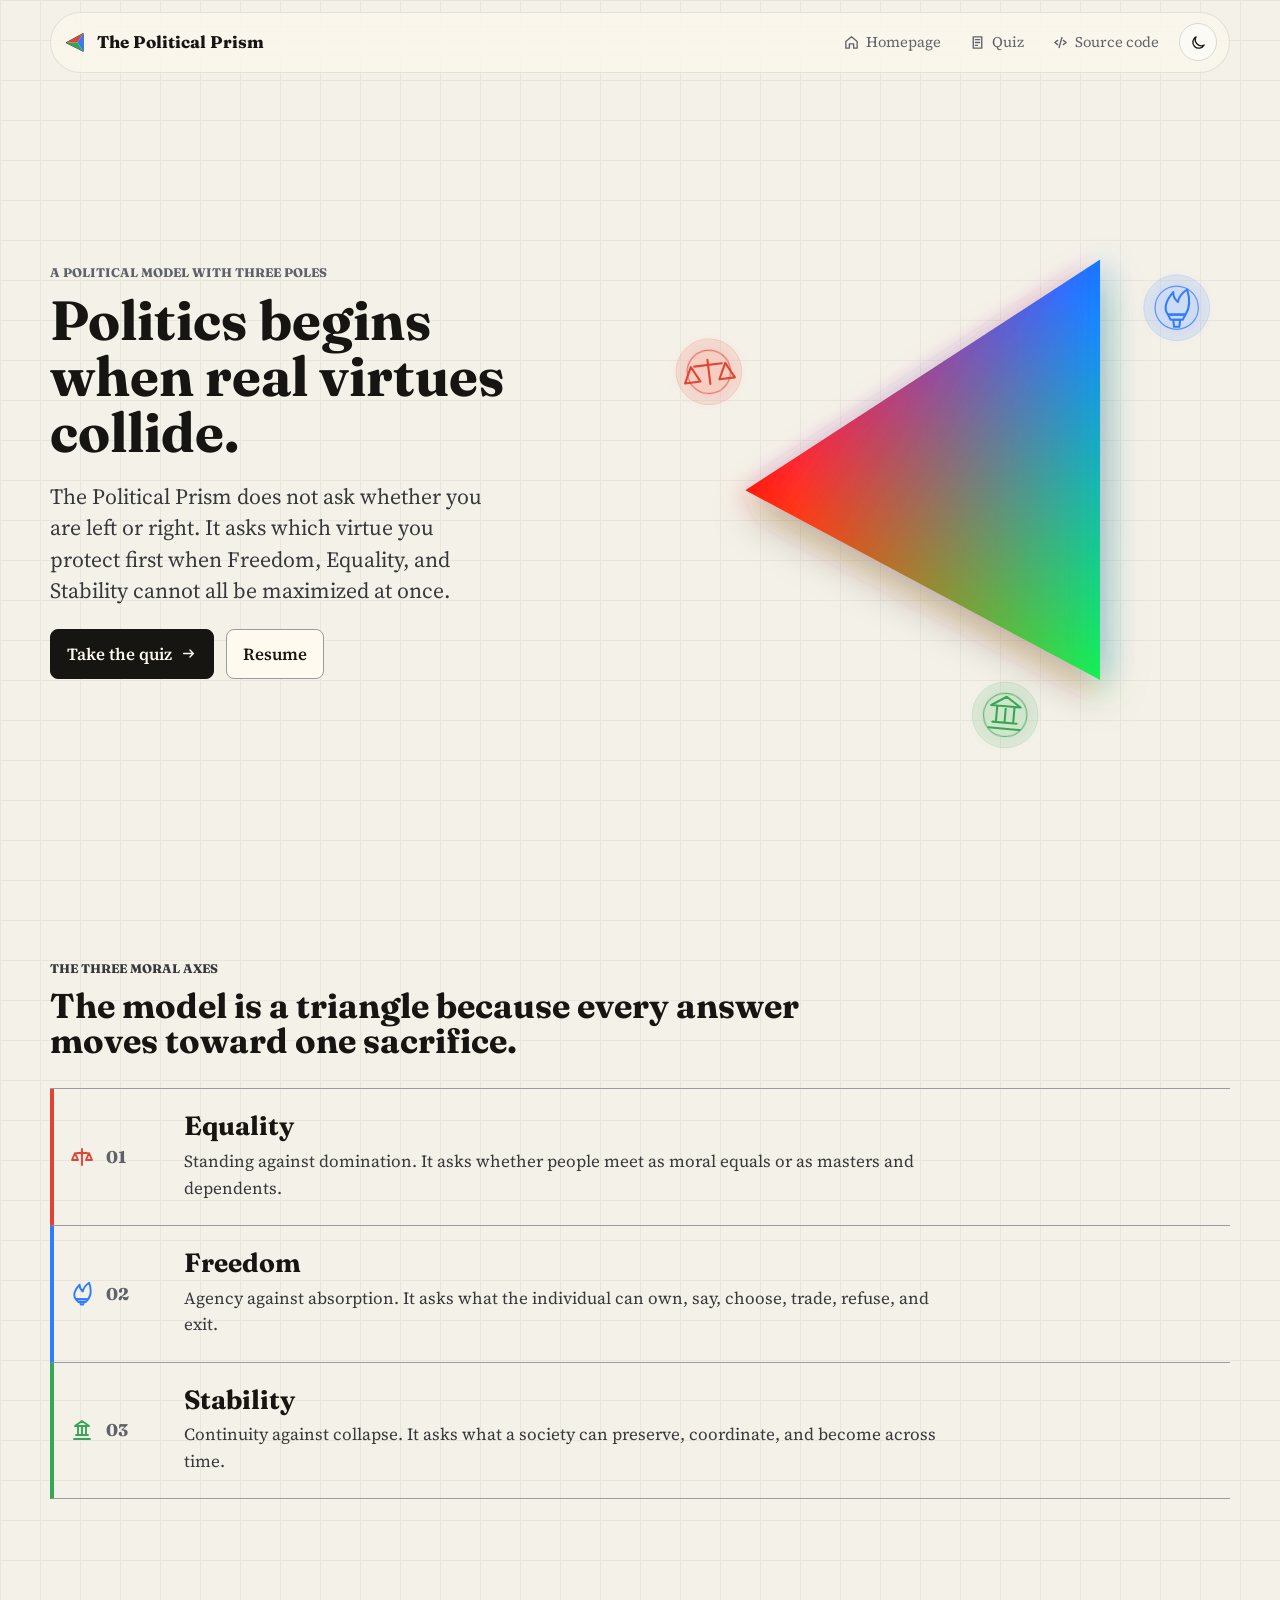
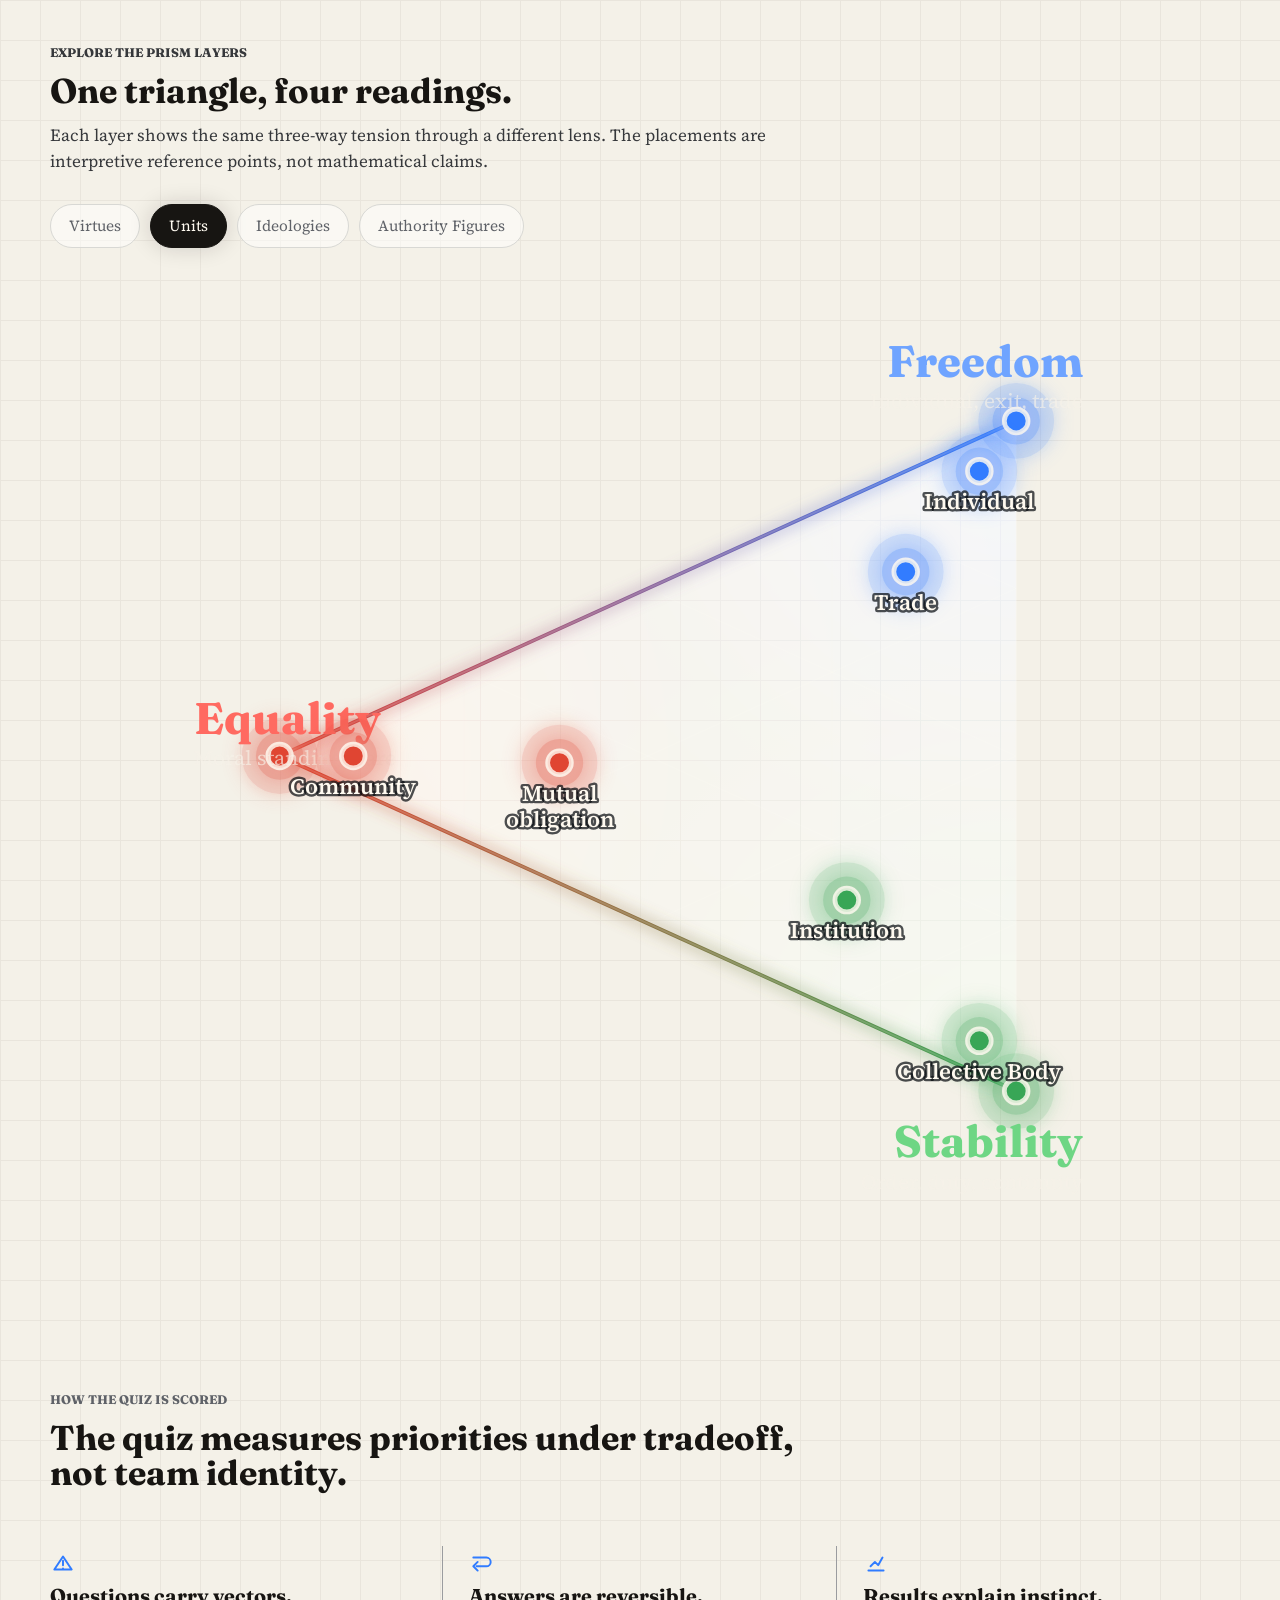
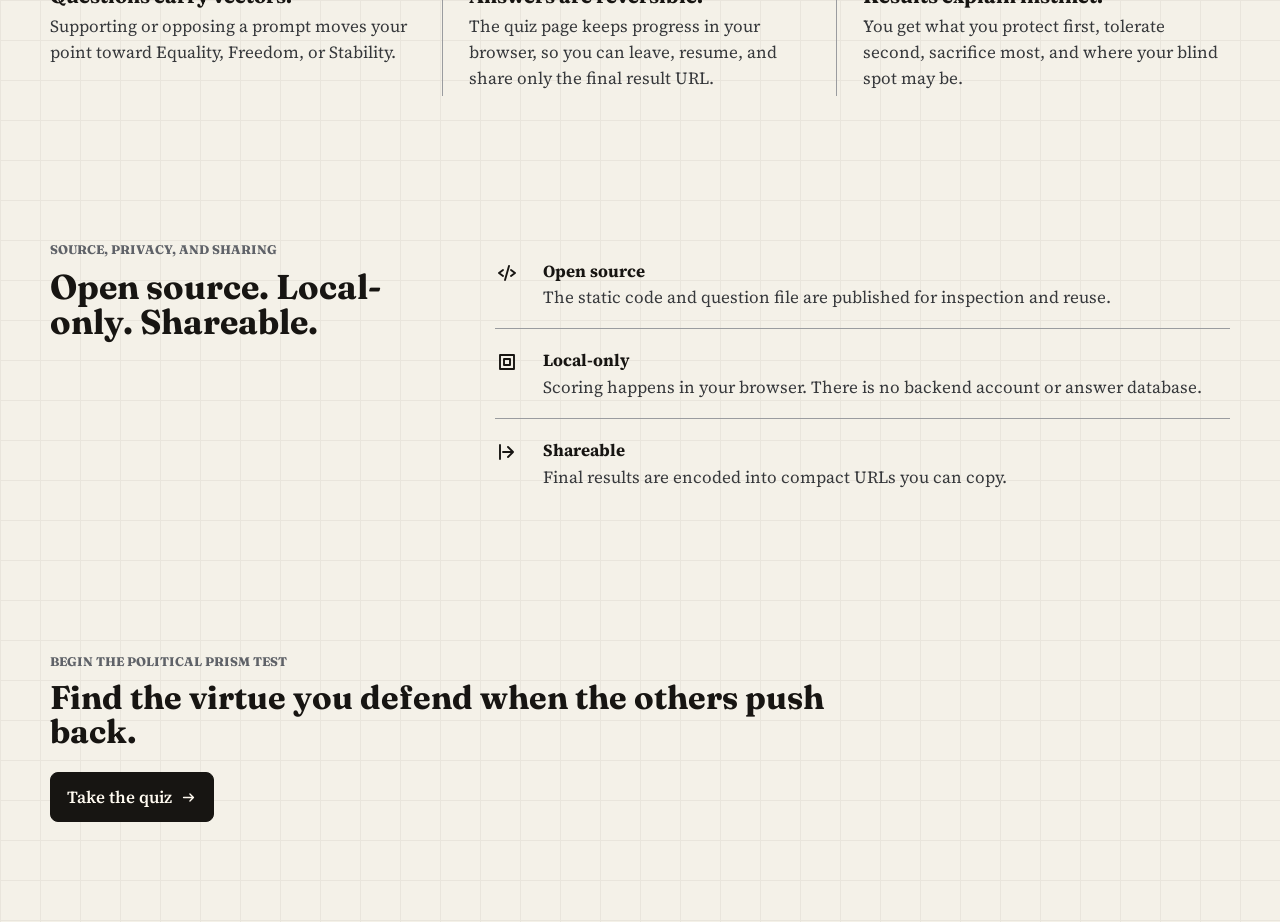
==== commit cbae48a7: "quick save" ====
--- a/site/index.html
+++ b/site/index.html
@@ -186,18 +186,20 @@
             </p>
           </div>
 
-          <div class="triangle-layout">
-            <div class="triangle-board">
+          <div class="triangle-stage">
+            <div class="triangle-controls">
               <div class="view-tabs" role="tablist" aria-label="Triangle view">
                 <button type="button" role="tab" aria-selected="false" data-view="virtues">Virtues</button>
                 <button type="button" role="tab" aria-selected="true" data-view="units">Units</button>
                 <button type="button" role="tab" aria-selected="false" data-view="ideologies">Ideologies</button>
                 <button type="button" role="tab" aria-selected="false" data-view="figures">Authority Figures</button>
               </div>
-              <div id="triangleCanvas" class="triangle-canvas" aria-live="polite"></div>
             </div>
 
-            <aside class="layer-panel" aria-label="Selected prism layer">
+            <div id="triangleCanvas" class="triangle-canvas prism-canvas" aria-live="polite"></div>
+            <svg class="selection-connector" id="selectionConnector" aria-hidden="true" hidden></svg>
+
+            <aside class="layer-panel" aria-label="Selected prism layer" hidden>
               <p class="panel-eyebrow" id="layerEyebrow">Virtues Layer</p>
               <h3 id="layerTitle">Freedom, Equality, Stability</h3>
               <p id="layerDescription"></p>
@@ -228,7 +230,7 @@
               <svg class="measure-icon" viewBox="0 0 24 24" aria-hidden="true"><path d="M4 7h12a4 4 0 0 1 0 8H7"/><path d="m8 11-4 4 4 4"/></svg>
               <div>
                 <h3>Answers are reversible.</h3>
-                <p>The quiz page keeps progress in a compact URL, so you can leave, resume, and still stay local.</p>
+                <p>The quiz page keeps progress in your browser, so you can leave, resume, and share only the final result URL.</p>
               </div>
             </article>
             <article class="measure-row">
@@ -257,7 +259,7 @@
             </article>
             <article class="note-row">
               <svg class="note-icon" viewBox="0 0 24 24" aria-hidden="true"><path d="M8 12h8M13 7l5 5-5 5"/><path d="M5 5v14"/></svg>
-              <p><strong>Shareable</strong><span>Quiz progress and results are encoded into compact URLs you can copy.</span></p>
+              <p><strong>Shareable</strong><span>Final results are encoded into compact URLs you can copy.</span></p>
             </article>
           </div>
         </section>
--- a/site/styles.css
+++ b/site/styles.css
@@ -483,45 +483,84 @@
   max-width: 820px;
 }
 
-.triangle-layout {
-  display: grid;
-  grid-template-columns: minmax(0, 1fr) 330px;
-  gap: 26px;
-  align-items: start;
-}
-
-.triangle-board {
-  min-width: 0;
+.triangle-stage {
+  position: relative;
+  display: grid;
+  gap: 18px;
+  overflow: visible;
+}
+
+.triangle-controls {
+  display: flex;
+  align-items: center;
+  flex-wrap: wrap;
+  gap: 12px;
 }
 
 .view-tabs {
   display: flex;
-  gap: 8px;
+  gap: 10px;
   flex-wrap: wrap;
-  margin-bottom: 16px;
 }
 
 .view-tabs button {
-  min-height: 38px;
-  padding: 8px 12px;
+  min-height: 44px;
+  padding: 9px 18px;
   border: 1px solid var(--line);
   border-radius: 999px;
   background: var(--card);
   color: var(--muted);
   cursor: pointer;
-  font-size: 0.94rem;
-  transition: background 160ms ease, color 160ms ease, border-color 160ms ease;
+  font-size: 0.96rem;
+  transition: background 160ms ease, color 160ms ease, border-color 160ms ease, box-shadow 160ms ease;
+}
+
+.view-tabs button:hover {
+  border-color: var(--ink);
+  color: var(--ink);
 }
 
 .view-tabs button[aria-selected="true"] {
   background: var(--ink);
+  border-color: var(--ink);
+  box-shadow: 0 0 22px color-mix(in srgb, var(--ink) 16%, transparent);
   color: var(--inverse);
-  border-color: var(--ink);
 }
 
 .triangle-canvas {
   min-height: 620px;
   overflow: visible;
+}
+
+.prism-canvas {
+  position: relative;
+  width: min(980px, 100%);
+  margin: 0 auto;
+}
+
+.selection-connector {
+  position: absolute;
+  inset: 0;
+  z-index: 7;
+  width: 100%;
+  height: 100%;
+  overflow: visible;
+  pointer-events: none;
+}
+
+.selection-connector-line {
+  fill: none;
+  stroke: var(--ink);
+  stroke-width: 1.7;
+  stroke-linecap: round;
+  stroke-linejoin: round;
+  opacity: 0.78;
+  filter: drop-shadow(0 0 6px color-mix(in srgb, var(--ink) 32%, transparent));
+}
+
+.selection-connector-arrow {
+  fill: var(--ink);
+  opacity: 0.84;
 }
 
 .triangle-canvas svg {
@@ -531,91 +570,146 @@
   overflow: visible;
 }
 
+.tri-wash {
+  opacity: 0.95;
+}
+
+.tri-wash-equality,
+.tri-wash-freedom,
+.tri-wash-stability {
+  mix-blend-mode: screen;
+}
+
 .tri-boundary {
-  fill: color-mix(in srgb, var(--paper-strong) 42%, transparent);
-  stroke: var(--ink);
-  stroke-width: 2;
+  fill: none;
+  stroke: rgba(255, 250, 240, 0.18);
+  stroke-width: 1.2;
+}
+
+.tri-edge {
+  stroke-width: 2.4;
+  stroke-linecap: round;
+  filter: url(#edgeGlow);
 }
 
 .tri-grid {
-  stroke: color-mix(in srgb, var(--ink) 18%, transparent);
-  stroke-width: 1;
+  stroke: rgba(255, 250, 240, 0.1);
+  stroke-width: 0.8;
 }
 
 .tri-axis-label {
-  fill: var(--ink);
   font-family: "Fraunces", Georgia, serif;
-  font-size: 22px;
+  font-size: 28px;
   font-weight: 750;
   letter-spacing: 0;
 }
 
+.tri-axis-freedom {
+  fill: #6fa4ff;
+}
+
+.tri-axis-equality {
+  fill: #ff6a61;
+}
+
+.tri-axis-stability {
+  fill: #6ed684;
+}
+
 .tri-axis-note {
-  fill: var(--muted);
+  fill: rgba(246, 241, 232, 0.66);
   font-size: 13px;
 }
 
 .tri-node {
   cursor: pointer;
-}
-
-.tri-node-dot {
-  stroke: var(--inverse);
-  stroke-width: 2.5;
-}
-
-.tri-node-label-bg {
-  fill: var(--paper-strong);
-  stroke: var(--line);
+  outline: none;
+}
+
+.tri-dot-aura {
+  opacity: 0.2;
+  filter: url(#nodeGlow);
+}
+
+.tri-dot-glow {
+  opacity: 0.34;
+  filter: url(#nodeGlow);
+}
+
+.tri-dot-core {
+  stroke: rgba(255, 250, 240, 0.82);
+  stroke-width: 3;
+  filter: url(#nodeGlow);
+  transition: stroke-width 160ms ease, r 160ms ease;
 }
 
 .tri-node-label {
-  fill: var(--ink);
-  font-size: 13px;
+  fill: #fffaf0;
+  font-size: 14px;
   font-weight: 600;
-}
-
-.tri-node:hover .tri-node-label-bg,
-.tri-node.is-selected .tri-node-label-bg {
-  stroke: var(--ink);
-  stroke-width: 1.35;
-}
-
-.tri-node:hover .tri-node-dot,
-.tri-node.is-selected .tri-node-dot {
-  stroke: var(--ink);
+  paint-order: stroke;
+  stroke: rgba(8, 12, 16, 0.72);
+  stroke-width: 3px;
+  stroke-linejoin: round;
+}
+
+.tri-node:hover .tri-dot-core,
+.tri-node:focus .tri-dot-core,
+.tri-node.is-selected .tri-dot-core {
+  stroke: #fffaf0;
+  stroke-width: 4;
 }
 
 .tri-result-ring {
   fill: none;
-  stroke: var(--ink);
+  stroke: #fffaf0;
   stroke-width: 3;
   stroke-dasharray: 8 5;
+  filter: url(#nodeGlow);
 }
 
 .layer-panel {
-  position: sticky;
-  top: 90px;
-  padding-left: 22px;
-  border-left: 1px solid var(--line-strong);
-}
-
-.layer-panel h3 {
-  margin-bottom: 12px;
-  font-size: 1.95rem;
+  position: absolute;
+  top: 96px;
+  left: 28px;
+  z-index: 8;
+  width: min(390px, calc(100% - 56px));
+  height: 240px;
+  margin: 0;
+  padding: 18px 20px;
+  overflow: auto;
+  border: 1px solid color-mix(in srgb, var(--line-strong) 74%, transparent);
+  border-radius: var(--radius);
+  background: color-mix(in srgb, var(--paper-strong) 86%, transparent);
+  box-shadow: var(--shadow);
+  backdrop-filter: blur(14px);
+}
+
+.result-prism .layer-panel {
+  top: 28px;
+}
+
+.layer-panel > .panel-eyebrow,
+.layer-panel > h3,
+.layer-panel > #layerDescription {
+  display: none;
 }
 
 .selected-point {
-  margin: 22px 0;
-  padding: 16px;
-  border: 1px solid var(--line);
-  border-radius: var(--radius);
-  background: var(--card);
+  margin: 0;
+  padding: 0;
+  border: 0;
+  background: transparent;
 }
 
 .selected-point h4 {
   margin-bottom: 8px;
-  font-size: 1.25rem;
+  color: var(--ink);
+  font-size: 1.08rem;
+}
+
+.selected-point p {
+  color: var(--soft-text);
 }
 
 .selected-point p:last-child,
@@ -623,26 +717,12 @@
   margin-bottom: 0;
 }
 
+.mix-line {
+  font-size: 0.94rem;
+}
+
 .point-list {
-  display: grid;
-  gap: 8px;
-}
-
-.point-list button {
-  width: 100%;
-  text-align: left;
-  padding: 10px 12px;
-  border: 1px solid transparent;
-  border-radius: 7px;
-  background: transparent;
-  color: var(--soft-text);
-  cursor: pointer;
-}
-
-.point-list button:hover,
-.point-list button.is-selected {
-  border-color: var(--line);
-  background: var(--card);
+  display: none;
 }
 
 .axis-lines {
@@ -1021,13 +1101,16 @@
 }
 
 .result-triangle {
-  width: min(960px, 100%);
-  max-width: 960px;
-  margin: 10px auto 34px;
+  width: 100%;
+  margin: 10px 0 34px;
 }
 
 .triangle-canvas.result-only {
   min-height: 0;
+}
+
+.result-prism {
+  min-height: 640px;
 }
 
 .result-reading dl {
@@ -1058,7 +1141,6 @@
 
 @media (max-width: 980px) {
   .opening,
-  .triangle-layout,
   .results-layout,
   .site-notes,
   .quiz-explain {
@@ -1068,12 +1150,6 @@
   .opening {
     min-height: auto;
     padding-top: 44px;
-  }
-
-  .layer-panel {
-    position: static;
-    padding-left: 0;
-    border-left: 0;
   }
 
   .triangle-canvas {
@@ -1133,6 +1209,19 @@
     min-height: 320px;
   }
 
+  .view-tabs button {
+    min-height: 40px;
+    padding: 8px 13px;
+  }
+
+  .tri-axis-label {
+    font-size: 22px;
+  }
+
+  .tri-axis-note {
+    font-size: 12px;
+  }
+
   #questionText {
     font-size: 1.5rem;
   }
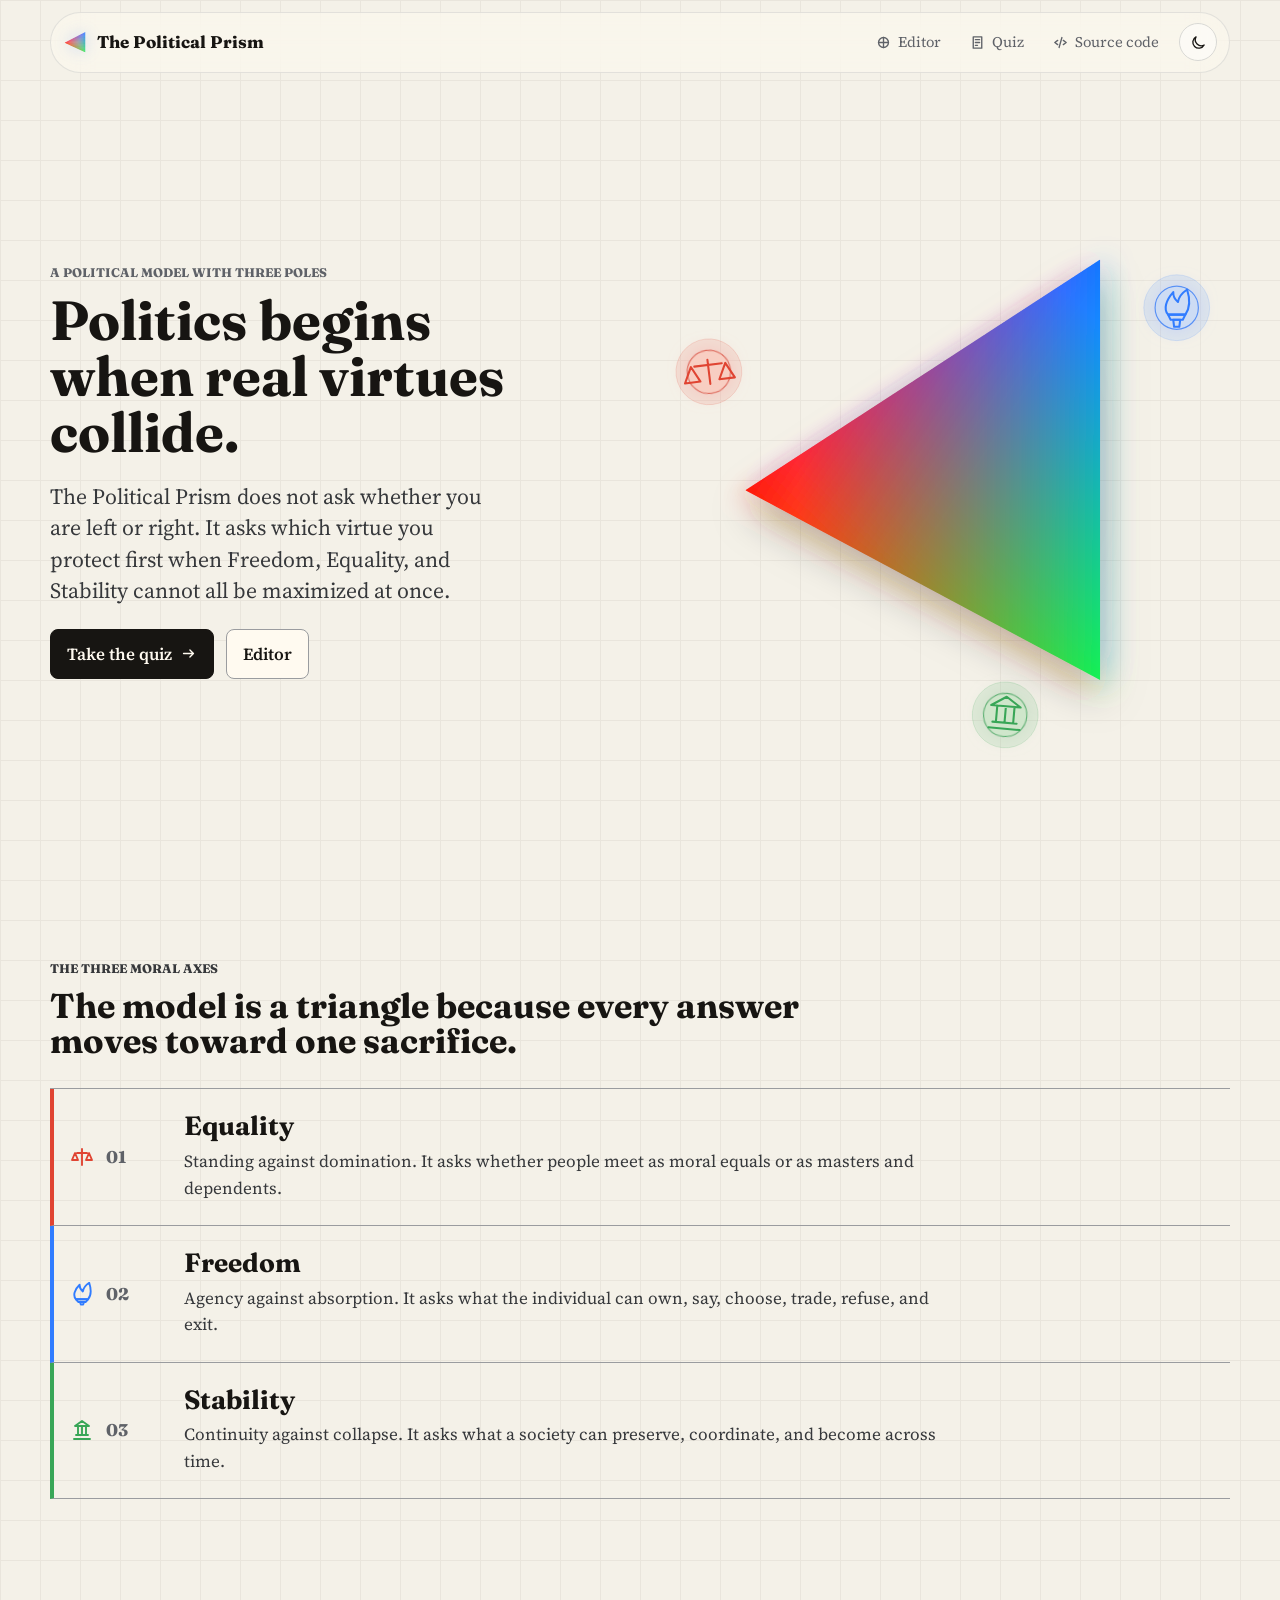
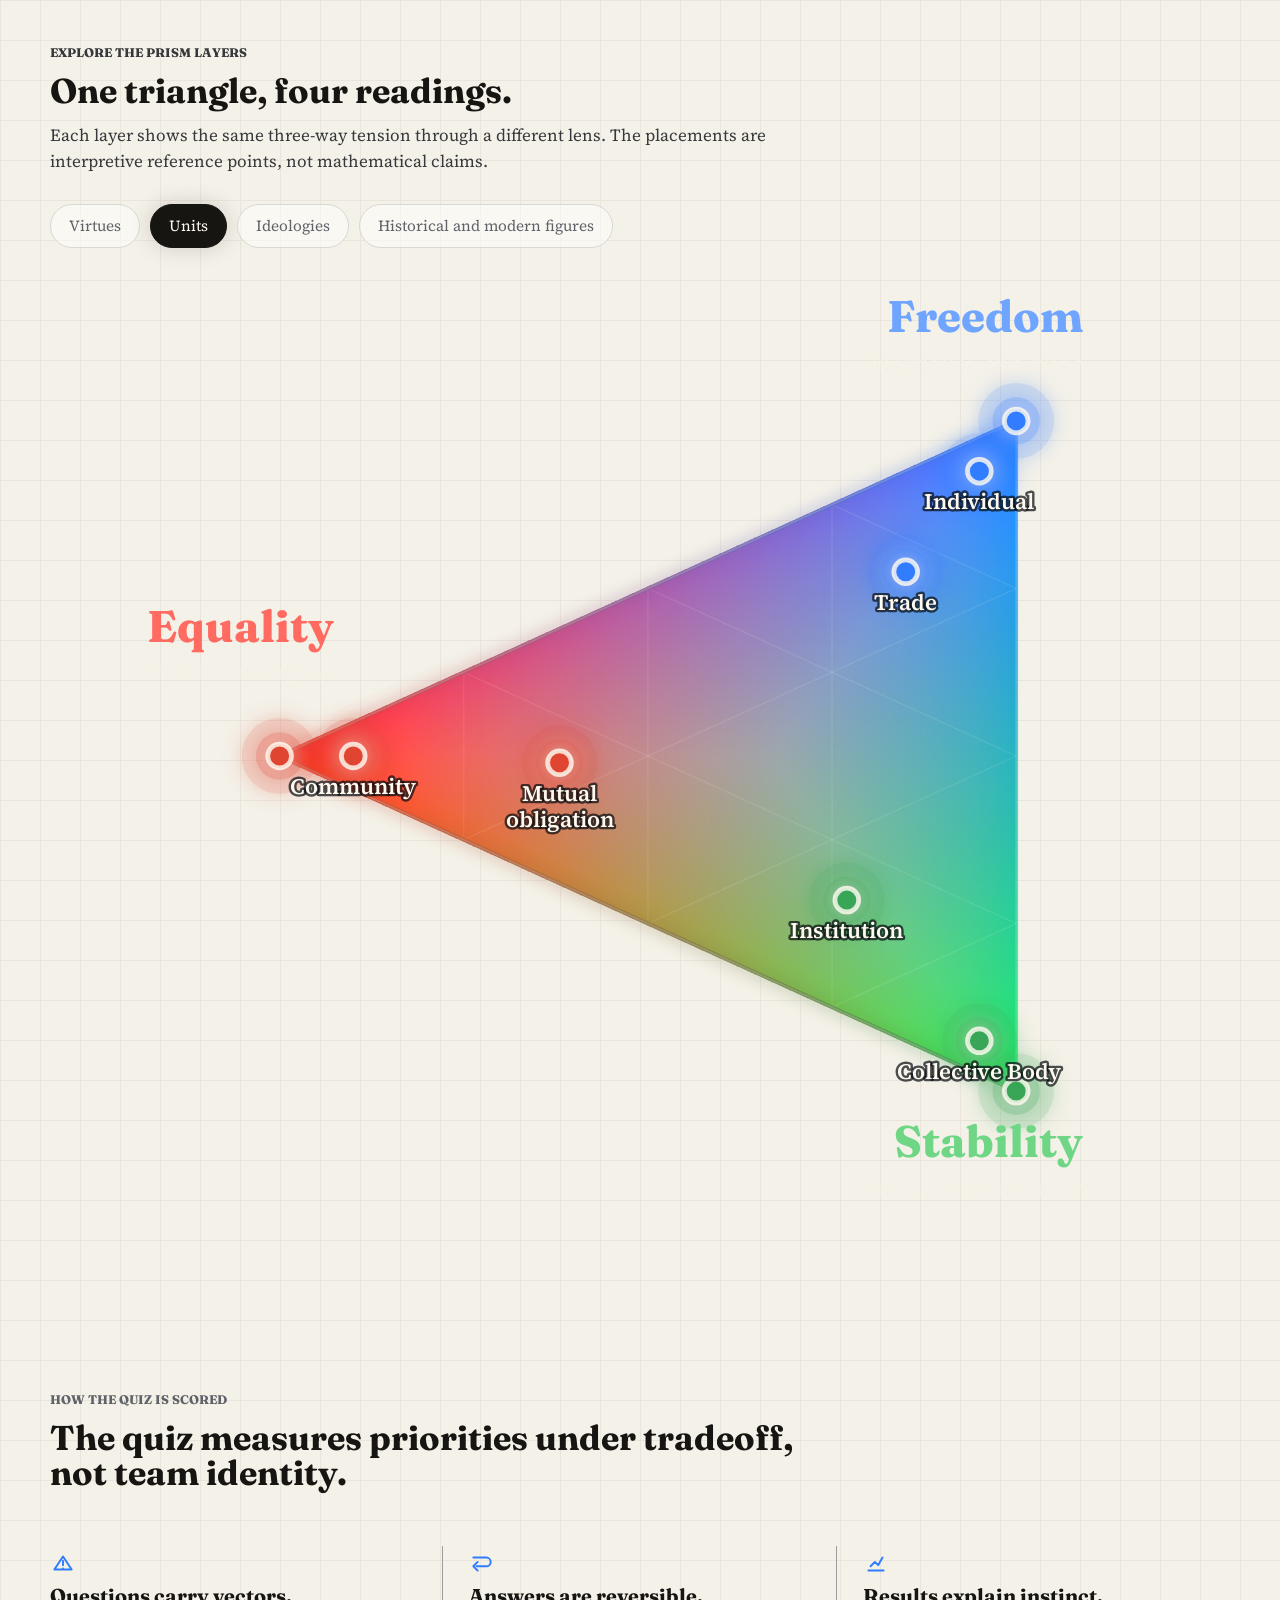
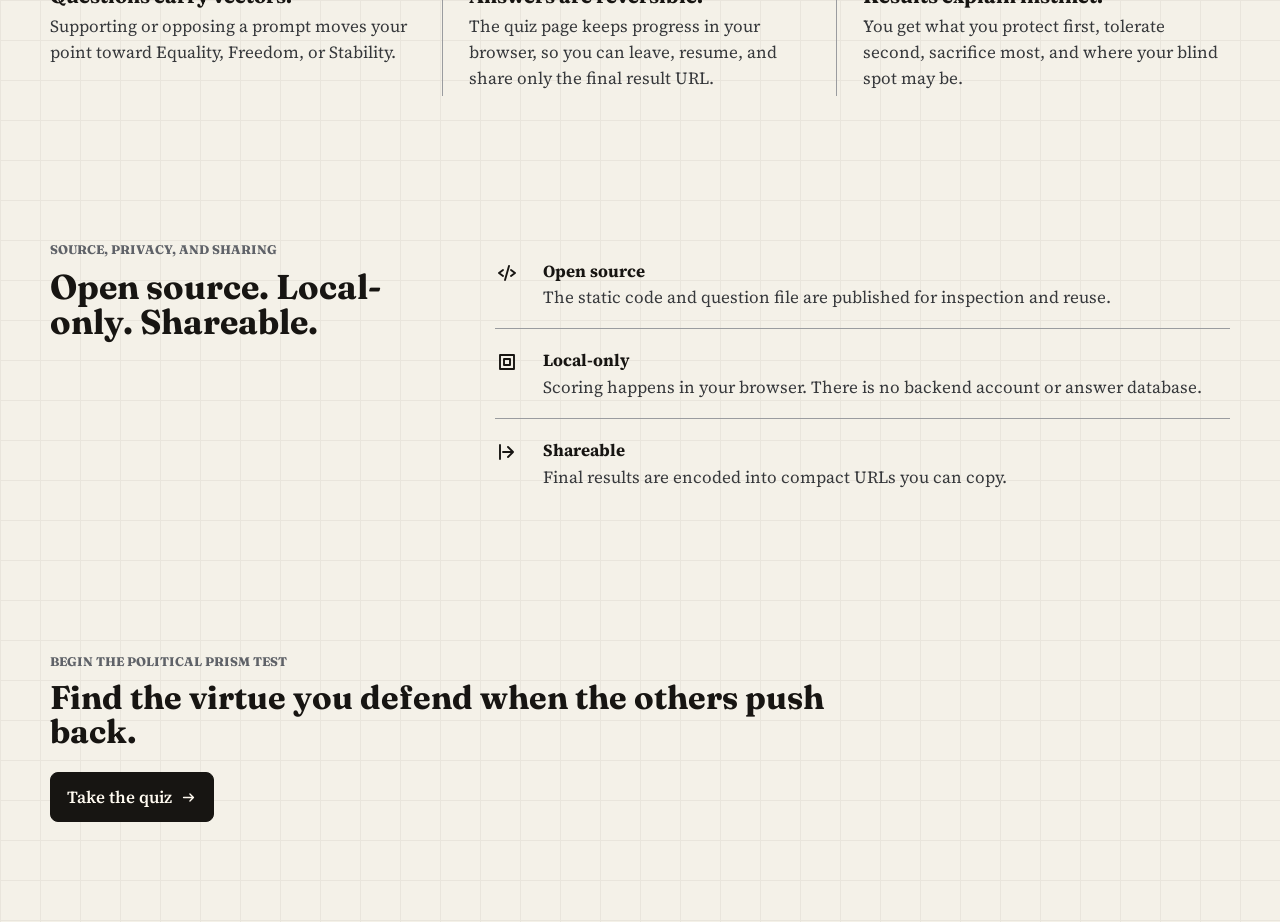
==== commit ef198c00: "Editor page, Rework results" ====
--- a/site/index.html
+++ b/site/index.html
@@ -20,19 +20,14 @@
     <div class="page-shell">
       <header class="site-header" aria-label="Site header">
         <a class="brand" href="./" aria-label="The Political Prism home">
-          <svg class="brand-mark" viewBox="0 0 64 64" aria-hidden="true">
-            <path class="mark-outline" d="M8 34 54 9 54 57Z"/>
-            <path class="mark-equality" d="M8 34 38.67 33.33 54 9Z"/>
-            <path class="mark-freedom" d="M54 9 38.67 33.33 54 57Z"/>
-            <path class="mark-stability" d="M54 57 38.67 33.33 8 34Z"/>
-          </svg>
+          <img class="brand-mark" src="favicon.svg" alt="" aria-hidden="true">
           <span>The Political Prism</span>
         </a>
         <div class="header-actions">
           <nav class="nav-links" aria-label="Primary navigation">
-            <a href="./" aria-current="page">
-              <svg class="nav-icon" viewBox="0 0 24 24" aria-hidden="true"><path d="M4 10.5 12 4l8 6.5V20h-5v-6H9v6H4z"/></svg>
-              <span>Homepage</span>
+            <a href="editor.html">
+              <svg class="nav-icon" viewBox="0 0 24 24" aria-hidden="true"><path d="M12 5v14M5 12h14"/><circle cx="12" cy="12" r="7"/></svg>
+              <span>Editor</span>
             </a>
             <a href="quiz.html">
               <svg class="nav-icon" viewBox="0 0 24 24" aria-hidden="true"><path d="M6 4h12v16H6z"/><path d="M9 8h6M9 12h6M9 16h3"/></svg>
@@ -63,7 +58,7 @@
                 <span>Take the quiz</span>
                 <svg class="button-icon" viewBox="0 0 24 24" aria-hidden="true"><path d="M5 12h14M14 7l5 5-5 5"/></svg>
               </a>
-              <a class="command ghost" id="resumeHomeLink" href="quiz.html">Resume</a>
+              <a class="command ghost" href="editor.html">Editor</a>
             </div>
           </div>
 
@@ -192,7 +187,7 @@
                 <button type="button" role="tab" aria-selected="false" data-view="virtues">Virtues</button>
                 <button type="button" role="tab" aria-selected="true" data-view="units">Units</button>
                 <button type="button" role="tab" aria-selected="false" data-view="ideologies">Ideologies</button>
-                <button type="button" role="tab" aria-selected="false" data-view="figures">Authority Figures</button>
+                <button type="button" role="tab" aria-selected="false" data-view="figures">Historical and modern figures</button>
               </div>
             </div>
 
--- a/site/styles.css
+++ b/site/styles.css
@@ -118,24 +118,19 @@
   width: 24px;
   height: 24px;
   display: block;
+  isolation: isolate;
+  filter: drop-shadow(0 0 8px rgba(48, 124, 255, 0.24));
 }
 
 .mark-outline {
   fill: none;
-  stroke: var(--ink);
-  stroke-width: 2;
-}
-
-.mark-equality {
-  fill: var(--equality);
-}
-
-.mark-freedom {
-  fill: var(--freedom);
-}
-
-.mark-stability {
-  fill: var(--stability);
+  stroke: color-mix(in srgb, var(--ink) 68%, transparent);
+  stroke-width: 2.4;
+  stroke-linejoin: round;
+}
+
+.mark-wash {
+  mix-blend-mode: screen;
 }
 
 .header-actions {
@@ -530,6 +525,8 @@
 .triangle-canvas {
   min-height: 620px;
   overflow: visible;
+  -webkit-user-select: none;
+  user-select: none;
 }
 
 .prism-canvas {
@@ -564,20 +561,24 @@
 }
 
 .triangle-canvas svg {
+  position: relative;
+  z-index: 1;
   display: block;
   width: 100%;
   height: auto;
   overflow: visible;
-}
-
-.tri-wash {
-  opacity: 0.95;
-}
-
-.tri-wash-equality,
-.tri-wash-freedom,
-.tri-wash-stability {
-  mix-blend-mode: screen;
+  -webkit-user-select: none;
+  user-select: none;
+}
+
+.tri-gradient-canvas {
+  position: absolute;
+  inset: 0;
+  z-index: 0;
+  display: block;
+  width: 100%;
+  height: auto;
+  pointer-events: none;
 }
 
 .tri-boundary {
@@ -589,6 +590,7 @@
 .tri-edge {
   stroke-width: 2.4;
   stroke-linecap: round;
+  opacity: 0.9;
   filter: url(#edgeGlow);
 }
 
@@ -651,6 +653,8 @@
   stroke: rgba(8, 12, 16, 0.72);
   stroke-width: 3px;
   stroke-linejoin: round;
+  -webkit-user-select: none;
+  user-select: none;
 }
 
 .tri-node:hover .tri-dot-core,
@@ -670,13 +674,14 @@
 
 .layer-panel {
   position: absolute;
-  top: 96px;
+  top: 118px;
   left: 28px;
   z-index: 8;
   width: min(390px, calc(100% - 56px));
-  height: 240px;
+  height: auto;
+  max-height: 178px;
   margin: 0;
-  padding: 18px 20px;
+  padding: 14px 18px;
   overflow: auto;
   border: 1px solid color-mix(in srgb, var(--line-strong) 74%, transparent);
   border-radius: var(--radius);
@@ -686,7 +691,7 @@
 }
 
 .result-prism .layer-panel {
-  top: 28px;
+  top: 56px;
 }
 
 .layer-panel > .panel-eyebrow,
@@ -703,12 +708,13 @@
 }
 
 .selected-point h4 {
-  margin-bottom: 8px;
+  margin-bottom: 6px;
   color: var(--ink);
   font-size: 1.08rem;
 }
 
 .selected-point p {
+  margin-bottom: 10px;
   color: var(--soft-text);
 }
 
@@ -1051,26 +1057,187 @@
   display: none;
 }
 
-.results-layout {
-  display: grid;
-  grid-template-columns: minmax(280px, 0.82fr) minmax(0, 1.18fr);
-  gap: 28px;
+.result-overview {
+  display: grid;
+  grid-template-columns: minmax(0, 1.05fr) minmax(320px, 0.95fr);
+  gap: 18px;
+  margin: 4px 0 24px;
+}
+
+.result-name-card,
+.result-score-card {
+  min-width: 0;
+  padding: 20px 22px;
+  border: 1px solid color-mix(in srgb, var(--line-strong) 72%, transparent);
+  border-radius: var(--radius);
+  background: color-mix(in srgb, var(--card-strong) 76%, transparent);
+}
+
+.result-name-card h2 {
+  margin-bottom: 10px;
+  font-size: clamp(2rem, 4vw, 3.3rem);
+}
+
+.result-name-card p:last-child {
+  margin-bottom: 0;
+  color: var(--soft-text);
+  font-size: 1.08rem;
+  line-height: 1.45;
+}
+
+.result-score-order {
+  display: grid;
+  gap: 10px;
+  margin: 0;
+  padding: 0;
+  list-style: none;
+}
+
+.result-score-order li {
+  display: grid;
+  grid-template-columns: auto minmax(0, 1fr) auto;
+  align-items: center;
+  gap: 12px;
+  padding: 10px 0;
+  border-top: 1px solid var(--line);
+}
+
+.result-score-order li:first-child {
+  border-top: 0;
+}
+
+.order-rank {
+  width: 28px;
+  height: 28px;
+  display: inline-grid;
+  place-items: center;
+  border: 1px solid var(--line-strong);
+  border-radius: 999px;
+  color: var(--muted);
+  font-family: "Fraunces", Georgia, serif;
+  font-size: 0.88rem;
+}
+
+.result-score-order strong,
+.result-score-order small,
+.result-score-order em {
+  display: block;
+}
+
+.result-score-order small {
+  color: var(--muted);
+  font-size: 0.88rem;
+}
+
+.result-score-order em {
+  color: var(--ink);
+  font-family: "Fraunces", Georgia, serif;
+  font-style: normal;
+  font-weight: 750;
+}
+
+.result-layer-controls {
+  justify-content: center;
+  margin-bottom: 4px;
+}
+
+.result-report {
+  display: grid;
+  grid-template-columns: minmax(0, 1.34fr) minmax(280px, 0.66fr);
+  gap: clamp(24px, 4vw, 46px);
   align-items: start;
-  margin-top: 20px;
+  margin-top: 30px;
 }
 
 .result-bars,
 .result-reading {
-  border: 1px solid var(--line);
-  border-radius: var(--radius);
-  background: var(--card);
-  padding: 22px;
+  min-width: 0;
+}
+
+.result-reading {
+  display: grid;
+  gap: clamp(30px, 4vw, 44px);
+}
+
+.result-bars {
+  position: sticky;
+  top: 92px;
+  padding-left: 24px;
+  border-left: 1px solid var(--line-strong);
+}
+
+.result-bars h2 {
+  margin-bottom: 10px;
+  font-size: 1.55rem;
+}
+
+.score-note {
+  margin-bottom: 20px;
+  color: var(--soft-text);
+  font-size: 0.96rem;
+}
+
+.evidence-block {
+  padding-top: 16px;
+  border-top: 1px solid var(--line);
+}
+
+.evidence-block + .evidence-block {
+  margin-top: 24px;
+}
+
+.evidence-block h3 {
+  margin-bottom: 10px;
+  font-size: 1.55rem;
+  line-height: 1.02;
+}
+
+.evidence-list,
+.mini-stat-list {
+  display: grid;
+  gap: 10px;
+  margin: 0;
+  padding: 0;
+  list-style: none;
+}
+
+.evidence-list li {
+  display: grid;
+  gap: 2px;
+}
+
+.evidence-list strong {
+  font-family: "Fraunces", Georgia, serif;
+  line-height: 1.15;
+}
+
+.evidence-list span,
+.mini-stat-list span {
+  color: var(--soft-text);
+  font-size: 0.94rem;
+}
+
+.mini-stat-list li {
+  display: flex;
+  justify-content: space-between;
+  gap: 14px;
+  padding-top: 0;
+}
+
+.mini-stat-list strong {
+  font-family: "Fraunces", Georgia, serif;
+}
+
+.score-ledger {
+  display: grid;
+  gap: 18px;
 }
 
 .score-row {
   display: grid;
   gap: 8px;
-  margin-bottom: 18px;
+  padding-bottom: 18px;
+  border-bottom: 1px solid var(--line);
 }
 
 .score-top {
@@ -1094,45 +1261,588 @@
   width: 0;
 }
 
-.result-reading h2,
-.result-reading h3 {
+.score-row p {
+  margin: 0;
+  color: var(--muted);
+  font-size: 0.92rem;
+}
+
+.result-facts {
+  display: grid;
+  grid-template-columns: auto 1fr;
+  gap: 8px 14px;
+  margin: 24px 0 0;
+  font-size: 0.95rem;
+}
+
+.result-facts dt {
+  color: var(--muted);
+  font-weight: 700;
+}
+
+.result-facts dd {
+  margin: 0;
+}
+
+.report-heading {
+  padding-bottom: 0;
+}
+
+.report-heading h2 {
   margin-bottom: 14px;
-  font-size: 1.65rem;
+  font-size: clamp(2.2rem, 5vw, 4rem);
+}
+
+.report-lead {
+  max-width: 74ch;
+  margin-bottom: 0;
+  color: var(--soft-text);
+  font-size: 1.18rem;
+  line-height: 1.5;
+}
+
+.report-section {
+  padding: 0;
+}
+
+.report-section-marked {
+  display: grid;
+  gap: 16px;
+}
+
+.report-section h3 {
+  margin-bottom: 12px;
+  font-size: 1.55rem;
+}
+
+.report-section-heading {
+  display: flex;
+  align-items: center;
+  gap: 14px;
+  min-width: 0;
+}
+
+.report-section-heading h3 {
+  margin: 0;
+  font-size: clamp(1.5rem, 2.6vw, 2rem);
+  line-height: 1;
+}
+
+.report-section-index {
+  position: relative;
+  width: 46px;
+  height: 46px;
+  flex: 0 0 46px;
+  display: inline-grid;
+  place-items: center;
+  border: 1px solid color-mix(in srgb, var(--section-color) 62%, var(--line));
+  border-radius: var(--radius);
+  background:
+    linear-gradient(135deg, color-mix(in srgb, var(--section-color) 18%, transparent), transparent 72%),
+    color-mix(in srgb, var(--card-strong) 84%, transparent);
+  color: var(--section-color);
+  font-family: "Fraunces", Georgia, serif;
+  font-size: 0.9rem;
+  font-weight: 750;
+  line-height: 1;
+}
+
+.report-section-index::after {
+  content: "";
+  position: absolute;
+  right: 7px;
+  bottom: 7px;
+  width: 8px;
+  height: 8px;
+  border-radius: 999px;
+  background: currentColor;
+}
+
+.report-section-protected {
+  --section-color: var(--freedom);
+}
+
+.report-section-principles {
+  --section-color: var(--stability);
+}
+
+.report-section-domains {
+  --section-color: var(--equality);
+}
+
+.report-section-ideologies {
+  --section-color: #8b4cf6;
+}
+
+.report-section-tensions {
+  --section-color: #e0a12d;
+}
+
+.report-section p {
+  max-width: 74ch;
+  color: var(--soft-text);
+}
+
+.report-section p:last-child {
+  margin-bottom: 0;
+}
+
+.report-roles {
+  display: grid;
+  grid-template-columns: repeat(3, minmax(0, 1fr));
+  gap: 22px;
+}
+
+.report-roles > div + div {
+  padding-left: 22px;
+  border-left: 1px solid var(--line);
+}
+
+.role-label {
+  margin-bottom: 8px;
+  color: color-mix(in srgb, var(--muted) 72%, var(--paper) 28%);
+  font-family: "Fraunces", Georgia, serif;
+  font-size: 0.72rem;
+  font-weight: 750;
+  text-transform: uppercase;
+}
+
+.report-roles h3 {
+  margin-bottom: 10px;
+  font-size: 1.28rem;
+}
+
+.report-roles h3 span {
+  color: var(--muted);
+  font-size: 0.95rem;
+}
+
+.report-roles p {
+  font-size: 0.98rem;
+}
+
+.section-note {
+  margin-bottom: 16px;
+}
+
+.pressure-list {
+  display: grid;
+  gap: 14px;
+}
+
+.pressure-item {
+  padding-left: 16px;
+  border-left: 3px solid var(--line-strong);
+}
+
+.pressure-item h4,
+.domain-card h4,
+.ideology-neighbors h4 {
+  margin-bottom: 8px;
+  font-size: 1.05rem;
+}
+
+.pressure-item p:last-child,
+.domain-card p:last-child,
+.ideology-neighbors p:last-child {
+  margin-bottom: 0;
+}
+
+.domain-grid,
+.ideology-neighbors,
+.insight-pair {
+  display: grid;
+  grid-template-columns: repeat(2, minmax(0, 1fr));
+  gap: 18px;
+}
+
+.domain-card,
+.ideology-neighbors article,
+.insight-pair article {
+  min-width: 0;
+  padding-top: 0;
+}
+
+.domain-card h4 span {
+  color: var(--muted);
+  font-size: 0.92rem;
+}
+
+.domain-card small {
+  display: block;
+  color: var(--muted);
+  font-size: 0.9rem;
+  line-height: 1.45;
+}
+
+.ideology-neighbors p,
+.domain-card p,
+.insight-pair p {
+  font-size: 0.98rem;
+}
+
+.report-section .role-label {
+  color: color-mix(in srgb, var(--muted) 72%, var(--paper) 28%);
+  font-size: 0.72rem;
+}
+
+.technical-details {
+  margin-top: 0;
+  padding: 0;
+}
+
+.technical-details summary {
+  cursor: pointer;
+  font-family: "Fraunces", Georgia, serif;
+  font-weight: 750;
+}
+
+.technical-details .result-facts {
+  margin-top: 18px;
+}
+
+.technical-details p {
+  max-width: 74ch;
+  color: var(--soft-text);
+  font-size: 0.95rem;
+}
+
+.technical-details code {
+  color: var(--ink);
+  font-family: ui-monospace, SFMono-Regular, Menlo, Consolas, monospace;
+  font-size: 0.88em;
+}
+
+.conflict-reading {
+  display: grid;
+  gap: 14px;
+}
+
+.conflict-row {
+  display: grid;
+  grid-template-columns: 190px 1fr;
+  gap: 18px;
+  padding-top: 14px;
+  border-top: 1px solid var(--line);
+}
+
+.conflict-row strong {
+  font-family: "Fraunces", Georgia, serif;
+}
+
+.conflict-row span {
+  color: var(--soft-text);
 }
 
 .result-triangle {
   width: 100%;
-  margin: 10px 0 34px;
+  margin: 8px 0 24px;
 }
 
 .triangle-canvas.result-only {
   min-height: 0;
+  width: min(1040px, 100%);
 }
 
 .result-prism {
-  min-height: 640px;
-}
-
-.result-reading dl {
-  display: grid;
-  grid-template-columns: 160px 1fr;
-  gap: 12px 18px;
-  margin: 18px 0 0;
-}
-
-.result-reading dt {
-  color: var(--muted);
-  font-weight: 700;
-}
-
-.result-reading dd {
-  margin: 0;
+  min-height: 690px;
 }
 
 .result-actions {
   justify-content: flex-end;
   margin-top: auto;
-  padding-top: 36px;
+  padding-top: 28px;
+}
+
+.editor-page {
+  min-height: calc(100svh - 84px);
+  padding: 64px 0 88px;
+}
+
+.editor-page h1 {
+  max-width: 820px;
+  margin-bottom: 14px;
+  font-size: 2.65rem;
+}
+
+.editor-workbench {
+  display: grid;
+  grid-template-columns: minmax(0, 1fr) minmax(320px, 380px);
+  gap: clamp(22px, 4vw, 42px);
+  align-items: stretch;
+}
+
+.editor-board {
+  min-width: 0;
+}
+
+.editor-toolbar {
+  display: flex;
+  justify-content: flex-end;
+  flex-wrap: wrap;
+  gap: 10px;
+  margin-bottom: 16px;
+}
+
+.editor-canvas {
+  position: relative;
+  min-height: 620px;
+  cursor: crosshair;
+}
+
+.editor-canvas-copy {
+  position: absolute;
+  top: 28px;
+  left: 28px;
+  z-index: 3;
+  max-width: min(340px, 46%);
+  pointer-events: none;
+}
+
+.editor-canvas-copy p {
+  margin-bottom: 4px;
+  color: var(--ink);
+  font-family: "Fraunces", Georgia, serif;
+  font-size: 1.28rem;
+  font-weight: 750;
+  line-height: 1.04;
+}
+
+.editor-canvas-copy span {
+  display: block;
+  color: var(--soft-text);
+  font-size: 0.98rem;
+  line-height: 1.32;
+}
+
+.editor-panel {
+  position: sticky;
+  top: 92px;
+  display: flex;
+  flex-direction: column;
+  gap: 22px;
+  min-width: 0;
+  height: 700px;
+  overflow: hidden;
+  padding-left: 24px;
+  border-left: 1px solid var(--line-strong);
+}
+
+.editor-panel-scroll {
+  flex: 1 1 auto;
+  display: grid;
+  align-content: start;
+  grid-auto-rows: max-content;
+  gap: 0;
+  min-height: 0;
+  overflow: auto;
+  padding-right: 12px;
+  scrollbar-width: none;
+  -ms-overflow-style: none;
+}
+
+.editor-panel-scroll::-webkit-scrollbar {
+  display: none;
+}
+
+.editor-fieldset {
+  display: block;
+  min-width: 0;
+  margin: 4px 0;
+  padding: 6px 0;
+  border-bottom: 1px solid var(--line);
+}
+
+.editor-fieldset:last-of-type {
+  padding-bottom: 6px;
+  border-bottom: 0;
+}
+
+.editor-collapse:not([open]) {
+  padding: 6px 0;
+}
+
+.editor-fieldset h2,
+.editor-panel-title h2 {
+  margin-bottom: 4px;
+  font-size: 1.2rem;
+}
+
+.editor-collapse-summary {
+  display: grid;
+  grid-template-columns: minmax(0, 1fr) auto;
+  align-items: center;
+  gap: 12px;
+  list-style: none;
+  cursor: pointer;
+}
+
+.editor-collapse-summary::-webkit-details-marker {
+  display: none;
+}
+
+.editor-collapse-summary::marker {
+  content: "";
+}
+
+.editor-collapse-summary h2,
+.editor-collapse-summary .editor-panel-title h2 {
+  margin: 0;
+}
+
+.editor-collapse-summary:focus-visible {
+  outline: 2px solid color-mix(in srgb, var(--freedom) 42%, transparent);
+  outline-offset: 4px;
+  border-radius: 4px;
+}
+
+.editor-collapse-icon {
+  width: 20px;
+  height: 20px;
+  color: var(--muted);
+  fill: none;
+  stroke: currentColor;
+  stroke-width: 2;
+  stroke-linecap: round;
+  stroke-linejoin: round;
+  transition: transform 160ms ease, color 160ms ease;
+}
+
+.editor-collapse-summary:hover .editor-collapse-icon {
+  color: var(--ink);
+}
+
+.editor-collapse:not([open]) .editor-collapse-icon {
+  transform: rotate(-90deg);
+}
+
+.editor-collapse-body {
+  display: grid;
+  gap: 9px;
+  padding-top: 13px;
+}
+
+.editor-panel-title {
+  display: flex;
+  align-items: baseline;
+  justify-content: space-between;
+  gap: 12px;
+}
+
+.editor-panel-title span {
+  color: var(--muted);
+  font-size: 0.92rem;
+}
+
+.editor-fieldset label {
+  color: var(--muted);
+  font-family: "Fraunces", Georgia, serif;
+  font-size: 0.78rem;
+  font-weight: 750;
+  text-transform: uppercase;
+}
+
+.editor-fieldset input,
+.editor-fieldset textarea,
+.editor-fieldset select {
+  width: 100%;
+  min-width: 0;
+  border: 1px solid var(--line);
+  border-radius: var(--radius);
+  background: var(--card-strong);
+  color: var(--ink);
+  font: inherit;
+}
+
+.editor-fieldset input,
+.editor-fieldset select {
+  min-height: 42px;
+  padding: 8px 10px;
+}
+
+.editor-fieldset textarea {
+  resize: vertical;
+  min-height: 92px;
+  padding: 9px 10px;
+}
+
+.editor-fieldset input:focus,
+.editor-fieldset textarea:focus,
+.editor-fieldset select:focus {
+  outline: 2px solid color-mix(in srgb, var(--freedom) 42%, transparent);
+  outline-offset: 2px;
+}
+
+.editor-fieldset input:disabled,
+.editor-fieldset textarea:disabled,
+.editor-fieldset select:disabled {
+  opacity: 0.56;
+}
+
+.editor-point-list {
+  display: grid;
+  gap: 8px;
+}
+
+.editor-point-list button {
+  display: grid;
+  grid-template-columns: minmax(0, 1fr) auto;
+  gap: 12px;
+  align-items: center;
+  min-height: 44px;
+  padding: 9px 11px;
+  border: 1px solid var(--line);
+  border-radius: var(--radius);
+  background: var(--card);
+  color: var(--ink);
+  cursor: pointer;
+  text-align: left;
+}
+
+.editor-point-list button:hover,
+.editor-point-list button.is-selected {
+  border-color: var(--ink);
+  background: var(--card-strong);
+}
+
+.editor-point-list button span {
+  overflow: hidden;
+  text-overflow: ellipsis;
+  white-space: nowrap;
+  font-weight: 700;
+}
+
+.editor-point-list button small {
+  color: var(--muted);
+  font-size: 0.83rem;
+}
+
+.empty-editor-list,
+.editor-status {
+  margin: 0;
+  color: var(--muted);
+  font-size: 0.94rem;
+}
+
+.editor-status {
+  min-height: 24px;
+}
+
+.editor-theme-control {
+  display: flex;
+  align-items: center;
+  gap: 10px;
+  padding-top: 18px;
+  border-top: 1px solid var(--line);
+  color: var(--soft-text);
+  cursor: pointer;
+  font-weight: 600;
+}
+
+.editor-theme-control input {
+  width: 18px;
+  height: 18px;
+  accent-color: var(--ink);
 }
 
 [hidden] {
@@ -1141,10 +1851,34 @@
 
 @media (max-width: 980px) {
   .opening,
-  .results-layout,
+  .result-overview,
+  .result-report,
   .site-notes,
-  .quiz-explain {
+  .quiz-explain,
+  .editor-workbench {
     grid-template-columns: 1fr;
+  }
+
+  .result-bars {
+    position: static;
+    padding-left: 0;
+    border-left: 0;
+  }
+
+  .report-roles {
+    grid-template-columns: 1fr;
+  }
+
+  .domain-grid,
+  .ideology-neighbors,
+  .insight-pair {
+    grid-template-columns: 1fr;
+  }
+
+  .report-roles > div + div {
+    padding-left: 0;
+    padding-top: 0;
+    border-left: 0;
   }
 
   .opening {
@@ -1156,9 +1890,30 @@
     min-height: auto;
   }
 
+  .result-prism {
+    min-height: auto;
+  }
+
   .quiz-intro {
     display: grid;
     align-items: start;
+  }
+
+  .editor-panel {
+    position: static;
+    height: auto;
+    overflow: visible;
+    padding-left: 0;
+    border-left: 0;
+  }
+
+  .editor-panel-scroll {
+    overflow: visible;
+    padding-right: 0;
+  }
+
+  .editor-toolbar {
+    justify-content: flex-start;
   }
 
   .notes-grid {
@@ -1268,7 +2023,8 @@
     justify-content: flex-start;
   }
 
-  .result-reading dl {
+  .conflict-row,
+  .result-facts {
     grid-template-columns: 1fr;
     gap: 4px;
   }
@@ -1276,4 +2032,30 @@
   .tri-node-label {
     font-size: 15px;
   }
-}
+
+  .editor-page {
+    padding-top: 44px;
+  }
+
+  .editor-page h1 {
+    font-size: 1.85rem;
+  }
+
+  .editor-canvas {
+    min-height: auto;
+  }
+
+  .editor-canvas-copy {
+    top: 16px;
+    left: 16px;
+    max-width: 54%;
+  }
+
+  .editor-canvas-copy p {
+    font-size: 1rem;
+  }
+
+  .editor-canvas-copy span {
+    font-size: 0.86rem;
+  }
+}
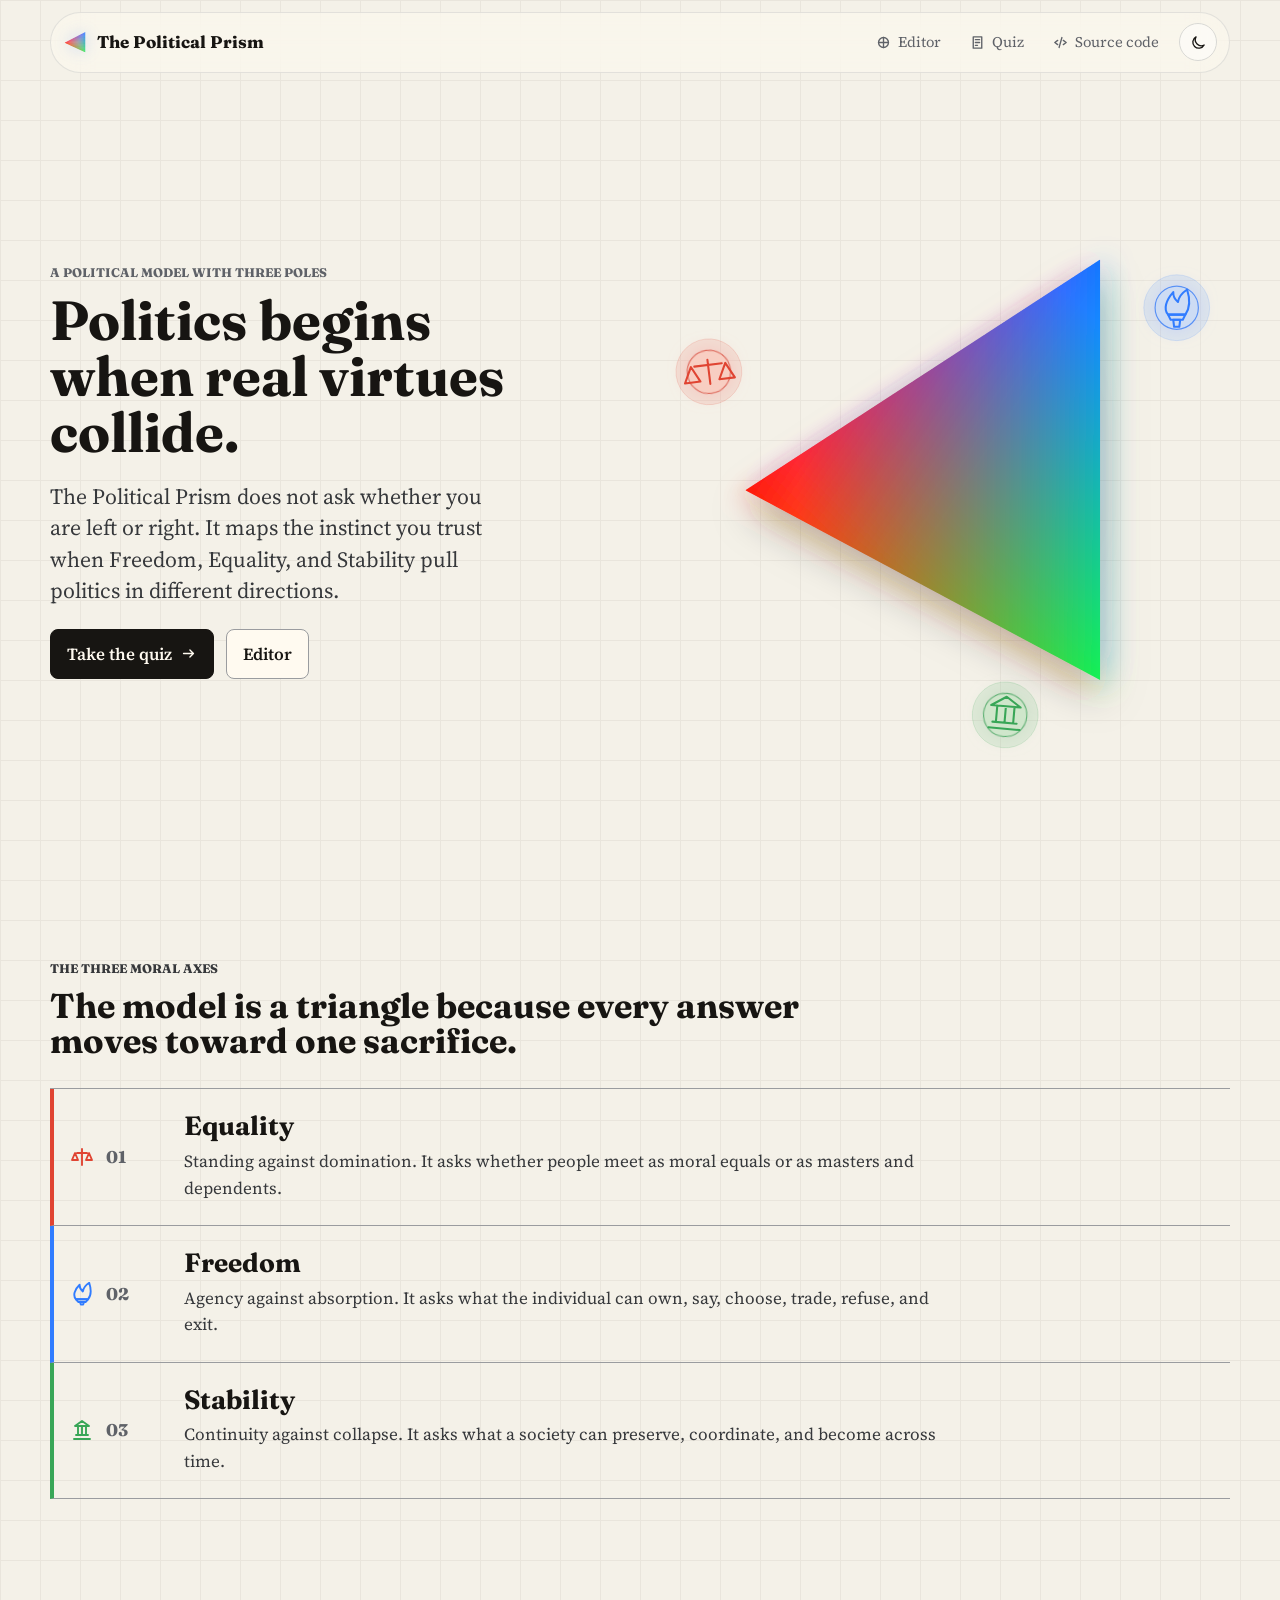
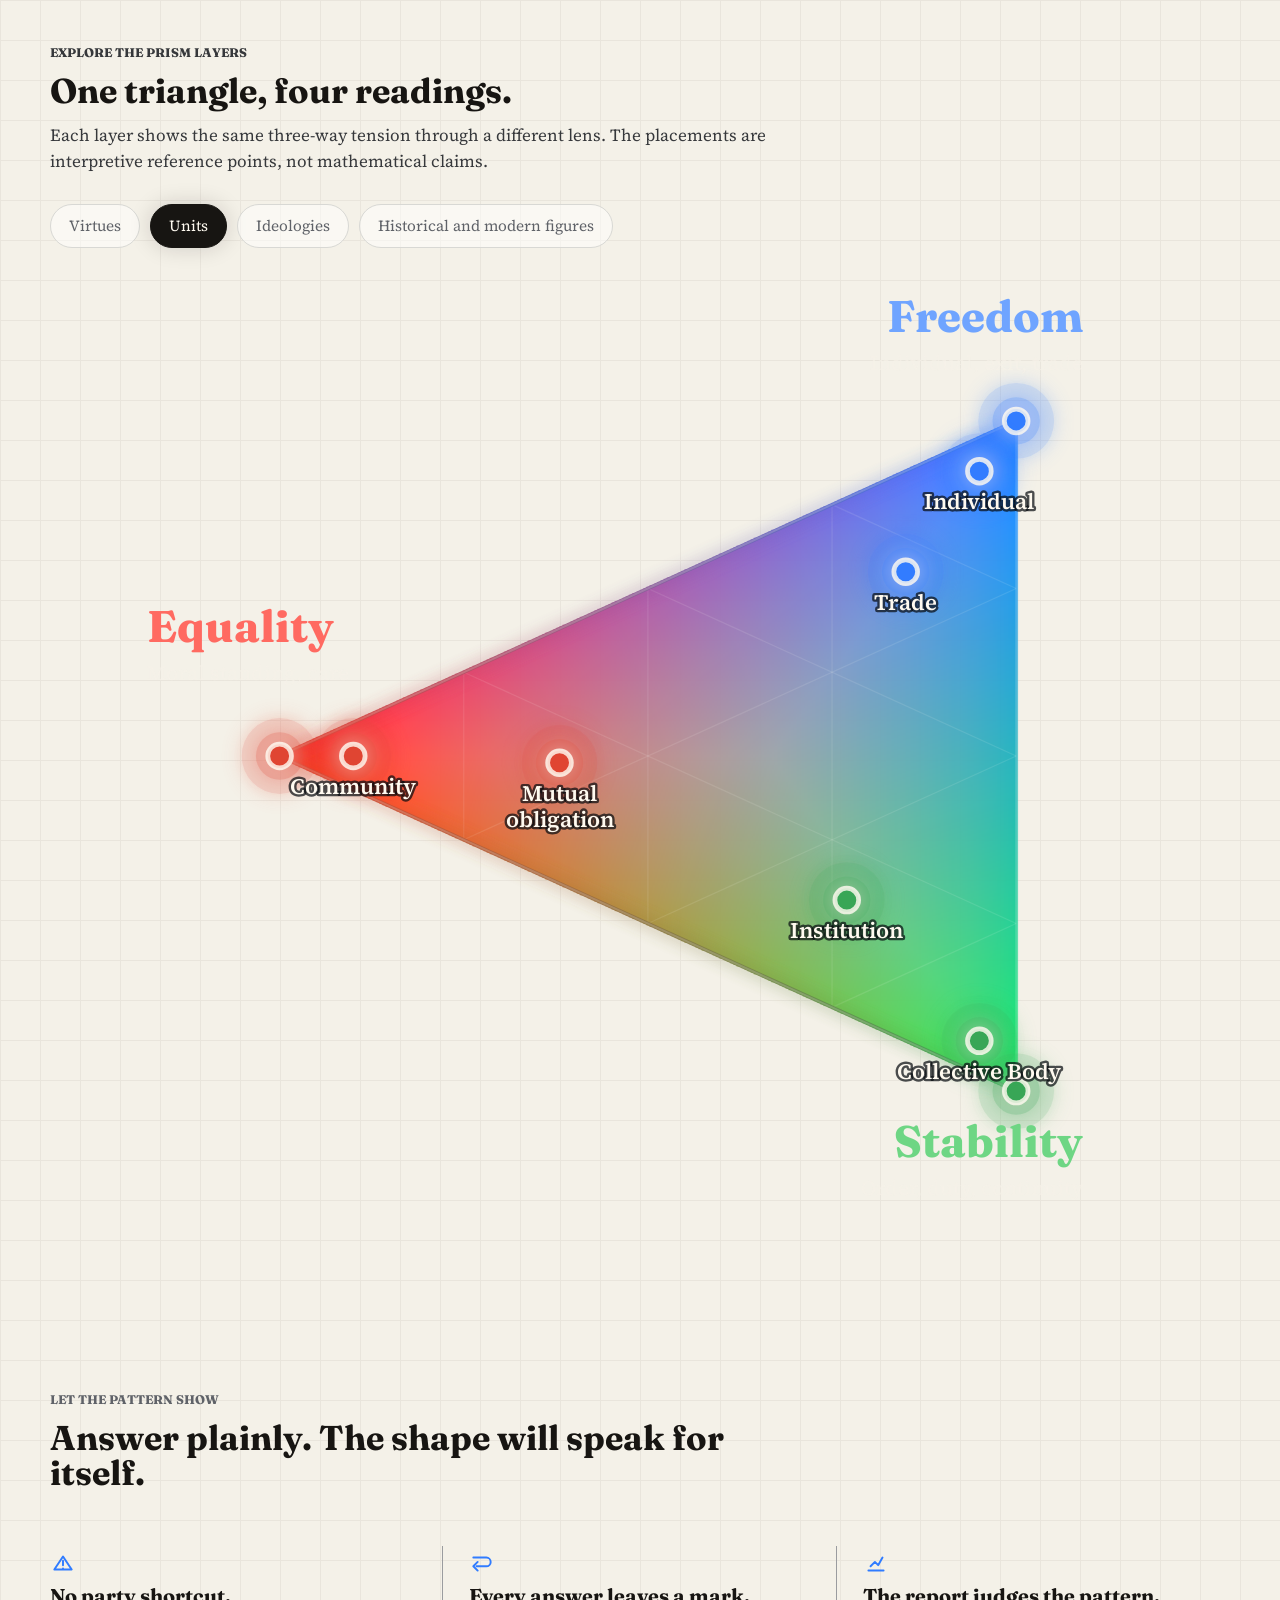
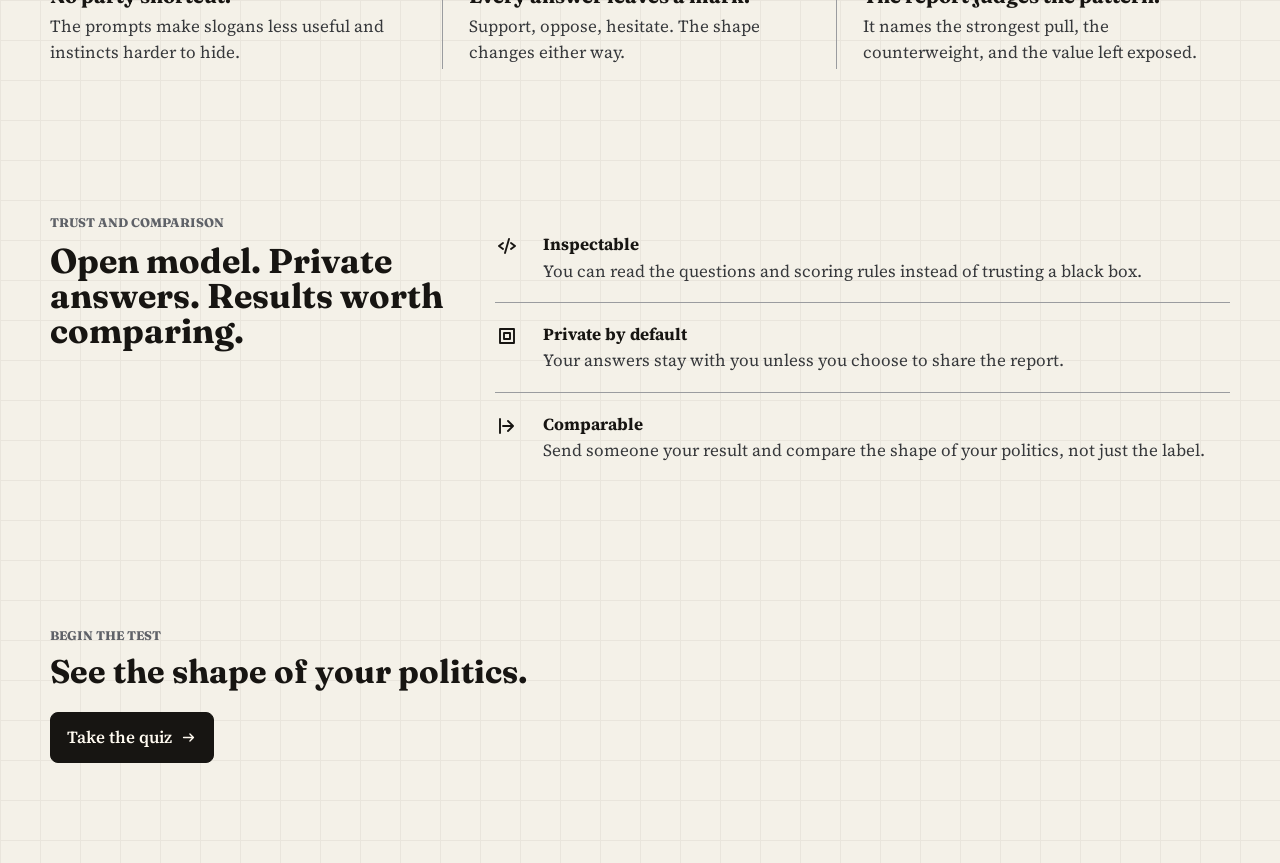
==== commit a5a98215: "Labeling fixes" ====
--- a/site/index.html
+++ b/site/index.html
@@ -51,7 +51,7 @@
             <p class="kicker">A political model with three poles</p>
             <h1>Politics begins when real virtues collide.</h1>
             <p class="lead">
-              The Political Prism does not ask whether you are left or right. It asks which virtue you protect first when Freedom, Equality, and Stability cannot all be maximized at once.
+              The Political Prism does not ask whether you are left or right. It maps the instinct you trust when Freedom, Equality, and Stability pull politics in different directions.
             </p>
             <div class="opening-actions">
               <a class="command primary icon-label" href="quiz.html">
@@ -210,29 +210,29 @@
 
         <section class="quiz-explain" aria-labelledby="quizExplainTitle">
           <div>
-            <p class="kicker">How the quiz is scored</p>
-            <h2 id="quizExplainTitle">The quiz measures priorities under tradeoff, not team identity.</h2>
+            <p class="kicker">Let the pattern show</p>
+            <h2 id="quizExplainTitle">Answer plainly. The shape will speak for itself.</h2>
           </div>
           <div class="measure-list">
             <article class="measure-row">
               <svg class="measure-icon" viewBox="0 0 24 24" aria-hidden="true"><path d="M4 18 12 6l8 12z"/><path d="M12 10v4M12 17h.01"/></svg>
               <div>
-                <h3>Questions carry vectors.</h3>
-                <p>Supporting or opposing a prompt moves your point toward Equality, Freedom, or Stability.</p>
+                <h3>No party shortcut.</h3>
+                <p>The prompts make slogans less useful and instincts harder to hide.</p>
               </div>
             </article>
             <article class="measure-row">
               <svg class="measure-icon" viewBox="0 0 24 24" aria-hidden="true"><path d="M4 7h12a4 4 0 0 1 0 8H7"/><path d="m8 11-4 4 4 4"/></svg>
               <div>
-                <h3>Answers are reversible.</h3>
-                <p>The quiz page keeps progress in your browser, so you can leave, resume, and share only the final result URL.</p>
+                <h3>Every answer leaves a mark.</h3>
+                <p>Support, oppose, hesitate. The shape changes either way.</p>
               </div>
             </article>
             <article class="measure-row">
               <svg class="measure-icon" viewBox="0 0 24 24" aria-hidden="true"><path d="M5 19h14M7 15l4-4 3 3 4-7"/></svg>
               <div>
-                <h3>Results explain instinct.</h3>
-                <p>You get what you protect first, tolerate second, sacrifice most, and where your blind spot may be.</p>
+                <h3>The report judges the pattern.</h3>
+                <p>It names the strongest pull, the counterweight, and the value left exposed.</p>
               </div>
             </article>
           </div>
@@ -240,28 +240,28 @@
 
         <section class="site-notes" aria-labelledby="siteNotesTitle">
           <div>
-            <p class="kicker">Source, privacy, and sharing</p>
-            <h2 id="siteNotesTitle">Open source. Local-only. Shareable.</h2>
+            <p class="kicker">Trust and comparison</p>
+            <h2 id="siteNotesTitle">Open model. Private answers. Results worth comparing.</h2>
           </div>
           <div class="notes-grid">
             <article class="note-row">
               <svg class="note-icon" viewBox="0 0 24 24" aria-hidden="true"><path d="m8 9-4 3 4 3M16 9l4 3-4 3M14 5l-4 14"/></svg>
-              <p><strong>Open source</strong><span>The static code and question file are published for inspection and reuse.</span></p>
+              <p><strong>Inspectable</strong><span>You can read the questions and scoring rules instead of trusting a black box.</span></p>
             </article>
             <article class="note-row">
               <svg class="note-icon" viewBox="0 0 24 24" aria-hidden="true"><path d="M5 5h14v14H5z"/><path d="M9 9h6v6H9z"/></svg>
-              <p><strong>Local-only</strong><span>Scoring happens in your browser. There is no backend account or answer database.</span></p>
+              <p><strong>Private by default</strong><span>Your answers stay with you unless you choose to share the report.</span></p>
             </article>
             <article class="note-row">
               <svg class="note-icon" viewBox="0 0 24 24" aria-hidden="true"><path d="M8 12h8M13 7l5 5-5 5"/><path d="M5 5v14"/></svg>
-              <p><strong>Shareable</strong><span>Final results are encoded into compact URLs you can copy.</span></p>
+              <p><strong>Comparable</strong><span>Send someone your result and compare the shape of your politics, not just the label.</span></p>
             </article>
           </div>
         </section>
 
         <section class="final-cta" aria-labelledby="finalCtaTitle">
-          <p class="kicker">Begin the political prism test</p>
-          <h2 id="finalCtaTitle">Find the virtue you defend when the others push back.</h2>
+          <p class="kicker">Begin the test</p>
+          <h2 id="finalCtaTitle">See the shape of your politics.</h2>
           <a class="command primary icon-label" href="quiz.html">
             <span>Take the quiz</span>
             <svg class="button-icon" viewBox="0 0 24 24" aria-hidden="true"><path d="M5 12h14M14 7l5 5-5 5"/></svg>
--- a/site/styles.css
+++ b/site/styles.css
@@ -437,18 +437,18 @@
   min-height: calc(100vh - 72px);
   width: min(920px, 100%);
   margin: 0 auto;
-  padding: 72px 0;
+  padding: 52px 0 48px;
 }
 
 .quiz-page h1,
 .standalone-results h1 {
   max-width: 820px;
-  margin-bottom: 14px;
+  margin-bottom: 8px;
   font-size: 2.65rem;
 }
 
 .quiz-page .quiz-card {
-  margin-top: 28px;
+  margin-top: 0;
 }
 
 .standalone-results {
@@ -857,8 +857,15 @@
 
 .quiz-subtext {
   max-width: 660px;
+  margin-bottom: 0;
   color: var(--soft-text);
   font-size: 1.08rem;
+}
+
+@media (min-width: 760px) {
+  .quiz-page h1 {
+    white-space: nowrap;
+  }
 }
 
 .site-notes {
@@ -937,7 +944,7 @@
   align-items: end;
   justify-content: space-between;
   gap: 28px;
-  margin-bottom: 24px;
+  margin-bottom: 10px;
 }
 
 .quiz-intro > div:first-child {
